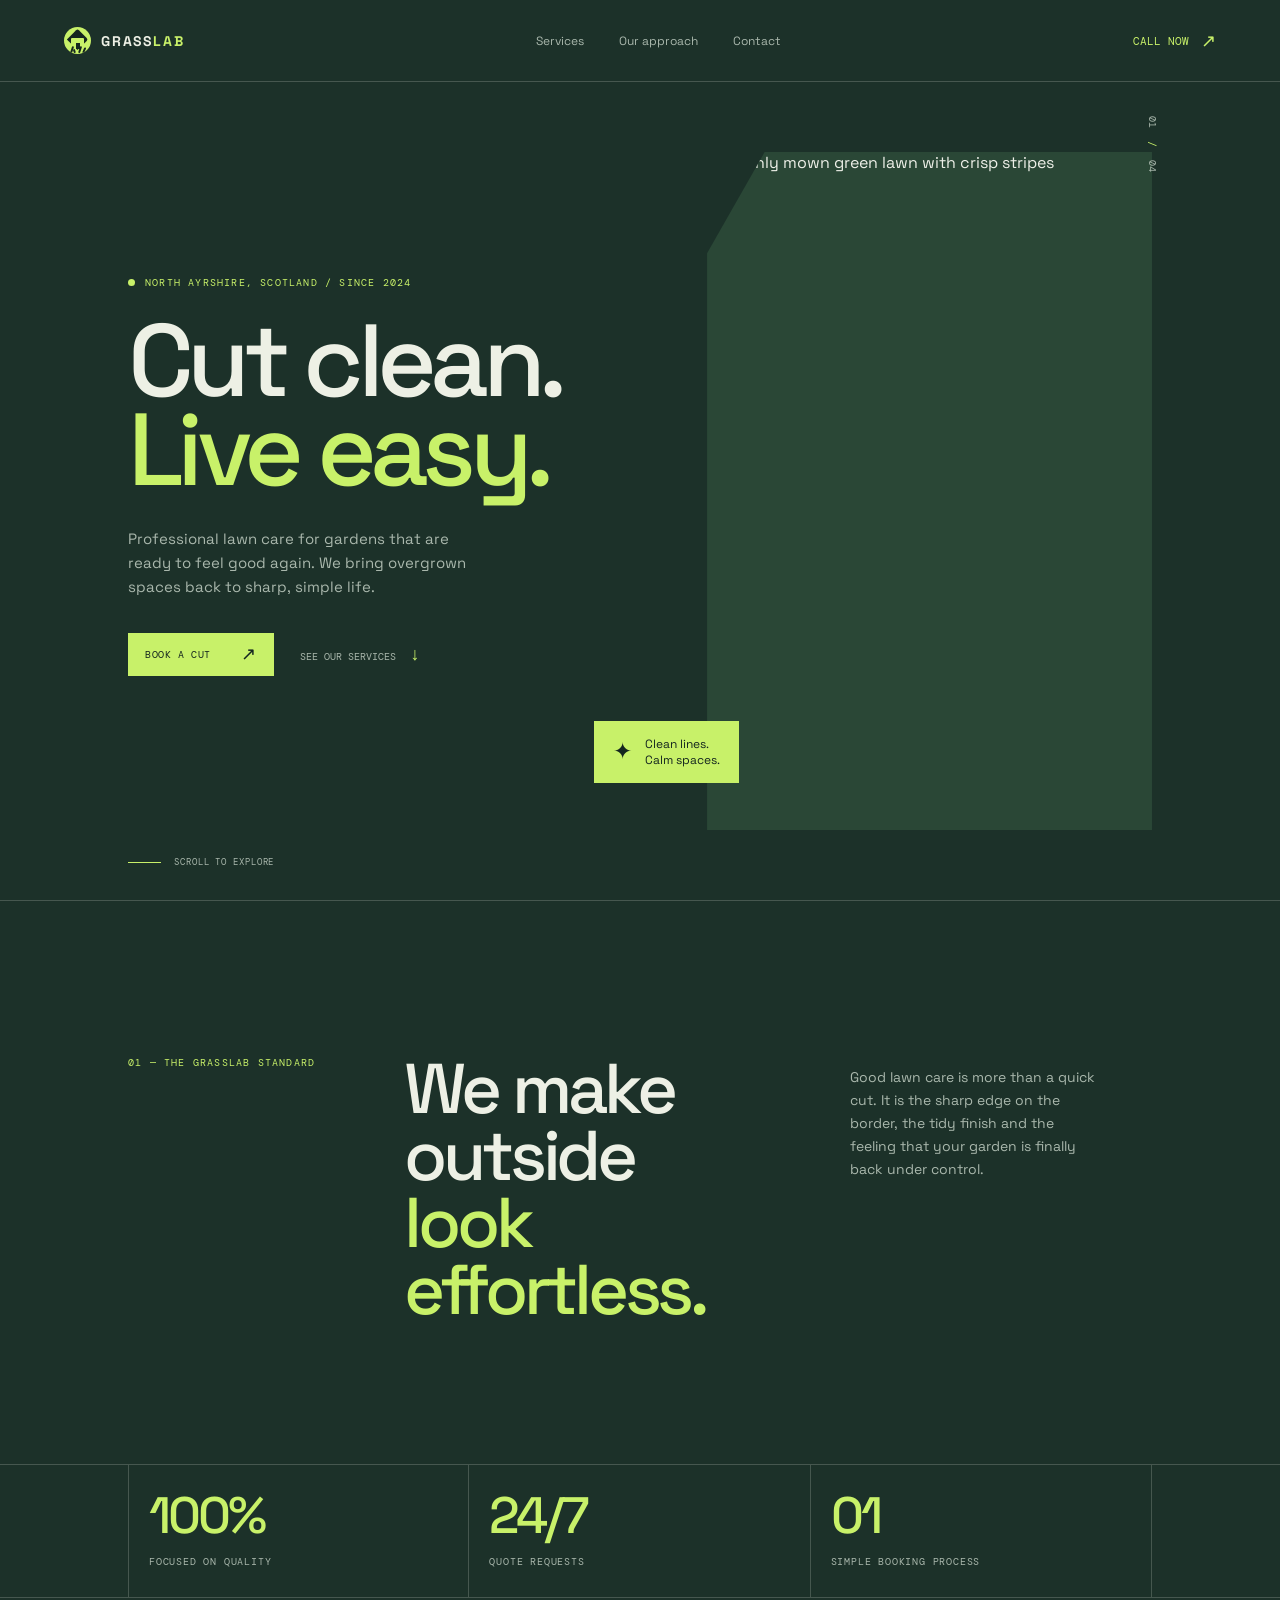
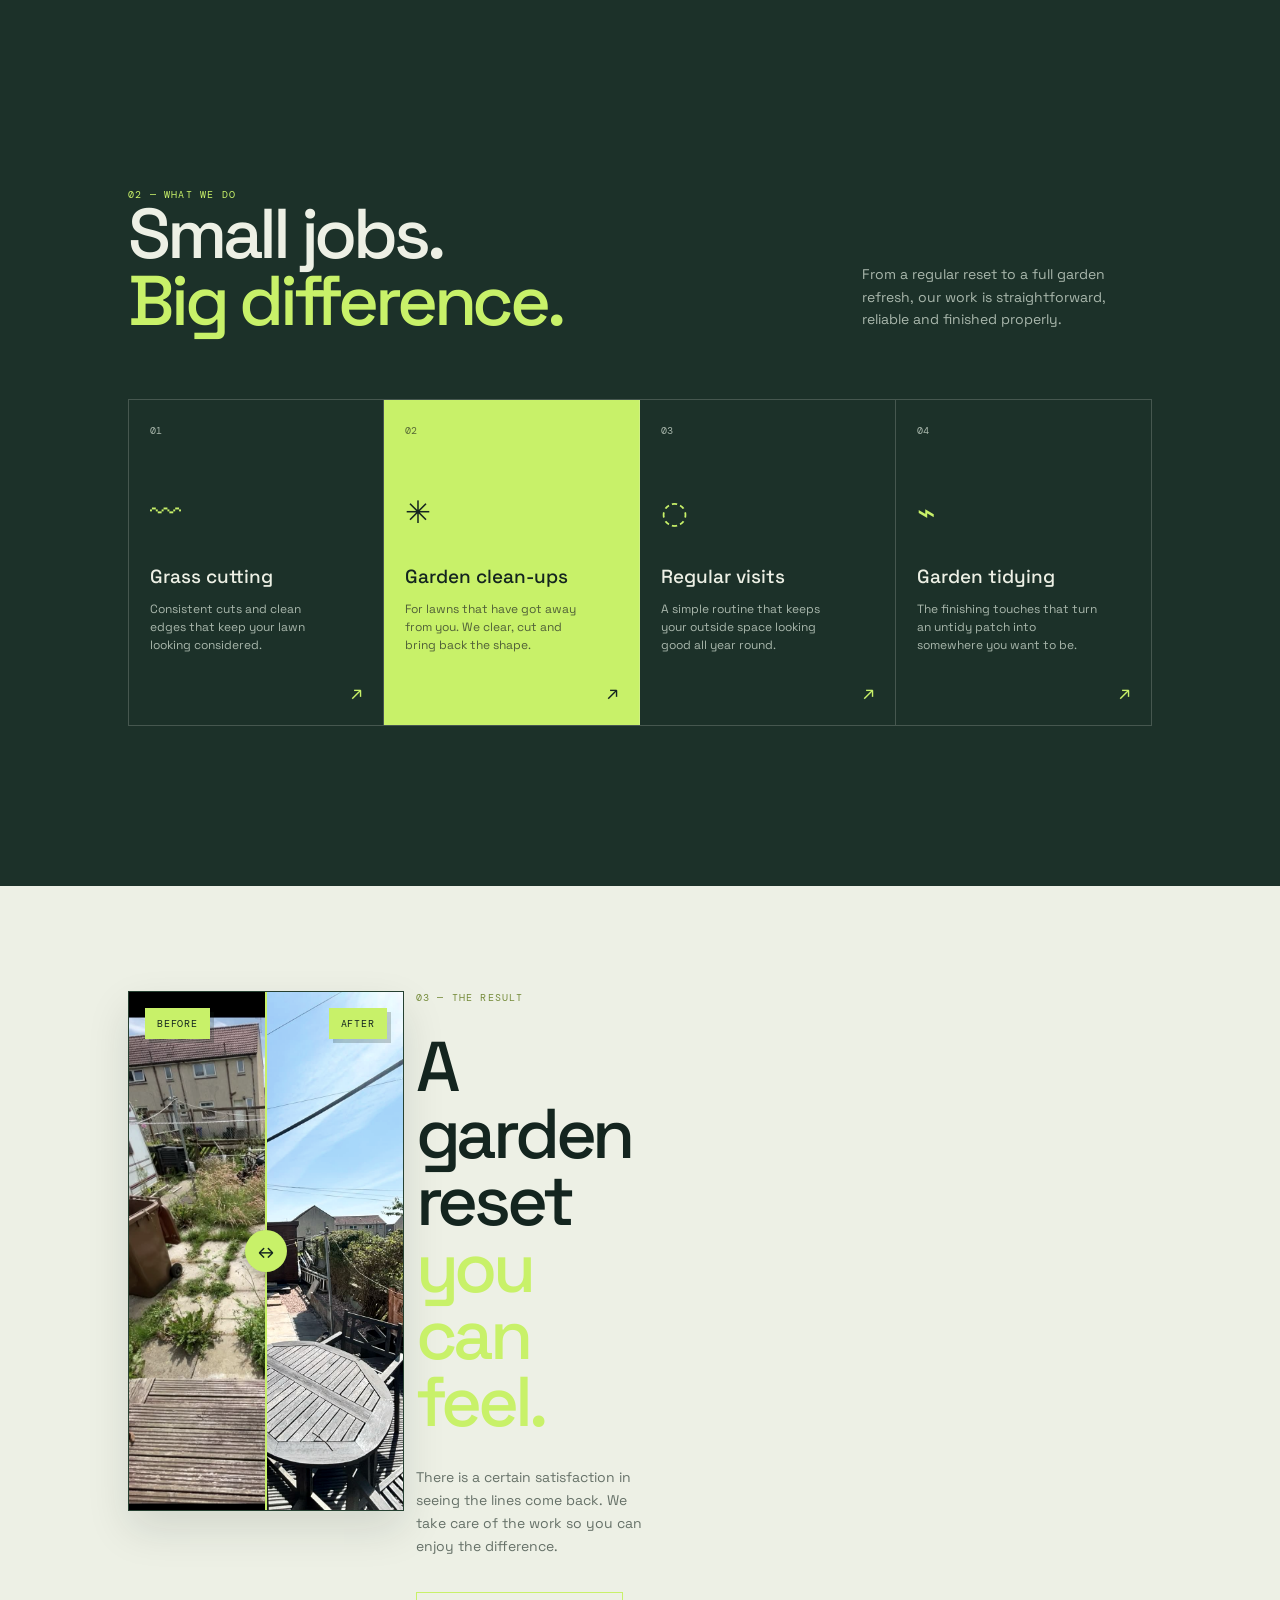
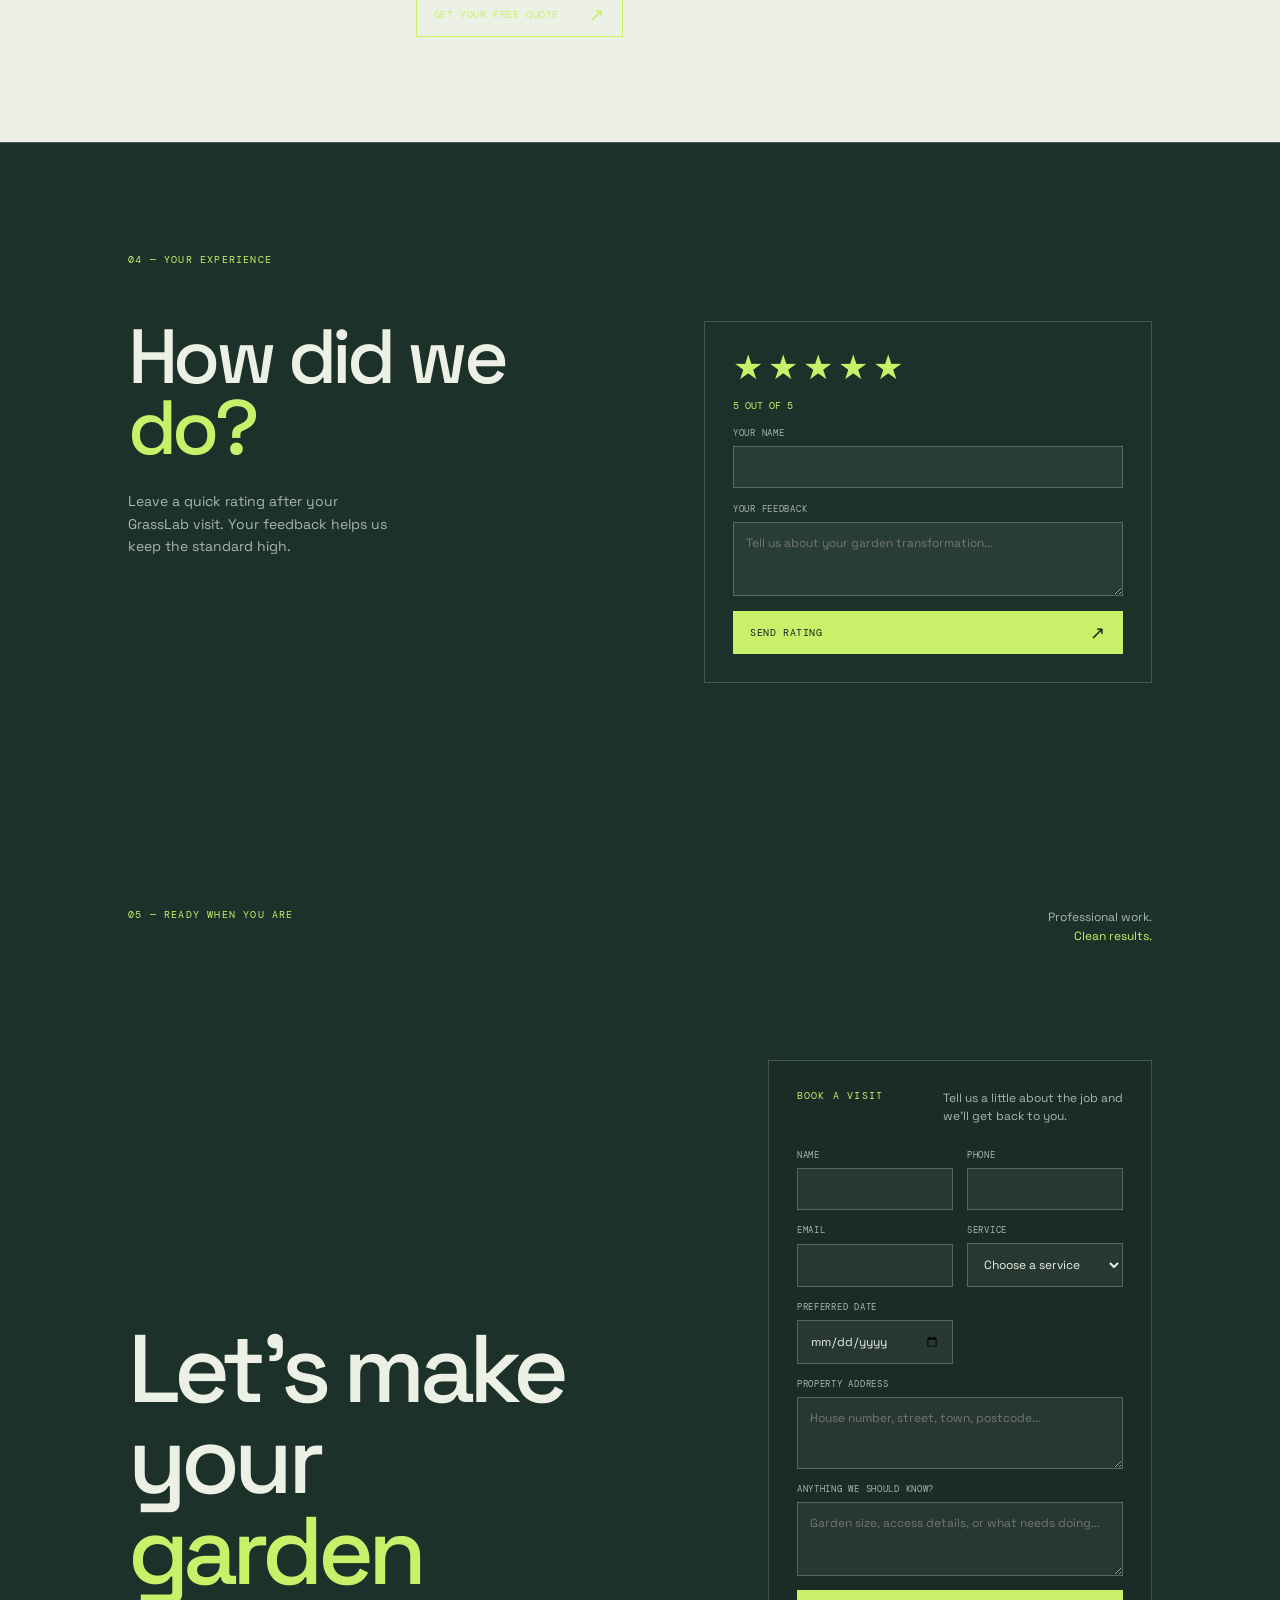
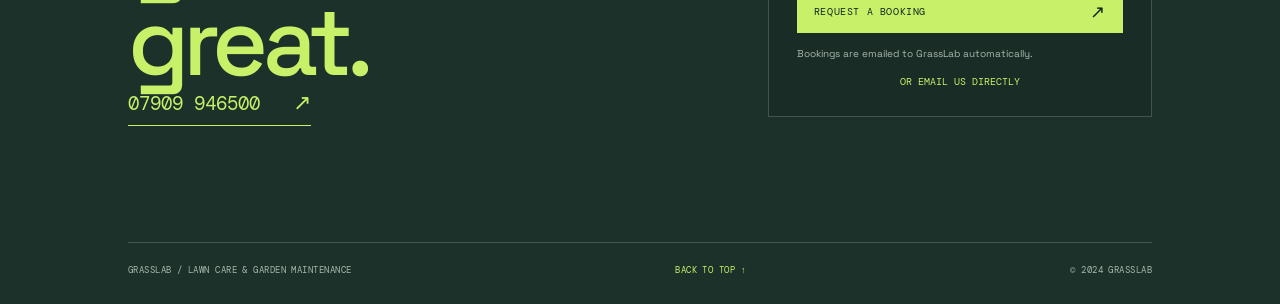
==== index.html @ 354fecd1 "Add before and after image slider" ====
<!doctype html>
<html lang="en">
<head>
  <meta charset="UTF-8">
  <meta name="viewport" content="width=device-width, initial-scale=1.0">
  <meta name="description" content="GrassLab delivers sharp, reliable lawn care and garden maintenance.">
  <link rel="canonical" href="https://imlikethatbruh.github.io/grasslab/">
  <script type="application/ld+json">
    {
      "@context": "https://schema.org",
      "@type": "LocalBusiness",
      "name": "GrassLab",
      "description": "Professional lawn care and garden maintenance.",
      "telephone": "+447909946500",
      "url": "https://imlikethatbruh.github.io/grasslab/",
      "areaServed": "North Ayrshire, Scotland",
      "address": {
        "@type": "PostalAddress",
        "addressRegion": "North Ayrshire",
        "addressCountry": "GB"
      },
      "serviceType": ["Grass cutting", "Lawn maintenance", "Garden clean-ups", "Garden tidying"]
    }
  </script>
  <title>GrassLab | Cut clean. Live easy.</title>
  <link rel="preconnect" href="https://fonts.googleapis.com">
  <link rel="preconnect" href="https://fonts.gstatic.com" crossorigin>
  <link href="https://fonts.googleapis.com/css2?family=DM+Mono:wght@400;500&family=Space+Grotesk:wght@400;500;600;700&display=swap" rel="stylesheet">
  <link rel="stylesheet" href="styles.css">
</head>
<body>
  <header class="site-header">
    <a class="brand" href="#top" aria-label="GrassLab home"><span class="brand-mark house-mark" aria-hidden="true"><span class="house-roof"></span><span class="house-body"><i></i></span><span class="grass-blades"><i></i><i></i><i></i><i></i><i></i></span></span><span>GRASS<span class="brand-accent">LAB</span></span></a>
    <nav class="nav" aria-label="Main navigation"><a href="#services">Services</a><a href="#approach">Our approach</a><a href="#contact">Contact</a></nav>
    <a class="header-call" href="tel:07909946500"><span>Call now</span><span class="arrow">↗</span></a>
  </header>

  <main id="top">
    <section class="hero section-wrap">
      <div class="hero-copy reveal"><p class="eyebrow"><span class="eyebrow-dot"></span>North Ayrshire, Scotland / Since 2024</p><h1>Cut clean.<br><em>Live easy.</em></h1><p class="hero-intro">Professional lawn care for gardens that are ready to feel good again. We bring overgrown spaces back to sharp, simple life.</p><div class="hero-actions"><a class="button button-primary" href="#booking">Book a cut <span>↗</span></a><a class="text-link" href="#services">See our services <span>↓</span></a></div></div>
      <div class="hero-visual reveal delay-1"><div class="hero-image image-frame"><img src="https://images.unsplash.com/photo-1558904541-efa843a96f01?auto=format&fit=crop&w=1400&q=85" alt="Freshly mown green lawn with crisp stripes"></div><div class="visual-note"><span class="note-icon">✦</span><span>Clean lines.<br>Calm spaces.</span></div><div class="hero-index">01 <span>/</span> 04</div></div>
      <div class="scroll-cue"><span class="scroll-line"></span>Scroll to explore</div>
    </section>

    <section class="statement section-wrap reveal" id="approach"><div class="section-kicker">01 — The GrassLab standard</div><div class="statement-content"><h2>We make outside<br><em>look effortless.</em></h2><p>Good lawn care is more than a quick cut. It is the sharp edge on the border, the tidy finish and the feeling that your garden is finally back under control.</p></div></section>

    <section class="stats section-wrap" aria-label="GrassLab service highlights"><div class="stat reveal"><strong><span class="stat-number" data-target="100">0</span>%</strong><span>Focused on quality</span></div><div class="stat reveal delay-1"><strong><span class="stat-number" data-target="24">0</span>/7</strong><span>Quote requests</span></div><div class="stat reveal delay-2"><strong>0<span class="stat-number" data-target="1">1</span></strong><span>Simple booking process</span></div></section>

    <section class="services section-wrap" id="services"><div class="section-heading reveal"><div><div class="section-kicker">02 — What we do</div><h2>Small jobs.<br><em>Big difference.</em></h2></div><p>From a regular reset to a full garden refresh, our work is straightforward, reliable and finished properly.</p></div><div class="service-grid">
      <article class="service-card reveal"><span class="service-number">01</span><div class="service-icon">〰</div><h3>Grass cutting</h3><p>Consistent cuts and clean edges that keep your lawn looking considered.</p><span class="service-arrow">↗</span></article>
      <article class="service-card featured reveal delay-1"><span class="service-number">02</span><div class="service-icon">✳</div><h3>Garden clean-ups</h3><p>For lawns that have got away from you. We clear, cut and bring back the shape.</p><span class="service-arrow">↗</span></article>
      <article class="service-card reveal delay-2"><span class="service-number">03</span><div class="service-icon">◌</div><h3>Regular visits</h3><p>A simple routine that keeps your outside space looking good all year round.</p><span class="service-arrow">↗</span></article>
      <article class="service-card reveal"><span class="service-number">04</span><div class="service-icon">⌁</div><h3>Garden tidying</h3><p>The finishing touches that turn an untidy patch into somewhere you want to be.</p><span class="service-arrow">↗</span></article>
    </div></section>

    <section class="transformation section-wrap"><div class="before-after reveal"><div class="comparison-slider" id="comparison-slider"><img class="comparison-image after-image" src="after.jpg" alt="Garden after GrassLab work"><div class="before-image-wrap"><img class="comparison-image" src="before.jpg" alt="Garden before GrassLab work"></div><span class="comparison-label before-label">Before</span><span class="comparison-label after-label">After</span><span class="comparison-handle" aria-hidden="true"><span>↔</span></span><input class="comparison-range" id="comparison-range" type="range" min="0" max="100" value="50" aria-label="Slide to compare before and after garden photos"></div><div class="transformation-copy reveal delay-1"><div class="section-kicker">03 — The result</div><h2>A garden reset<br><em>you can feel.</em></h2><p>There is a certain satisfaction in seeing the lines come back. We take care of the work so you can enjoy the difference.</p><a class="button button-outline" href="#booking">Get your free quote <span>↗</span></a></div></section>

    <section class="reviews section-wrap reveal" id="reviews"><div class="section-kicker">04 — Your experience</div><div class="reviews-layout"><div><h2>How did we<br><em>do?</em></h2><p>Leave a quick rating after your GrassLab visit. Your feedback helps us keep the standard high.</p></div><form class="rating-form" action="https://formsubmit.co/shanegibson432@gmail.com" method="POST"><input type="hidden" name="_subject" value="New GrassLab customer rating"><input type="hidden" name="_captcha" value="false"><input type="hidden" name="_template" value="table"><input type="hidden" name="_next" value="https://imlikethatbruh.github.io/grasslab/"><input type="hidden" name="rating" id="rating-value" value="5"><div class="star-picker" role="group" aria-label="Choose a rating"><button type="button" class="star active" data-rating="1" aria-label="1 star">★</button><button type="button" class="star active" data-rating="2" aria-label="2 stars">★</button><button type="button" class="star active" data-rating="3" aria-label="3 stars">★</button><button type="button" class="star active" data-rating="4" aria-label="4 stars">★</button><button type="button" class="star active" data-rating="5" aria-label="5 stars">★</button></div><p class="rating-label" id="rating-label">5 out of 5</p><label>Your name<input type="text" name="name" autocomplete="name" required></label><label>Your feedback<textarea name="feedback" rows="3" required placeholder="Tell us about your garden transformation..."></textarea></label><button class="button button-primary" type="submit">Send rating <span>↗</span></button></form></div></section>

    <section class="contact section-wrap" id="contact"><div class="contact-top"><div class="section-kicker">05 — Ready when you are</div><div class="contact-little">Professional work.<br><span>Clean results.</span></div></div><div class="contact-main"><div><h2>Let’s make your<br><em>garden great.</em></h2><a class="phone-link" href="tel:07909946500">07909 946500 <span>↗</span></a></div><div class="booking-panel" id="booking"><div class="booking-heading"><span class="section-kicker">Book a visit</span><p>Tell us a little about the job and we’ll get back to you.</p></div><form class="booking-form" id="booking-form" action="https://formsubmit.co/shanegibson432@gmail.com" method="POST"><input type="hidden" name="_subject" value="New GrassLab booking request"><input type="hidden" name="_captcha" value="false"><input type="hidden" name="_template" value="table"><input type="hidden" name="_next" value="https://imlikethatbruh.github.io/grasslab/"><input type="text" name="_honey" tabindex="-1" autocomplete="off" aria-hidden="true" class="honey-field"><label>Name<input type="text" name="name" autocomplete="name" required></label><label>Phone<input type="tel" name="phone" autocomplete="tel" required></label><label>Email<input type="email" name="email" autocomplete="email" required></label><label>Service<select name="service" required><option value="">Choose a service</option><option>Grass cutting &amp; lawn maintenance</option><option>Overgrown garden clean-up</option><option>Regular lawn-care visits</option><option>Garden tidying</option><option>Before &amp; after transformation</option></select></label><label>Preferred date<input type="date" name="date"></label><label class="field-wide">Property address<textarea name="address" rows="2" autocomplete="street-address" placeholder="House number, street, town, postcode..." required></textarea></label><label class="field-wide">Anything we should know?<textarea name="message" rows="3" placeholder="Garden size, access details, or what needs doing..."></textarea></label><button class="button button-primary" type="submit">Request a booking <span>↗</span></button><p class="form-note" id="form-note">Bookings are emailed to GrassLab automatically.</p><a class="direct-email" href="mailto:shanegibson432@gmail.com">Or email us directly</a></form></div></div><div class="contact-bottom"><span>GrassLab / Lawn care &amp; garden maintenance</span><a href="#top">Back to top ↑</a><span>© 2024 GrassLab</span></div></section>
  </main>
  <script src="script.js"></script>
</body>
</html>
---- styles.css ----
.comparison-slider{height:520px;position:relative;overflow:hidden;cursor:ew-resize;background:#2a4736;border:1px solid rgba(20,37,31,.18);box-shadow:0 18px 40px rgba(20,37,31,.12);isolation:isolate}.comparison-image{position:absolute;inset:0;width:100%;height:100%;object-fit:cover;display:block;filter:saturate(.8) contrast(1.04);pointer-events:none}.after-image{object-position:center 50%}.before-image-wrap{position:absolute;z-index:1;inset:0 auto 0 0;width:50%;overflow:hidden}.before-image-wrap .comparison-image{width:100vw;max-width:none;object-position:center 38%}.comparison-label{position:absolute;z-index:2;top:16px;padding:9px 12px;background:var(--lime);color:var(--ink);font:10px var(--mono);text-transform:uppercase;letter-spacing:.08em;box-shadow:4px 4px 0 rgba(20,37,31,.22);pointer-events:none}.before-label{left:16px}.after-label{right:16px}.comparison-handle{position:absolute;z-index:3;top:0;bottom:0;left:50%;width:2px;background:var(--lime);transform:translateX(-1px);pointer-events:none}.comparison-handle span{position:absolute;top:50%;left:50%;display:grid;place-items:center;width:42px;height:42px;background:var(--lime);color:var(--ink);border-radius:50%;font-size:20px;transform:translate(-50%,-50%);box-shadow:0 4px 12px rgba(20,37,31,.3)}.comparison-range{position:absolute;z-index:4;inset:0;width:100%;height:100%;margin:0;opacity:0;cursor:ew-resize}.comparison-slider:focus-within{outline:2px solid var(--lime);outline-offset:4px}@media(max-width:800px){.comparison-slider{height:390px}}
.before-after{gap:16px}.before-after figure{height:520px;border:1px solid rgba(20,37,31,.18);box-shadow:0 18px 40px rgba(20,37,31,.12)}.before-after figure:after{content:'';position:absolute;inset:0;background:linear-gradient(180deg,rgba(20,37,31,.02) 45%,rgba(20,37,31,.5));pointer-events:none}.before-after figure:first-child img{object-position:center 38%}.before-after figure:last-child img{object-position:center 50%}.before-after img{transition:transform .7s ease,filter .7s ease;filter:saturate(.8) contrast(1.04)}.before-after figure:hover img{transform:scale(1.035);filter:saturate(1) contrast(1.06)}.before-after figcaption{z-index:1;left:16px;bottom:16px;padding:9px 12px;box-shadow:4px 4px 0 rgba(20,37,31,.22)}
.house-mark{position:relative;overflow:hidden;border-radius:7px}.house-roof{position:absolute;left:6px;top:5px;width:15px;height:15px;background:var(--ink);transform:rotate(45deg);border-radius:2px 2px 0 0}.house-body{position:absolute;left:7px;top:11px;width:13px;height:11px;background:var(--lime);border-radius:1px}.house-body i{position:absolute;left:5px;bottom:0;width:4px;height:6px;background:var(--ink)}.grass-blades{position:absolute;left:2px;bottom:1px;display:flex;align-items:end;gap:2px;height:7px}.grass-blades i{display:block;width:2px;height:5px;background:var(--ink);transform:rotate(-18deg);transform-origin:bottom;border-radius:2px}.grass-blades i:nth-child(2),.grass-blades i:nth-child(4){height:7px;transform:rotate(18deg)}.grass-blades i:nth-child(3){height:4px}.grass-blades i:nth-child(5){height:6px;transform:rotate(24deg)}.house-mark .grass-blades{animation:grass-sway 2.2s ease-in-out infinite alternate}@keyframes grass-sway{from{transform:skewX(-3deg)}to{transform:skewX(5deg)}}
.stats{display:grid;grid-template-columns:repeat(3,1fr);border-top:1px solid var(--line);border-bottom:1px solid var(--line);margin-top:-35px;margin-bottom:95px}.stat{padding:25px 20px 27px;border-right:1px solid var(--line)}.stat:first-child{border-left:1px solid var(--line)}.stat strong{display:block;color:var(--lime);font:500 clamp(38px,4vw,62px)/1 var(--sans);letter-spacing:-.06em;margin-bottom:8px}.stat>span{color:var(--muted);font:10px var(--mono);letter-spacing:.08em;text-transform:uppercase}@media(max-width:800px){.stats{grid-template-columns:1fr;margin-top:-35px;margin-bottom:75px}.stat{border-right:0;border-bottom:1px solid var(--line);padding:20px 15px}.stat:last-child{border-bottom:0}.stat:first-child{border-left:0}}
 @media(max-width:800px){.reviews{padding-top:76px;padding-bottom:90px}.reviews-layout{grid-template-columns:1fr;gap:42px;margin-top:35px}.rating-form{padding:20px}}
 .reviews{padding-top:110px;padding-bottom:120px;border-top:1px solid var(--line)}.reviews-layout{display:grid;grid-template-columns:1fr 1fr;gap:10vw;margin-top:55px}.reviews h2{font-size:clamp(48px,6vw,82px);line-height:.92;letter-spacing:-.06em;font-weight:500;margin:0 0 28px}.reviews-layout>div>p{max-width:260px;color:var(--muted);font-size:14px;line-height:1.6}.rating-form{border:1px solid var(--line);padding:28px;display:grid;gap:15px}.star-picker{display:flex;gap:5px}.star{padding:0;border:0;background:none;color:rgba(200,241,105,.25);font-size:34px;line-height:1;cursor:pointer;transition:color .2s,transform .2s}.star:hover,.star.active{color:var(--lime)}.star:hover{transform:translateY(-2px)}.rating-label{font:10px var(--mono);color:var(--lime);text-transform:uppercase;margin:0}.rating-form label{display:grid;gap:7px;font:9px var(--mono);letter-spacing:.08em;text-transform:uppercase;color:var(--muted)}.rating-form input,.rating-form textarea{width:100%;padding:12px;background:rgba(237,240,229,.06);border:1px solid rgba(237,240,229,.25);color:var(--cream);font:12px var(--sans);outline:0;resize:vertical}.rating-form input:focus,.rating-form textarea:focus{border-color:var(--lime)}.rating-form .button{border:0;cursor:pointer;width:100%}
 .before-after{display:grid;grid-template-columns:1fr 1fr;gap:12px}.before-after figure{margin:0;position:relative;height:490px}.before-after img{height:100%;width:100%;object-fit:cover;display:block}.before-after figcaption{position:absolute;left:14px;bottom:14px;background:var(--lime);color:var(--ink);padding:8px 11px;font:10px var(--mono);text-transform:uppercase;letter-spacing:.08em}@media(max-width:800px){.before-after{grid-template-columns:1fr}.before-after figure{height:330px}}
:root{--ink:#14251f;--deep:#1c3129;--cream:#edf0e5;--lime:#c8f169;--muted:#a9b7ac;--line:rgba(237,240,229,.2);--sans:'Space Grotesk',sans-serif;--mono:'DM Mono',monospace}*{box-sizing:border-box}html{scroll-behavior:smooth}body{margin:0;background:var(--deep);color:var(--cream);font-family:var(--sans)}a{color:inherit;text-decoration:none}.site-header{height:82px;display:flex;align-items:center;justify-content:space-between;padding:0 5vw;border-bottom:1px solid var(--line);position:relative;z-index:2}.brand{display:flex;align-items:center;gap:10px;font-weight:700;letter-spacing:.13em;font-size:14px}.brand-mark{display:grid;place-items:center;width:27px;height:27px;background:var(--lime);color:var(--ink);font-size:16px;border-radius:50%}.brand-accent{color:var(--lime)}.nav{display:flex;gap:35px;font-size:12px;color:var(--muted)}.nav a:hover,.text-link:hover{color:var(--lime)}.header-call,.eyebrow,.section-kicker,.button,.text-link,.hero-index,.scroll-cue,.contact-bottom,.phone-link{font-family:var(--mono)}.header-call{font-size:11px;display:flex;gap:12px;align-items:center;color:var(--lime);text-transform:uppercase}.arrow{font-size:18px}.section-wrap{padding-left:10vw;padding-right:10vw}.hero{min-height:680px;height:calc(100vh - 82px);max-height:850px;display:grid;grid-template-columns:45% 55%;position:relative;align-items:center;overflow:hidden}.hero-copy{position:relative;z-index:1;margin-top:-30px}.eyebrow,.section-kicker{font-size:10px;letter-spacing:.12em;text-transform:uppercase;color:var(--lime)}.eyebrow{display:flex;gap:10px;align-items:center;margin:0 0 28px}.eyebrow-dot{width:7px;height:7px;background:var(--lime);border-radius:50%}h1,h2,h3,p{margin-top:0}h1{font-size:clamp(64px,8vw,125px);line-height:.86;letter-spacing:-.065em;margin:0 0 33px;font-weight:500}h1 em,h2 em{font-style:normal;color:var(--lime)}.hero-intro{color:var(--muted);font-size:15px;line-height:1.6;max-width:340px;margin-bottom:34px}.hero-actions{display:flex;align-items:center;gap:26px}.button{display:inline-flex;align-items:center;justify-content:space-between;gap:30px;padding:15px 17px;font-size:10px;text-transform:uppercase;letter-spacing:.06em;transition:.25s}.button span{font-size:18px;line-height:10px}.button-primary{background:var(--lime);color:var(--ink)}.button-primary:hover{background:#e1ff9a;transform:translateY(-2px)}.button-outline{border:1px solid var(--lime);color:var(--lime)}.button-outline:hover{background:var(--lime);color:var(--ink)}.text-link{font-size:10px;color:var(--muted);text-transform:uppercase}.text-link span{font-size:18px;margin-left:8px;color:var(--lime)}.hero-visual{height:83%;position:relative;display:flex;align-items:center;justify-content:flex-end}.image-frame{overflow:hidden;background:#2a4736}.image-frame img{height:100%;width:100%;object-fit:cover;display:block;filter:saturate(.7)}.hero-image{width:79%;height:100%;clip-path:polygon(13% 0,100% 0,100% 100%,0 100%,0 15%)}.visual-note{position:absolute;bottom:7%;left:1%;background:var(--lime);color:var(--ink);display:flex;gap:13px;align-items:center;padding:15px 19px;font-size:12px;line-height:1.35}.note-icon{font-size:23px}.hero-index{position:absolute;right:0;top:2%;font-size:10px;color:var(--muted);transform:rotate(90deg);transform-origin:right}.hero-index span{color:var(--lime);margin:0 7px}.scroll-cue{position:absolute;bottom:32px;left:10vw;display:flex;align-items:center;gap:13px;color:var(--muted);text-transform:uppercase;font-size:9px;letter-spacing:.1em}.scroll-line{height:1px;width:33px;background:var(--lime)}.statement{padding-top:155px;padding-bottom:175px;display:grid;grid-template-columns:27% 73%;border-top:1px solid var(--line)}.statement-content{display:flex;justify-content:space-between;gap:8vw}.statement h2,.section-heading h2,.transformation h2,.contact h2{font-size:clamp(43px,5.5vw,78px);line-height:.95;letter-spacing:-.06em;font-weight:500;margin:0}.statement-content p{max-width:250px;color:var(--muted);line-height:1.65;font-size:14px;margin:10px 7% 0 0}.services{padding-top:95px;padding-bottom:160px}.section-heading{display:flex;align-items:end;justify-content:space-between;margin-bottom:65px}.section-heading>p{max-width:270px;margin:0 2% 4px 0;color:var(--muted);font-size:14px;line-height:1.6}.service-grid{display:grid;grid-template-columns:repeat(4,1fr);border-top:1px solid var(--line);border-bottom:1px solid var(--line)}.service-card{min-height:325px;padding:24px 21px 22px;border-right:1px solid var(--line);position:relative;display:flex;flex-direction:column}.service-card:first-child{border-left:1px solid var(--line)}.service-card.featured{background:var(--lime);color:var(--ink)}.service-number{font-family:var(--mono);font-size:10px;color:var(--muted)}.featured .service-number{color:#586a36}.service-icon{font-size:31px;margin:55px 0 32px;color:var(--lime)}.featured .service-icon{color:var(--ink)}.service-card h3{font-size:19px;font-weight:500;margin-bottom:11px}.service-card p{font-size:12px;line-height:1.5;color:var(--muted);max-width:185px;margin:0}.featured p{color:#506038}.service-arrow{position:absolute;bottom:20px;right:20px;color:var(--lime);font-size:19px}.featured .service-arrow{color:var(--ink)}.transformation{display:grid;grid-template-columns:55% 45%;align-items:center;background:var(--cream);color:var(--ink);padding-top:105px;padding-bottom:105px;gap:9vw}.transformation-image{height:490px}.transformation-copy{padding-right:3vw}.transformation .section-kicker{color:#758b3a;margin-bottom:30px}.transformation h2{margin-bottom:30px}.transformation-copy p{font-size:14px;line-height:1.65;max-width:280px;color:#667168;margin-bottom:34px}.contact{padding-top:105px;padding-bottom:28px}.contact-top,.contact-main{display:flex;justify-content:space-between}.contact-top{align-items:start}.contact-little{font-size:12px;line-height:1.55;text-align:right;color:var(--muted)}.contact-little span{color:var(--lime)}.contact-main{align-items:end;padding:115px 0 125px;gap:7vw}.contact-main h2{font-size:clamp(54px,7.5vw,108px);margin-bottom:52px}.phone-link{font-size:clamp(14px,1.5vw,19px);color:var(--lime);border-bottom:1px solid var(--lime);padding-bottom:9px}.phone-link span{font-size:22px;margin-left:22px}.booking-panel{width:min(100%,440px);padding:28px;background:rgba(20,37,31,.36);border:1px solid var(--line)}.booking-heading{display:flex;justify-content:space-between;gap:24px;align-items:start;margin-bottom:24px}.booking-heading p{color:var(--muted);font-size:12px;line-height:1.5;max-width:180px;margin:0}.booking-form{display:grid;grid-template-columns:1fr 1fr;gap:14px}.booking-form label{display:grid;gap:7px;font-family:var(--mono);font-size:9px;letter-spacing:.08em;text-transform:uppercase;color:var(--muted)}.booking-form input,.booking-form select,.booking-form textarea{width:100%;border:1px solid rgba(237,240,229,.25);background:rgba(237,240,229,.06);color:var(--cream);font:12px var(--sans);padding:12px;outline:0;border-radius:0}.booking-form select option{color:var(--ink)}.booking-form input:focus,.booking-form select:focus,.booking-form textarea:focus{border-color:var(--lime)}.booking-form textarea{resize:vertical;min-height:72px}.field-wide,.booking-form button,.form-note,.direct-email{grid-column:1/-1}.booking-form button{border:0;cursor:pointer;width:100%}.form-note{font-size:10px;color:var(--muted);line-height:1.4;margin:0}.direct-email{font-family:var(--mono);font-size:10px;text-transform:uppercase;color:var(--lime);text-align:center}.honey-field{position:absolute;left:-9999px;opacity:0}.contact-bottom{padding-top:21px;border-top:1px solid var(--line);display:flex;justify-content:space-between;font-size:9px;text-transform:uppercase;color:var(--muted);letter-spacing:.05em}.contact-bottom a{color:var(--lime)}.reveal{opacity:0;transform:translateY(22px);transition:opacity .7s ease,transform .7s ease}.reveal.visible{opacity:1;transform:translateY(0)}.delay-1{transition-delay:.13s}.delay-2{transition-delay:.23s}@media(max-width:800px){.site-header{height:70px;padding:0 6vw}.nav{display:none}.header-call span:first-child{display:none}.section-wrap{padding-left:7vw;padding-right:7vw}.hero{display:block;height:auto;min-height:0;padding-top:92px;padding-bottom:115px}.hero-copy{margin:0}.hero-visual{height:390px;margin-top:65px}.hero-image{width:92%;height:100%}.visual-note{left:0;bottom:-16px}.hero-index{right:0}.scroll-cue{left:7vw;bottom:36px}.statement{padding-top:90px;padding-bottom:100px;display:block}.statement-content{display:block}.statement h2{margin:30px 0 32px}.statement-content p{margin:0}.services{padding-top:75px;padding-bottom:95px}.section-heading{display:block;margin-bottom:45px}.section-heading h2{margin:28px 0}.section-heading>p{margin:0}.service-grid{grid-template-columns:1fr 1fr}.service-card{min-height:280px;padding:19px 15px}.service-card:first-child{border-left:0}.service-card:nth-child(odd){border-left:1px solid var(--line)}.service-card:nth-child(n+3){border-top:1px solid var(--line)}.service-icon{margin:38px 0 24px}.service-card h3{font-size:16px}.transformation{display:flex;flex-direction:column;padding-top:72px;padding-bottom:78px;gap:45px;align-items:stretch}.transformation-image{height:330px}.transformation-copy{padding:0}.contact{padding-top:76px}.contact-main{display:block;padding:90px 0 100px}.contact-main h2{margin-bottom:55px}.booking-panel{margin-top:64px;width:100%;padding:20px}.contact-bottom{gap:18px;flex-wrap:wrap}.contact-bottom span:last-child{margin-left:auto}}@media(max-width:400px){h1{font-size:60px}.hero-visual{height:310px}.service-card{min-height:270px}.service-card p{font-size:11px}.contact-bottom span:first-child{max-width:170px}.booking-form{grid-template-columns:1fr}.field-wide,.booking-form button,.form-note,.direct-email{grid-column:auto}}
:root{--ink:#14251f;--deep:#1c3129;--cream:#edf0e5;--lime:#c8f169;--muted:#a9b7ac;--line:rgba(237,240,229,.2);--sans:'Space Grotesk',sans-serif;--mono:'DM Mono',monospace}*{box-sizing:border-box}html{scroll-behavior:smooth}body{margin:0;background:var(--deep);color:var(--cream);font-family:var(--sans)}a{color:inherit;text-decoration:none}.site-header{height:82px;display:flex;align-items:center;justify-content:space-between;padding:0 5vw;border-bottom:1px solid var(--line);position:relative;z-index:2}.brand{display:flex;align-items:center;gap:10px;font-weight:700;letter-spacing:.13em;font-size:14px}.brand-mark{display:grid;place-items:center;width:27px;height:27px;background:var(--lime);color:var(--ink);font-size:16px;border-radius:50%}.brand-accent{color:var(--lime)}.nav{display:flex;gap:35px;font-size:12px;color:var(--muted)}.nav a:hover,.text-link:hover{color:var(--lime)}.header-call,.eyebrow,.section-kicker,.button,.text-link,.hero-index,.scroll-cue,.contact-bottom,.phone-link{font-family:var(--mono)}.header-call{font-size:11px;display:flex;gap:12px;align-items:center;color:var(--lime);text-transform:uppercase}.arrow{font-size:18px}.section-wrap{padding-left:10vw;padding-right:10vw}.hero{min-height:680px;height:calc(100vh - 82px);max-height:850px;display:grid;grid-template-columns:45% 55%;position:relative;align-items:center;overflow:hidden}.hero-copy{position:relative;z-index:1;margin-top:-30px}.eyebrow,.section-kicker{font-size:10px;letter-spacing:.12em;text-transform:uppercase;color:var(--lime)}.eyebrow{display:flex;gap:10px;align-items:center;margin:0 0 28px}.eyebrow-dot{width:7px;height:7px;background:var(--lime);border-radius:50%}h1,h2,h3,p{margin-top:0}h1{font-size:clamp(64px,8vw,125px);line-height:.86;letter-spacing:-.065em;margin:0 0 33px;font-weight:500}h1 em,h2 em{font-style:normal;color:var(--lime)}.hero-intro{color:var(--muted);font-size:15px;line-height:1.6;max-width:340px;margin-bottom:34px}.hero-actions{display:flex;align-items:center;gap:26px}.button{display:inline-flex;align-items:center;justify-content:space-between;gap:30px;padding:15px 17px;font-size:10px;text-transform:uppercase;letter-spacing:.06em;transition:.25s}.button span{font-size:18px;line-height:10px}.button-primary{background:var(--lime);color:var(--ink)}.button-primary:hover{background:#e1ff9a;transform:translateY(-2px)}.button-outline{border:1px solid var(--lime);color:var(--lime)}.button-outline:hover{background:var(--lime);color:var(--ink)}.text-link{font-size:10px;color:var(--muted);text-transform:uppercase}.text-link span{font-size:18px;margin-left:8px;color:var(--lime)}.hero-visual{height:83%;position:relative;display:flex;align-items:center;justify-content:flex-end}.image-frame{overflow:hidden;background:#2a4736}.image-frame img{height:100%;width:100%;object-fit:cover;display:block;filter:saturate(.7)}.hero-image{width:79%;height:100%;clip-path:polygon(13% 0,100% 0,100% 100%,0 100%,0 15%)}.visual-note{position:absolute;bottom:7%;left:1%;background:var(--lime);color:var(--ink);display:flex;gap:13px;align-items:center;padding:15px 19px;font-size:12px;line-height:1.35}.note-icon{font-size:23px}.hero-index{position:absolute;right:0;top:2%;font-size:10px;color:var(--muted);transform:rotate(90deg);transform-origin:right}.hero-index span{color:var(--lime);margin:0 7px}.scroll-cue{position:absolute;bottom:32px;left:10vw;display:flex;align-items:center;gap:13px;color:var(--muted);text-transform:uppercase;font-size:9px;letter-spacing:.1em}.scroll-line{height:1px;width:33px;background:var(--lime)}.statement{padding-top:155px;padding-bottom:175px;display:grid;grid-template-columns:27% 73%;border-top:1px solid var(--line)}.statement-content{display:flex;justify-content:space-between;gap:8vw}.statement h2,.section-heading h2,.transformation h2,.contact h2{font-size:clamp(43px,5.5vw,78px);line-height:.95;letter-spacing:-.06em;font-weight:500;margin:0}.statement-content p{max-width:250px;color:var(--muted);line-height:1.65;font-size:14px;margin:10px 7% 0 0}.services{padding-top:95px;padding-bottom:160px}.section-heading{display:flex;align-items:end;justify-content:space-between;margin-bottom:65px}.section-heading>p{max-width:270px;margin:0 2% 4px 0;color:var(--muted);font-size:14px;line-height:1.6}.service-grid{display:grid;grid-template-columns:repeat(4,1fr);border-top:1px solid var(--line);border-bottom:1px solid var(--line)}.service-card{min-height:325px;padding:24px 21px 22px;border-right:1px solid var(--line);position:relative;display:flex;flex-direction:column}.service-card:first-child{border-left:1px solid var(--line)}.service-card.featured{background:var(--lime);color:var(--ink)}.service-number{font-family:var(--mono);font-size:10px;color:var(--muted)}.featured .service-number{color:#586a36}.service-icon{font-size:31px;margin:55px 0 32px;color:var(--lime)}.featured .service-icon{color:var(--ink)}.service-card h3{font-size:19px;font-weight:500;margin-bottom:11px}.service-card p{font-size:12px;line-height:1.5;color:var(--muted);max-width:185px;margin:0}.featured p{color:#506038}.service-arrow{position:absolute;bottom:20px;right:20px;color:var(--lime);font-size:19px}.featured .service-arrow{color:var(--ink)}.transformation{display:grid;grid-template-columns:55% 45%;align-items:center;background:var(--cream);color:var(--ink);padding-top:105px;padding-bottom:105px;gap:9vw}.transformation-image{height:490px}.transformation-copy{padding-right:3vw}.transformation .section-kicker{color:#758b3a;margin-bottom:30px}.transformation h2{margin-bottom:30px}.transformation-copy p{font-size:14px;line-height:1.65;max-width:280px;color:#667168;margin-bottom:34px}.contact{padding-top:105px;padding-bottom:28px}.contact-top,.contact-main{display:flex;justify-content:space-between}.contact-top{align-items:start}.contact-little{font-size:12px;line-height:1.55;text-align:right;color:var(--muted)}.contact-little span{color:var(--lime)}.contact-main{align-items:end;padding:115px 0 125px;gap:7vw}.contact-main h2{font-size:clamp(54px,7.5vw,108px);margin-bottom:52px}.phone-link{font-size:clamp(14px,1.5vw,19px);color:var(--lime);border-bottom:1px solid var(--lime);padding-bottom:9px}.phone-link span{font-size:22px;margin-left:22px}.booking-panel{width:min(100%,440px);padding:28px;background:rgba(20,37,31,.36);border:1px solid var(--line)}.booking-heading{display:flex;justify-content:space-between;gap:24px;align-items:start;margin-bottom:24px}.booking-heading p{color:var(--muted);font-size:12px;line-height:1.5;max-width:180px;margin:0}.booking-form{display:grid;grid-template-columns:1fr 1fr;gap:14px}.booking-form label{display:grid;gap:7px;font-family:var(--mono);font-size:9px;letter-spacing:.08em;text-transform:uppercase;color:var(--muted)}.booking-form input,.booking-form select,.booking-form textarea{width:100%;border:1px solid rgba(237,240,229,.25);background:rgba(237,240,229,.06);color:var(--cream);font:12px var(--sans);padding:12px;outline:0;border-radius:0}.booking-form select option{color:var(--ink)}.booking-form input:focus,.booking-form select:focus,.booking-form textarea:focus{border-color:var(--lime)}.booking-form textarea{resize:vertical;min-height:72px}.field-wide,.booking-form button,.form-note,.direct-email{grid-column:1/-1}.booking-form button{border:0;cursor:pointer;width:100%}.form-note{font-size:10px;color:var(--muted);line-height:1.4;margin:0}.direct-email{font-family:var(--mono);font-size:10px;text-transform:uppercase;color:var(--lime);text-align:center}.contact-bottom{padding-top:21px;border-top:1px solid var(--line);display:flex;justify-content:space-between;font-size:9px;text-transform:uppercase;color:var(--muted);letter-spacing:.05em}.contact-bottom a{color:var(--lime)}.reveal{opacity:0;transform:translateY(22px);transition:opacity .7s ease,transform .7s ease}.reveal.visible{opacity:1;transform:translateY(0)}.delay-1{transition-delay:.13s}.delay-2{transition-delay:.23s}@media(max-width:800px){.site-header{height:70px;padding:0 6vw}.nav{display:none}.header-call span:first-child{display:none}.section-wrap{padding-left:7vw;padding-right:7vw}.hero{display:block;height:auto;min-height:0;padding-top:92px;padding-bottom:115px}.hero-copy{margin:0}.hero-visual{height:390px;margin-top:65px}.hero-image{width:92%;height:100%}.visual-note{left:0;bottom:-16px}.hero-index{right:0}.scroll-cue{left:7vw;bottom:36px}.statement{padding-top:90px;padding-bottom:100px;display:block}.statement-content{display:block}.statement h2{margin:30px 0 32px}.statement-content p{margin:0}.services{padding-top:75px;padding-bottom:95px}.section-heading{display:block;margin-bottom:45px}.section-heading h2{margin:28px 0}.section-heading>p{margin:0}.service-grid{grid-template-columns:1fr 1fr}.service-card{min-height:280px;padding:19px 15px}.service-card:first-child{border-left:0}.service-card:nth-child(odd){border-left:1px solid var(--line)}.service-card:nth-child(n+3){border-top:1px solid var(--line)}.service-icon{margin:38px 0 24px}.service-card h3{font-size:16px}.transformation{display:flex;flex-direction:column;padding-top:72px;padding-bottom:78px;gap:45px;align-items:stretch}.transformation-image{height:330px}.transformation-copy{padding:0}.contact{padding-top:76px}.contact-main{display:block;padding:90px 0 100px}.contact-main h2{margin-bottom:55px}.booking-panel{margin-top:64px;width:100%;padding:20px}.contact-bottom{gap:18px;flex-wrap:wrap}.contact-bottom span:last-child{margin-left:auto}}@media(max-width:400px){h1{font-size:60px}.hero-visual{height:310px}.service-card{min-height:270px}.service-card p{font-size:11px}.contact-bottom span:first-child{max-width:170px}.booking-form{grid-template-columns:1fr}.field-wide,.booking-form button,.form-note,.direct-email{grid-column:auto}}
:root{--ink:#14251f;--deep:#1c3129;--cream:#edf0e5;--lime:#c8f169;--muted:#a9b7ac;--line:rgba(237,240,229,.2);--sans:'Space Grotesk',sans-serif;--mono:'DM Mono',monospace}*{box-sizing:border-box}html{scroll-behavior:smooth}body{margin:0;background:var(--deep);color:var(--cream);font-family:var(--sans)}a{color:inherit;text-decoration:none}.site-header{height:82px;display:flex;align-items:center;justify-content:space-between;padding:0 5vw;border-bottom:1px solid var(--line);position:relative;z-index:2}.brand{display:flex;align-items:center;gap:10px;font-weight:700;letter-spacing:.13em;font-size:14px}.brand-mark{display:grid;place-items:center;width:27px;height:27px;background:var(--lime);color:var(--ink);font-size:16px;border-radius:50%}.brand-accent{color:var(--lime)}.nav{display:flex;gap:35px;font-size:12px;color:var(--muted)}.nav a:hover,.text-link:hover{color:var(--lime)}.header-call,.eyebrow,.section-kicker,.button,.text-link,.hero-index,.scroll-cue,.contact-bottom,.phone-link{font-family:var(--mono)}.header-call{font-size:11px;display:flex;gap:12px;align-items:center;color:var(--lime);text-transform:uppercase}.arrow{font-size:18px}.section-wrap{padding-left:10vw;padding-right:10vw}.hero{min-height:680px;height:calc(100vh - 82px);max-height:850px;display:grid;grid-template-columns:45% 55%;position:relative;align-items:center;overflow:hidden}.hero-copy{position:relative;z-index:1;margin-top:-30px}.eyebrow,.section-kicker{font-size:10px;letter-spacing:.12em;text-transform:uppercase;color:var(--lime)}.eyebrow{display:flex;gap:10px;align-items:center;margin:0 0 28px}.eyebrow-dot{width:7px;height:7px;background:var(--lime);border-radius:50%}h1,h2,h3,p{margin-top:0}h1{font-size:clamp(64px,8vw,125px);line-height:.86;letter-spacing:-.065em;margin:0 0 33px;font-weight:500}h1 em,h2 em{font-style:normal;color:var(--lime)}.hero-intro{color:var(--muted);font-size:15px;line-height:1.6;max-width:340px;margin-bottom:34px}.hero-actions{display:flex;align-items:center;gap:26px}.button{display:inline-flex;align-items:center;justify-content:space-between;gap:30px;padding:15px 17px;font-size:10px;text-transform:uppercase;letter-spacing:.06em;transition:.25s}.button span{font-size:18px;line-height:10px}.button-primary{background:var(--lime);color:var(--ink)}.button-primary:hover{background:#e1ff9a;transform:translateY(-2px)}.button-outline{border:1px solid var(--lime);color:var(--lime)}.button-outline:hover{background:var(--lime);color:var(--ink)}.text-link{font-size:10px;color:var(--muted);text-transform:uppercase}.text-link span{font-size:18px;margin-left:8px;color:var(--lime)}.hero-visual{height:83%;position:relative;display:flex;align-items:center;justify-content:flex-end}.image-frame{overflow:hidden;background:#2a4736}.image-frame img{height:100%;width:100%;object-fit:cover;display:block;filter:saturate(.7)}.hero-image{width:79%;height:100%;clip-path:polygon(13% 0,100% 0,100% 100%,0 100%,0 15%)}.visual-note{position:absolute;bottom:7%;left:1%;background:var(--lime);color:var(--ink);display:flex;gap:13px;align-items:center;padding:15px 19px;font-size:12px;line-height:1.35}.note-icon{font-size:23px}.hero-index{position:absolute;right:0;top:2%;font-size:10px;color:var(--muted);transform:rotate(90deg);transform-origin:right}.hero-index span{color:var(--lime);margin:0 7px}.scroll-cue{position:absolute;bottom:32px;left:10vw;display:flex;align-items:center;gap:13px;color:var(--muted);text-transform:uppercase;font-size:9px;letter-spacing:.1em}.scroll-line{height:1px;width:33px;background:var(--lime)}.statement{padding-top:155px;padding-bottom:175px;display:grid;grid-template-columns:27% 73%;border-top:1px solid var(--line)}.statement-content{display:flex;justify-content:space-between;gap:8vw}.statement h2,.section-heading h2,.transformation h2,.contact h2{font-size:clamp(43px,5.5vw,78px);line-height:.95;letter-spacing:-.06em;font-weight:500;margin:0}.statement-content p{max-width:250px;color:var(--muted);line-height:1.65;font-size:14px;margin:10px 7% 0 0}.services{padding-top:95px;padding-bottom:160px}.section-heading{display:flex;align-items:end;justify-content:space-between;margin-bottom:65px}.section-heading>p{max-width:270px;margin:0 2% 4px 0;color:var(--muted);font-size:14px;line-height:1.6}.service-grid{display:grid;grid-template-columns:repeat(4,1fr);border-top:1px solid var(--line);border-bottom:1px solid var(--line)}.service-card{min-height:325px;padding:24px 21px 22px;border-right:1px solid var(--line);position:relative;display:flex;flex-direction:column}.service-card:first-child{border-left:1px solid var(--line)}.service-card.featured{background:var(--lime);color:var(--ink)}.service-number{font-family:var(--mono);font-size:10px;color:var(--muted)}.featured .service-number{color:#586a36}.service-icon{font-size:31px;margin:55px 0 32px;color:var(--lime)}.featured .service-icon{color:var(--ink)}.service-card h3{font-size:19px;font-weight:500;margin-bottom:11px}.service-card p{font-size:12px;line-height:1.5;color:var(--muted);max-width:185px;margin:0}.featured p{color:#506038}.service-arrow{position:absolute;bottom:20px;right:20px;color:var(--lime);font-size:19px}.featured .service-arrow{color:var(--ink)}.transformation{display:grid;grid-template-columns:55% 45%;align-items:center;background:var(--cream);color:var(--ink);padding-top:105px;padding-bottom:105px;gap:9vw}.transformation-image{height:490px}.transformation-copy{padding-right:3vw}.transformation .section-kicker{color:#758b3a;margin-bottom:30px}.transformation h2{margin-bottom:30px}.transformation-copy p{font-size:14px;line-height:1.65;max-width:280px;color:#667168;margin-bottom:34px}.contact{padding-top:105px;padding-bottom:28px}.contact-top,.contact-main{display:flex;justify-content:space-between}.contact-top{align-items:start}.contact-little{font-size:12px;line-height:1.55;text-align:right;color:var(--muted)}.contact-little span{color:var(--lime)}.contact-main{align-items:end;padding:115px 0 125px;gap:7vw}.contact-main h2{font-size:clamp(54px,7.5vw,108px);margin-bottom:52px}.phone-link{font-size:clamp(14px,1.5vw,19px);color:var(--lime);border-bottom:1px solid var(--lime);padding-bottom:9px}.phone-link span{font-size:22px;margin-left:22px}.booking-panel{width:min(100%,440px);padding:28px;background:rgba(20,37,31,.36);border:1px solid var(--line)}.booking-heading{display:flex;justify-content:space-between;gap:24px;align-items:start;margin-bottom:24px}.booking-heading p{color:var(--muted);font-size:12px;line-height:1.5;max-width:180px;margin:0}.booking-form{display:grid;grid-template-columns:1fr 1fr;gap:14px}.booking-form label{display:grid;gap:7px;font-family:var(--mono);font-size:9px;letter-spacing:.08em;text-transform:uppercase;color:var(--muted)}.booking-form input,.booking-form select,.booking-form textarea{width:100%;border:1px solid rgba(237,240,229,.25);background:rgba(237,240,229,.06);color:var(--cream);font:12px var(--sans);padding:12px;outline:0;border-radius:0}.booking-form select option{color:var(--ink)}.booking-form input:focus,.booking-form select:focus,.booking-form textarea:focus{border-color:var(--lime)}.booking-form textarea{resize:vertical;min-height:72px}.field-wide,.booking-form button,.form-note{grid-column:1/-1}.booking-form button{border:0;cursor:pointer;width:100%}.form-note{font-size:10px;color:var(--muted);line-height:1.4;margin:0}.contact-bottom{padding-top:21px;border-top:1px solid var(--line);display:flex;justify-content:space-between;font-size:9px;text-transform:uppercase;color:var(--muted);letter-spacing:.05em}.contact-bottom a{color:var(--lime)}.reveal{opacity:0;transform:translateY(22px);transition:opacity .7s ease,transform .7s ease}.reveal.visible{opacity:1;transform:translateY(0)}.delay-1{transition-delay:.13s}.delay-2{transition-delay:.23s}@media(max-width:800px){.site-header{height:70px;padding:0 6vw}.nav{display:none}.header-call span:first-child{display:none}.section-wrap{padding-left:7vw;padding-right:7vw}.hero{display:block;height:auto;min-height:0;padding-top:92px;padding-bottom:115px}.hero-copy{margin:0}.hero-visual{height:390px;margin-top:65px}.hero-image{width:92%;height:100%}.visual-note{left:0;bottom:-16px}.hero-index{right:0}.scroll-cue{left:7vw;bottom:36px}.statement{padding-top:90px;padding-bottom:100px;display:block}.statement-content{display:block}.statement h2{margin:30px 0 32px}.statement-content p{margin:0}.services{padding-top:75px;padding-bottom:95px}.section-heading{display:block;margin-bottom:45px}.section-heading h2{margin:28px 0}.section-heading>p{margin:0}.service-grid{grid-template-columns:1fr 1fr}.service-card{min-height:280px;padding:19px 15px}.service-card:first-child{border-left:0}.service-card:nth-child(odd){border-left:1px solid var(--line)}.service-card:nth-child(n+3){border-top:1px solid var(--line)}.service-icon{margin:38px 0 24px}.service-card h3{font-size:16px}.transformation{display:flex;flex-direction:column;padding-top:72px;padding-bottom:78px;gap:45px;align-items:stretch}.transformation-image{height:330px}.transformation-copy{padding:0}.contact{padding-top:76px}.contact-main{display:block;padding:90px 0 100px}.contact-main h2{margin-bottom:55px}.booking-panel{margin-top:64px;width:100%;padding:20px}.contact-bottom{gap:18px;flex-wrap:wrap}.contact-bottom span:last-child{margin-left:auto}}@media(max-width:400px){h1{font-size:60px}.hero-visual{height:310px}.service-card{min-height:270px}.service-card p{font-size:11px}.contact-bottom span:first-child{max-width:170px}.booking-form{grid-template-columns:1fr}.field-wide,.booking-form button,.form-note{grid-column:auto}}
:root{--ink:#14251f;--deep:#1c3129;--cream:#edf0e5;--lime:#c8f169;--muted:#a9b7ac;--line:rgba(237,240,229,.2);--sans:'Space Grotesk',sans-serif;--mono:'DM Mono',monospace}*{box-sizing:border-box}html{scroll-behavior:smooth}body{margin:0;background:var(--deep);color:var(--cream);font-family:var(--sans)}a{color:inherit;text-decoration:none}.site-header{height:82px;display:flex;align-items:center;justify-content:space-between;padding:0 5vw;border-bottom:1px solid var(--line);position:relative;z-index:2}.brand{display:flex;align-items:center;gap:10px;font-weight:700;letter-spacing:.13em;font-size:14px}.brand-mark{display:grid;place-items:center;width:27px;height:27px;background:var(--lime);color:var(--ink);font-size:16px;border-radius:50%}.brand-accent{color:var(--lime)}.nav{display:flex;gap:35px;font-size:12px;color:var(--muted)}.nav a:hover,.text-link:hover{color:var(--lime)}.header-call,.eyebrow,.section-kicker,.button,.text-link,.hero-index,.scroll-cue,.contact-bottom,.phone-link{font-family:var(--mono)}.header-call{font-size:11px;display:flex;gap:12px;align-items:center;color:var(--lime);text-transform:uppercase}.arrow{font-size:18px}.section-wrap{padding-left:10vw;padding-right:10vw}.hero{min-height:680px;height:calc(100vh - 82px);max-height:850px;display:grid;grid-template-columns:45% 55%;position:relative;align-items:center;overflow:hidden}.hero-copy{position:relative;z-index:1;margin-top:-30px}.eyebrow,.section-kicker{font-size:10px;letter-spacing:.12em;text-transform:uppercase;color:var(--lime)}.eyebrow{display:flex;gap:10px;align-items:center;margin:0 0 28px}.eyebrow-dot{width:7px;height:7px;background:var(--lime);border-radius:50%}h1,h2,h3,p{margin-top:0}h1{font-size:clamp(64px,8vw,125px);line-height:.86;letter-spacing:-.065em;margin:0 0 33px;font-weight:500}h1 em,h2 em{font-style:normal;color:var(--lime)}.hero-intro{color:var(--muted);font-size:15px;line-height:1.6;max-width:340px;margin-bottom:34px}.hero-actions{display:flex;align-items:center;gap:26px}.button{display:inline-flex;align-items:center;justify-content:space-between;gap:30px;padding:15px 17px;font-size:10px;text-transform:uppercase;letter-spacing:.06em;transition:.25s}.button span{font-size:18px;line-height:10px}.button-primary{background:var(--lime);color:var(--ink)}.button-primary:hover{background:#e1ff9a;transform:translateY(-2px)}.button-outline{border:1px solid var(--lime);color:var(--lime)}.button-outline:hover{background:var(--lime);color:var(--ink)}.text-link{font-size:10px;color:var(--muted);text-transform:uppercase}.text-link span{font-size:18px;margin-left:8px;color:var(--lime)}.hero-visual{height:83%;position:relative;display:flex;align-items:center;justify-content:flex-end}.image-frame{overflow:hidden;background:#2a4736}.image-frame img{height:100%;width:100%;object-fit:cover;display:block;filter:saturate(.7)}.hero-image{width:79%;height:100%;clip-path:polygon(13% 0,100% 0,100% 100%,0 100%,0 15%)}.visual-note{position:absolute;bottom:7%;left:1%;background:var(--lime);color:var(--ink);display:flex;gap:13px;align-items:center;padding:15px 19px;font-size:12px;line-height:1.35}.note-icon{font-size:23px}.hero-index{position:absolute;right:0;top:2%;font-size:10px;color:var(--muted);transform:rotate(90deg);transform-origin:right}.hero-index span{color:var(--lime);margin:0 7px}.scroll-cue{position:absolute;bottom:32px;left:10vw;display:flex;align-items:center;gap:13px;color:var(--muted);text-transform:uppercase;font-size:9px;letter-spacing:.1em}.scroll-line{height:1px;width:33px;background:var(--lime)}.statement{padding-top:155px;padding-bottom:175px;display:grid;grid-template-columns:27% 73%;border-top:1px solid var(--line)}.statement-content{display:flex;justify-content:space-between;gap:8vw}.statement h2,.section-heading h2,.transformation h2,.contact h2{font-size:clamp(43px,5.5vw,78px);line-height:.95;letter-spacing:-.06em;font-weight:500;margin:0}.statement-content p{max-width:250px;color:var(--muted);line-height:1.65;font-size:14px;margin:10px 7% 0 0}.services{padding-top:95px;padding-bottom:160px}.section-heading{display:flex;align-items:end;justify-content:space-between;margin-bottom:65px}.section-heading>p{max-width:270px;margin:0 2% 4px 0;color:var(--muted);font-size:14px;line-height:1.6}.service-grid{display:grid;grid-template-columns:repeat(4,1fr);border-top:1px solid var(--line);border-bottom:1px solid var(--line)}.service-card{min-height:325px;padding:24px 21px 22px;border-right:1px solid var(--line);position:relative;display:flex;flex-direction:column}.service-card:first-child{border-left:1px solid var(--line)}.service-card.featured{background:var(--lime);color:var(--ink)}.service-number{font-family:var(--mono);font-size:10px;color:var(--muted)}.featured .service-number{color:#586a36}.service-icon{font-size:31px;margin:55px 0 32px;color:var(--lime)}.featured .service-icon{color:var(--ink)}.service-card h3{font-size:19px;font-weight:500;margin-bottom:11px}.service-card p{font-size:12px;line-height:1.5;color:var(--muted);max-width:185px;margin:0}.featured p{color:#506038}.service-arrow{position:absolute;bottom:20px;right:20px;color:var(--lime);font-size:19px}.featured .service-arrow{color:var(--ink)}.transformation{display:grid;grid-template-columns:55% 45%;align-items:center;background:var(--cream);color:var(--ink);padding-top:105px;padding-bottom:105px;gap:9vw}.transformation-image{height:490px}.transformation-copy{padding-right:3vw}.transformation .section-kicker{color:#758b3a;margin-bottom:30px}.transformation h2{margin-bottom:30px}.transformation-copy p{font-size:14px;line-height:1.65;max-width:280px;color:#667168;margin-bottom:34px}.contact{padding-top:105px;padding-bottom:28px}.contact-top,.contact-main{display:flex;justify-content:space-between}.contact-top{align-items:start}.contact-little{font-size:12px;line-height:1.55;text-align:right;color:var(--muted)}.contact-little span{color:var(--lime)}.contact-main{align-items:end;padding:115px 0 125px}.contact-main h2{font-size:clamp(54px,7.5vw,108px)}.phone-link{font-size:clamp(14px,1.5vw,19px);color:var(--lime);border-bottom:1px solid var(--lime);padding-bottom:9px}.phone-link span{font-size:22px;margin-left:22px}.contact-bottom{padding-top:21px;border-top:1px solid var(--line);display:flex;justify-content:space-between;font-size:9px;text-transform:uppercase;color:var(--muted);letter-spacing:.05em}.contact-bottom a{color:var(--lime)}.reveal{opacity:0;transform:translateY(22px);transition:opacity .7s ease,transform .7s ease}.reveal.visible{opacity:1;transform:translateY(0)}.delay-1{transition-delay:.13s}.delay-2{transition-delay:.23s}@media(max-width:800px){.site-header{height:70px;padding:0 6vw}.nav{display:none}.header-call span:first-child{display:none}.section-wrap{padding-left:7vw;padding-right:7vw}.hero{display:block;height:auto;min-height:0;padding-top:92px;padding-bottom:115px}.hero-copy{margin:0}.hero-visual{height:390px;margin-top:65px}.hero-image{width:92%;height:100%}.visual-note{left:0;bottom:-16px}.hero-index{right:0}.scroll-cue{left:7vw;bottom:36px}.statement{padding-top:90px;padding-bottom:100px;display:block}.statement-content{display:block}.statement h2{margin:30px 0 32px}.statement-content p{margin:0}.services{padding-top:75px;padding-bottom:95px}.section-heading{display:block;margin-bottom:45px}.section-heading h2{margin:28px 0}.section-heading>p{margin:0}.service-grid{grid-template-columns:1fr 1fr}.service-card{min-height:280px;padding:19px 15px}.service-card:first-child{border-left:0}.service-card:nth-child(odd){border-left:1px solid var(--line)}.service-card:nth-child(n+3){border-top:1px solid var(--line)}.service-icon{margin:38px 0 24px}.service-card h3{font-size:16px}.transformation{display:flex;flex-direction:column;padding-top:72px;padding-bottom:78px;gap:45px;align-items:stretch}.transformation-image{height:330px}.transformation-copy{padding:0}.contact{padding-top:76px}.contact-main{display:block;padding:90px 0 100px}.contact-main h2{margin-bottom:55px}.contact-bottom{gap:18px;flex-wrap:wrap}.contact-bottom span:last-child{margin-left:auto}}@media(max-width:400px){h1{font-size:60px}.hero-visual{height:310px}.service-card{min-height:270px}.service-card p{font-size:11px}.contact-bottom span:first-child{max-width:170px}}
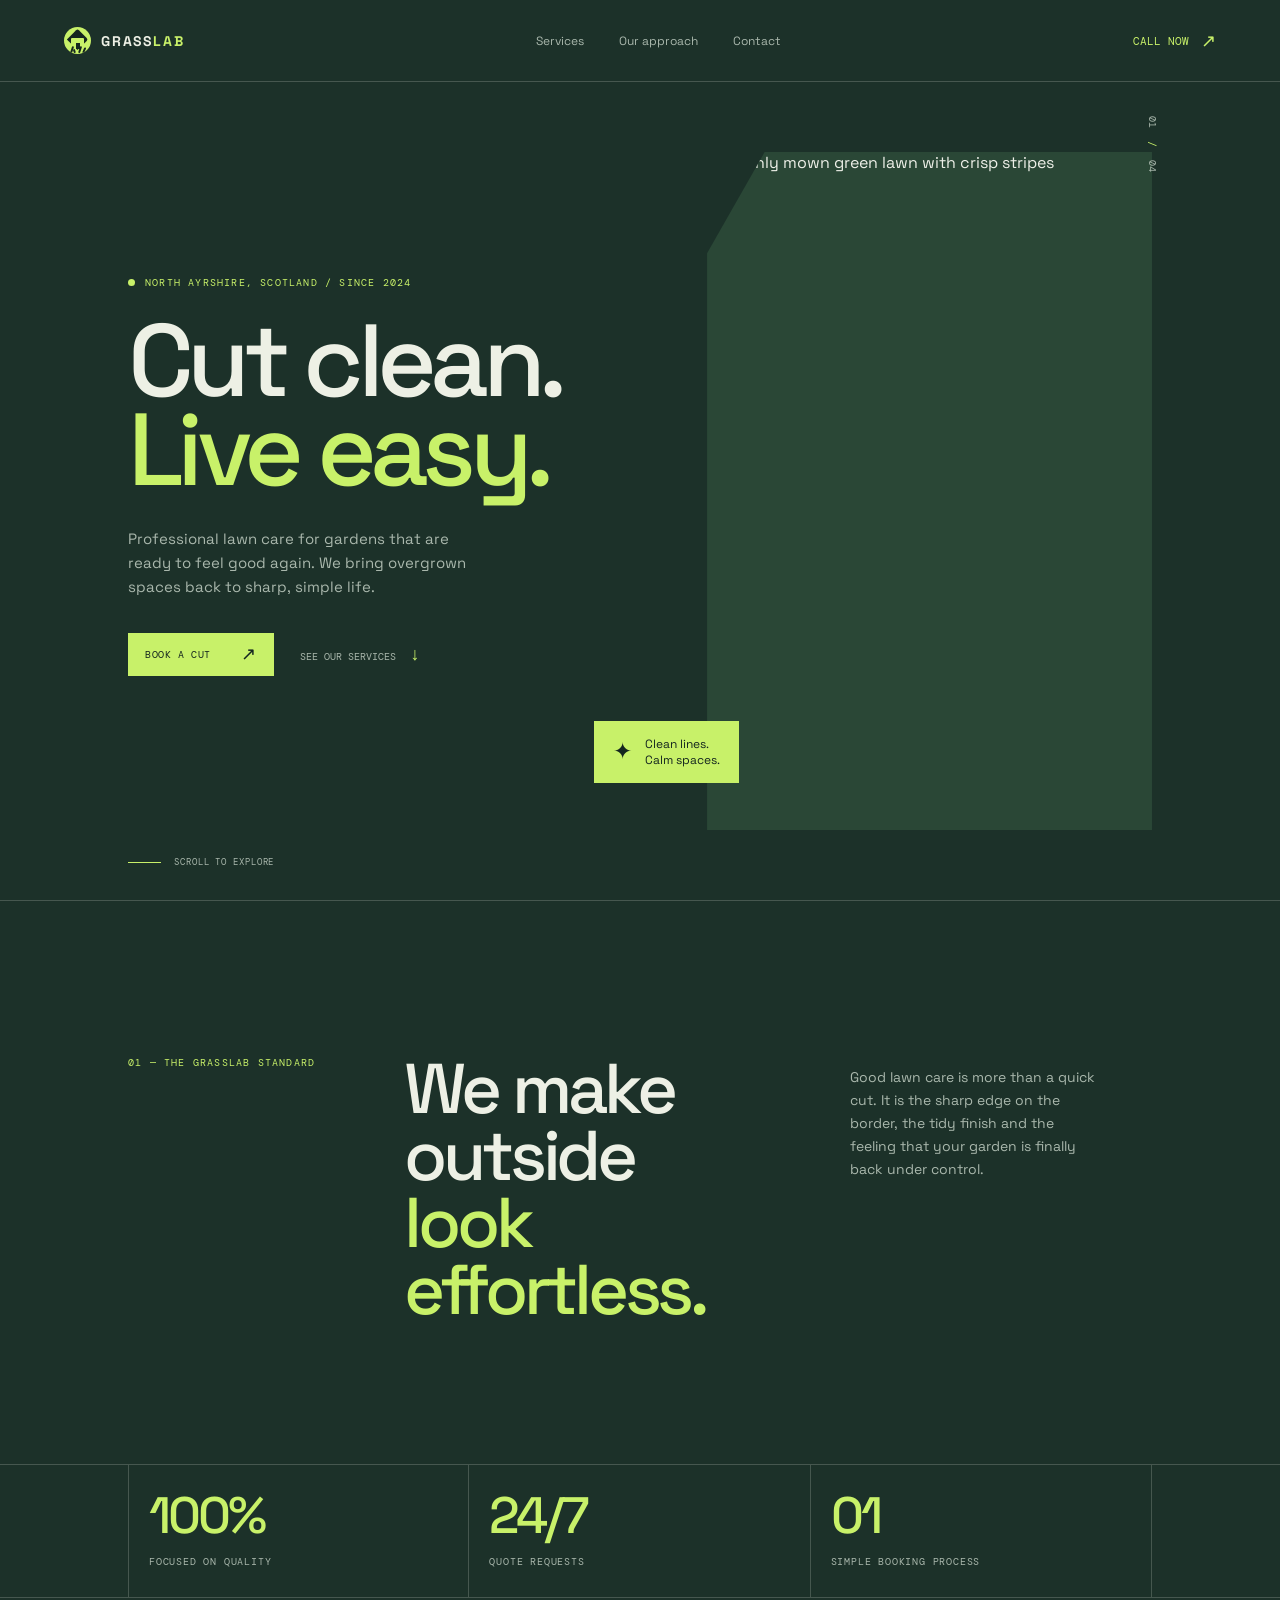
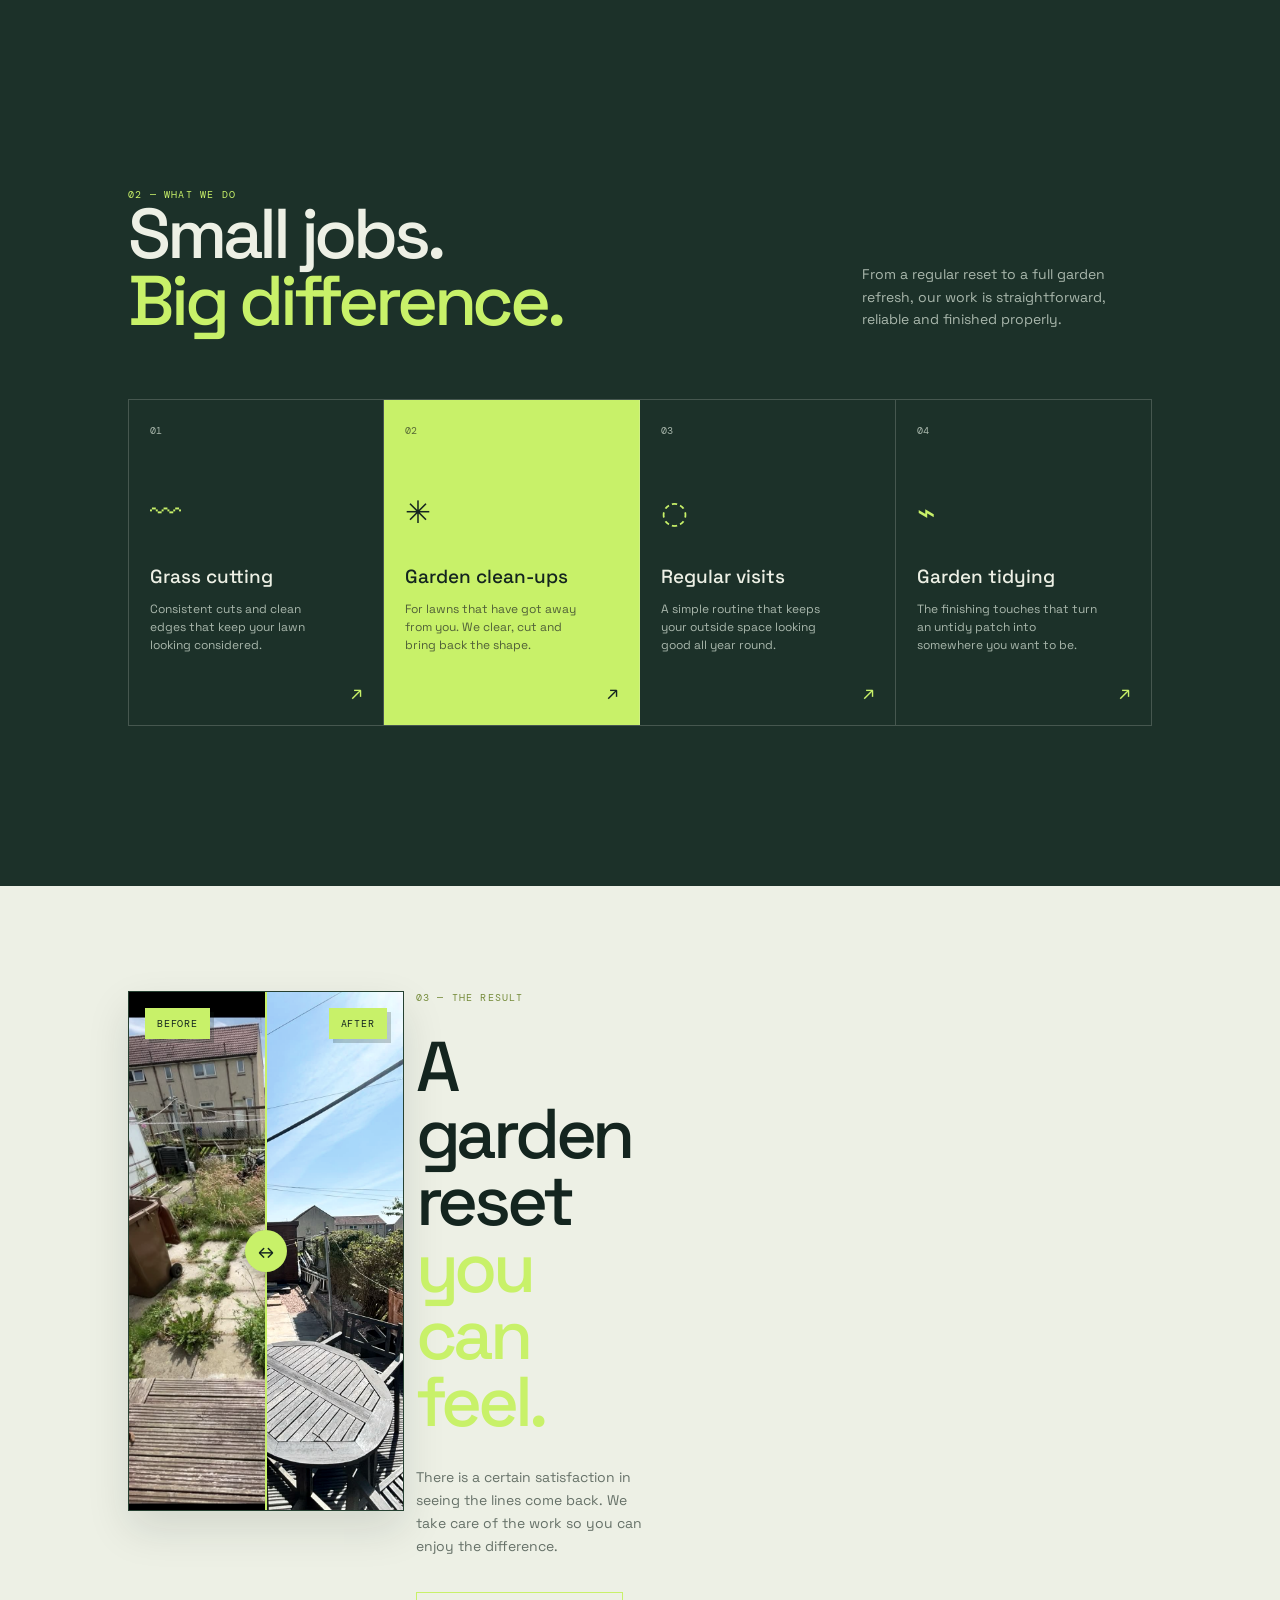
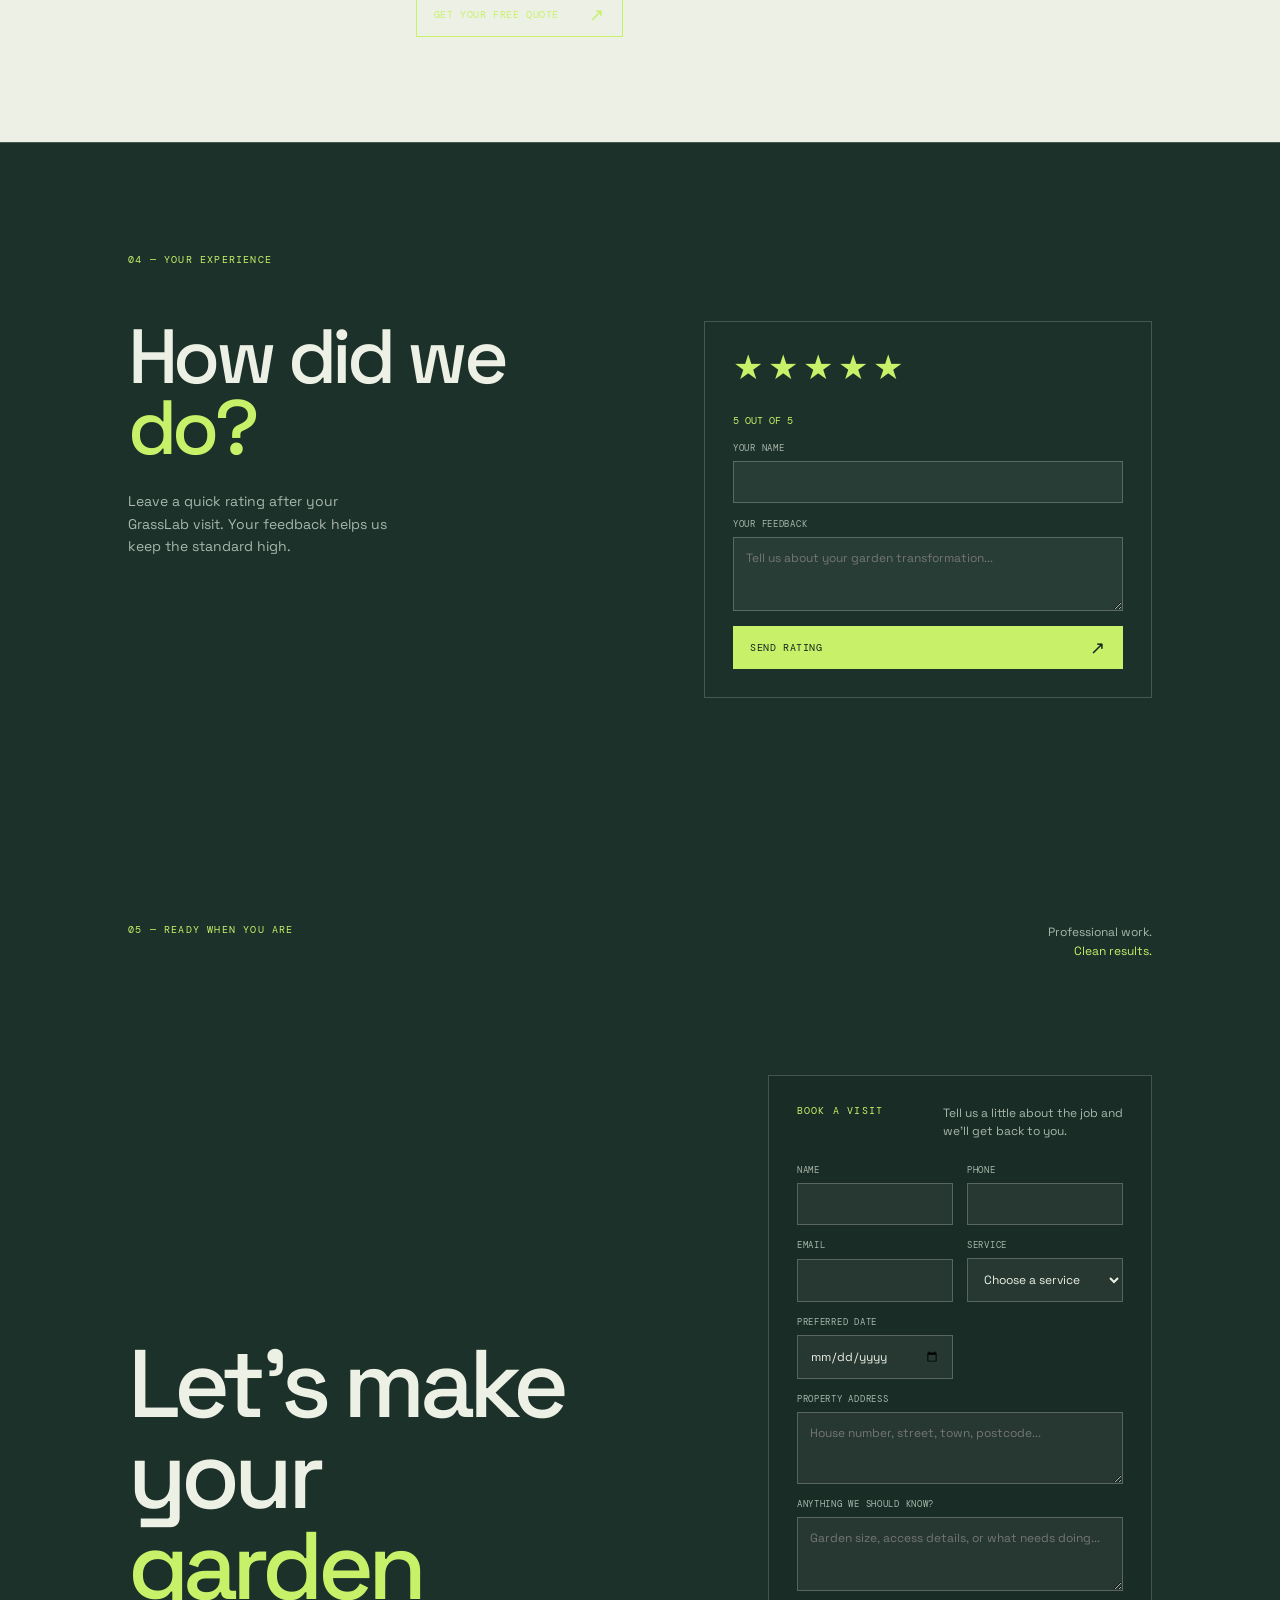
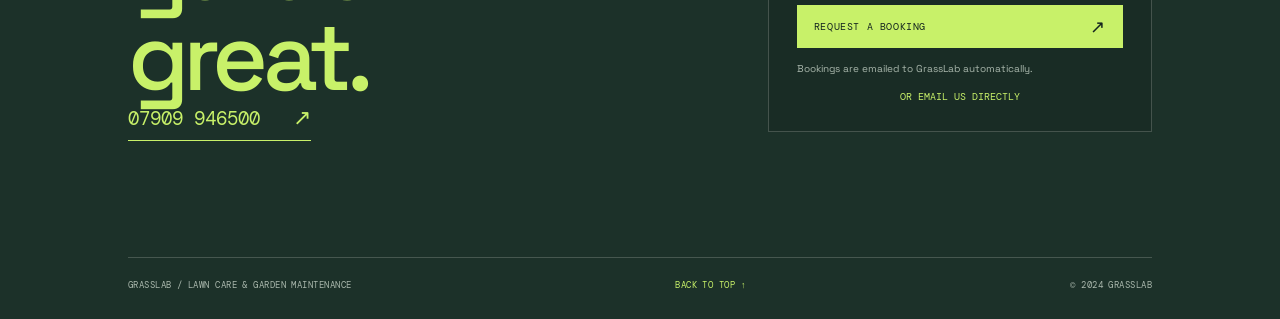
==== commit 1e10ae04: "Replace five star shake with mower celebration" ====
--- a/index.html
+++ b/index.html
@@ -55,7 +55,7 @@
 
     <section class="transformation section-wrap"><div class="before-after reveal"><div class="comparison-slider" id="comparison-slider"><img class="comparison-image after-image" src="after.jpg" alt="Garden after GrassLab work"><div class="before-image-wrap"><img class="comparison-image" src="before.jpg" alt="Garden before GrassLab work"></div><span class="comparison-label before-label">Before</span><span class="comparison-label after-label">After</span><span class="comparison-handle" aria-hidden="true"><span>↔</span></span><input class="comparison-range" id="comparison-range" type="range" min="0" max="100" value="50" aria-label="Slide to compare before and after garden photos"></div><div class="transformation-copy reveal delay-1"><div class="section-kicker">03 — The result</div><h2>A garden reset<br><em>you can feel.</em></h2><p>There is a certain satisfaction in seeing the lines come back. We take care of the work so you can enjoy the difference.</p><a class="button button-outline" href="#booking">Get your free quote <span>↗</span></a></div></section>
 
-    <section class="reviews section-wrap reveal" id="reviews"><div class="section-kicker">04 — Your experience</div><div class="reviews-layout"><div><h2>How did we<br><em>do?</em></h2><p>Leave a quick rating after your GrassLab visit. Your feedback helps us keep the standard high.</p></div><form class="rating-form" action="https://formsubmit.co/shanegibson432@gmail.com" method="POST"><input type="hidden" name="_subject" value="New GrassLab customer rating"><input type="hidden" name="_captcha" value="false"><input type="hidden" name="_template" value="table"><input type="hidden" name="_next" value="https://imlikethatbruh.github.io/grasslab/"><input type="hidden" name="rating" id="rating-value" value="5"><div class="star-picker" role="group" aria-label="Choose a rating"><button type="button" class="star active" data-rating="1" aria-label="1 star">★</button><button type="button" class="star active" data-rating="2" aria-label="2 stars">★</button><button type="button" class="star active" data-rating="3" aria-label="3 stars">★</button><button type="button" class="star active" data-rating="4" aria-label="4 stars">★</button><button type="button" class="star active" data-rating="5" aria-label="5 stars">★</button></div><p class="rating-label" id="rating-label">5 out of 5</p><label>Your name<input type="text" name="name" autocomplete="name" required></label><label>Your feedback<textarea name="feedback" rows="3" required placeholder="Tell us about your garden transformation..."></textarea></label><button class="button button-primary" type="submit">Send rating <span>↗</span></button></form></div></section>
+    <section class="reviews section-wrap reveal" id="reviews"><div class="section-kicker">04 — Your experience</div><div class="reviews-layout"><div><h2>How did we<br><em>do?</em></h2><p>Leave a quick rating after your GrassLab visit. Your feedback helps us keep the standard high.</p></div><form class="rating-form" action="https://formsubmit.co/shanegibson432@gmail.com" method="POST"><input type="hidden" name="_subject" value="New GrassLab customer rating"><input type="hidden" name="_captcha" value="false"><input type="hidden" name="_template" value="table"><input type="hidden" name="_next" value="https://imlikethatbruh.github.io/grasslab/"><input type="hidden" name="rating" id="rating-value" value="5"><div class="star-picker" role="group" aria-label="Choose a rating"><button type="button" class="star active" data-rating="1" aria-label="1 star">★</button><button type="button" class="star active" data-rating="2" aria-label="2 stars">★</button><button type="button" class="star active" data-rating="3" aria-label="3 stars">★</button><button type="button" class="star active" data-rating="4" aria-label="4 stars">★</button><button type="button" class="star active" data-rating="5" aria-label="5 stars">★</button></div><div class="rating-celebration" aria-live="polite"><span class="thank-you-banner">Thank you!</span><span class="mini-mower" aria-hidden="true"><span class="mower-handle"></span><span class="mower-body"></span><span class="mower-wheel wheel-left"></span><span class="mower-wheel wheel-right"></span></span></div><p class="rating-label" id="rating-label">5 out of 5</p><label>Your name<input type="text" name="name" autocomplete="name" required></label><label>Your feedback<textarea name="feedback" rows="3" required placeholder="Tell us about your garden transformation..."></textarea></label><button class="button button-primary" type="submit">Send rating <span>↗</span></button></form></div></section>
 
     <section class="contact section-wrap" id="contact"><div class="contact-top"><div class="section-kicker">05 — Ready when you are</div><div class="contact-little">Professional work.<br><span>Clean results.</span></div></div><div class="contact-main"><div><h2>Let’s make your<br><em>garden great.</em></h2><a class="phone-link" href="tel:07909946500">07909 946500 <span>↗</span></a></div><div class="booking-panel" id="booking"><div class="booking-heading"><span class="section-kicker">Book a visit</span><p>Tell us a little about the job and we’ll get back to you.</p></div><form class="booking-form" id="booking-form" action="https://formsubmit.co/shanegibson432@gmail.com" method="POST"><input type="hidden" name="_subject" value="New GrassLab booking request"><input type="hidden" name="_captcha" value="false"><input type="hidden" name="_template" value="table"><input type="hidden" name="_next" value="https://imlikethatbruh.github.io/grasslab/"><input type="text" name="_honey" tabindex="-1" autocomplete="off" aria-hidden="true" class="honey-field"><label>Name<input type="text" name="name" autocomplete="name" required></label><label>Phone<input type="tel" name="phone" autocomplete="tel" required></label><label>Email<input type="email" name="email" autocomplete="email" required></label><label>Service<select name="service" required><option value="">Choose a service</option><option>Grass cutting &amp; lawn maintenance</option><option>Overgrown garden clean-up</option><option>Regular lawn-care visits</option><option>Garden tidying</option><option>Before &amp; after transformation</option></select></label><label>Preferred date<input type="date" name="date"></label><label class="field-wide">Property address<textarea name="address" rows="2" autocomplete="street-address" placeholder="House number, street, town, postcode..." required></textarea></label><label class="field-wide">Anything we should know?<textarea name="message" rows="3" placeholder="Garden size, access details, or what needs doing..."></textarea></label><button class="button button-primary" type="submit">Request a booking <span>↗</span></button><p class="form-note" id="form-note">Bookings are emailed to GrassLab automatically.</p><a class="direct-email" href="mailto:shanegibson432@gmail.com">Or email us directly</a></form></div></div><div class="contact-bottom"><span>GrassLab / Lawn care &amp; garden maintenance</span><a href="#top">Back to top ↑</a><span>© 2024 GrassLab</span></div></section>
   </main>
--- a/styles.css
+++ b/styles.css
@@ -1,3 +1,4 @@
+.rating-celebration{height:0;position:relative;overflow:hidden;opacity:0}.rating-celebration.show{height:58px;opacity:1}.thank-you-banner{position:absolute;left:7px;top:7px;padding:5px 8px;background:var(--lime);color:var(--ink);font:9px var(--mono);text-transform:uppercase;letter-spacing:.08em;transform:translateX(-150px)}.thank-you-banner:after{content:'';position:absolute;right:-6px;bottom:-5px;border-width:3px 0 3px 6px;border-style:solid;border-color:transparent transparent transparent var(--lime)}.mini-mower{position:absolute;left:-35px;top:28px;width:31px;height:20px;display:block;transform:translateX(0)}.mower-body{position:absolute;left:5px;top:6px;width:20px;height:11px;background:var(--lime);border:2px solid var(--ink);border-radius:3px 5px 2px 2px}.mower-handle{position:absolute;left:21px;top:0;width:13px;height:11px;border:2px solid var(--ink);border-left:0;border-bottom:0;transform:skew(18deg)}.mower-wheel{position:absolute;bottom:0;width:7px;height:7px;background:var(--ink);border-radius:50%}.wheel-left{left:7px}.wheel-right{right:3px}.rating-celebration.replay .mini-mower{animation:mower-run 1.35s cubic-bezier(.2,.75,.3,1) forwards}.rating-celebration.replay .thank-you-banner{animation:banner-follow 1.35s cubic-bezier(.2,.75,.3,1) forwards}@keyframes mower-run{from{transform:translateX(0)}to{transform:translateX(330px)}}@keyframes banner-follow{from{transform:translateX(-150px)}to{transform:translateX(28px)}}@media(max-width:800px){.rating-celebration.replay .mini-mower{animation-name:mower-run-mobile}.rating-celebration.replay .thank-you-banner{animation-name:banner-follow-mobile}}@keyframes mower-run-mobile{from{transform:translateX(0)}to{transform:translateX(230px)}}@keyframes banner-follow-mobile{from{transform:translateX(-150px)}to{transform:translateX(22px)}}@media(prefers-reduced-motion:reduce){.rating-celebration.replay .mini-mower,.rating-celebration.replay .thank-you-banner{animation:none;transform:translateX(28px)}}
 .comparison-slider{height:520px;position:relative;overflow:hidden;cursor:ew-resize;background:#2a4736;border:1px solid rgba(20,37,31,.18);box-shadow:0 18px 40px rgba(20,37,31,.12);isolation:isolate}.comparison-image{position:absolute;inset:0;width:100%;height:100%;object-fit:cover;display:block;filter:saturate(.8) contrast(1.04);pointer-events:none}.after-image{object-position:center 50%}.before-image-wrap{position:absolute;z-index:1;inset:0 auto 0 0;width:50%;overflow:hidden}.before-image-wrap .comparison-image{width:100vw;max-width:none;object-position:center 38%}.comparison-label{position:absolute;z-index:2;top:16px;padding:9px 12px;background:var(--lime);color:var(--ink);font:10px var(--mono);text-transform:uppercase;letter-spacing:.08em;box-shadow:4px 4px 0 rgba(20,37,31,.22);pointer-events:none}.before-label{left:16px}.after-label{right:16px}.comparison-handle{position:absolute;z-index:3;top:0;bottom:0;left:50%;width:2px;background:var(--lime);transform:translateX(-1px);pointer-events:none}.comparison-handle span{position:absolute;top:50%;left:50%;display:grid;place-items:center;width:42px;height:42px;background:var(--lime);color:var(--ink);border-radius:50%;font-size:20px;transform:translate(-50%,-50%);box-shadow:0 4px 12px rgba(20,37,31,.3)}.comparison-range{position:absolute;z-index:4;inset:0;width:100%;height:100%;margin:0;opacity:0;cursor:ew-resize}.comparison-slider:focus-within{outline:2px solid var(--lime);outline-offset:4px}@media(max-width:800px){.comparison-slider{height:390px}}
 .before-after{gap:16px}.before-after figure{height:520px;border:1px solid rgba(20,37,31,.18);box-shadow:0 18px 40px rgba(20,37,31,.12)}.before-after figure:after{content:'';position:absolute;inset:0;background:linear-gradient(180deg,rgba(20,37,31,.02) 45%,rgba(20,37,31,.5));pointer-events:none}.before-after figure:first-child img{object-position:center 38%}.before-after figure:last-child img{object-position:center 50%}.before-after img{transition:transform .7s ease,filter .7s ease;filter:saturate(.8) contrast(1.04)}.before-after figure:hover img{transform:scale(1.035);filter:saturate(1) contrast(1.06)}.before-after figcaption{z-index:1;left:16px;bottom:16px;padding:9px 12px;box-shadow:4px 4px 0 rgba(20,37,31,.22)}
 .house-mark{position:relative;overflow:hidden;border-radius:7px}.house-roof{position:absolute;left:6px;top:5px;width:15px;height:15px;background:var(--ink);transform:rotate(45deg);border-radius:2px 2px 0 0}.house-body{position:absolute;left:7px;top:11px;width:13px;height:11px;background:var(--lime);border-radius:1px}.house-body i{position:absolute;left:5px;bottom:0;width:4px;height:6px;background:var(--ink)}.grass-blades{position:absolute;left:2px;bottom:1px;display:flex;align-items:end;gap:2px;height:7px}.grass-blades i{display:block;width:2px;height:5px;background:var(--ink);transform:rotate(-18deg);transform-origin:bottom;border-radius:2px}.grass-blades i:nth-child(2),.grass-blades i:nth-child(4){height:7px;transform:rotate(18deg)}.grass-blades i:nth-child(3){height:4px}.grass-blades i:nth-child(5){height:6px;transform:rotate(24deg)}.house-mark .grass-blades{animation:grass-sway 2.2s ease-in-out infinite alternate}@keyframes grass-sway{from{transform:skewX(-3deg)}to{transform:skewX(5deg)}}
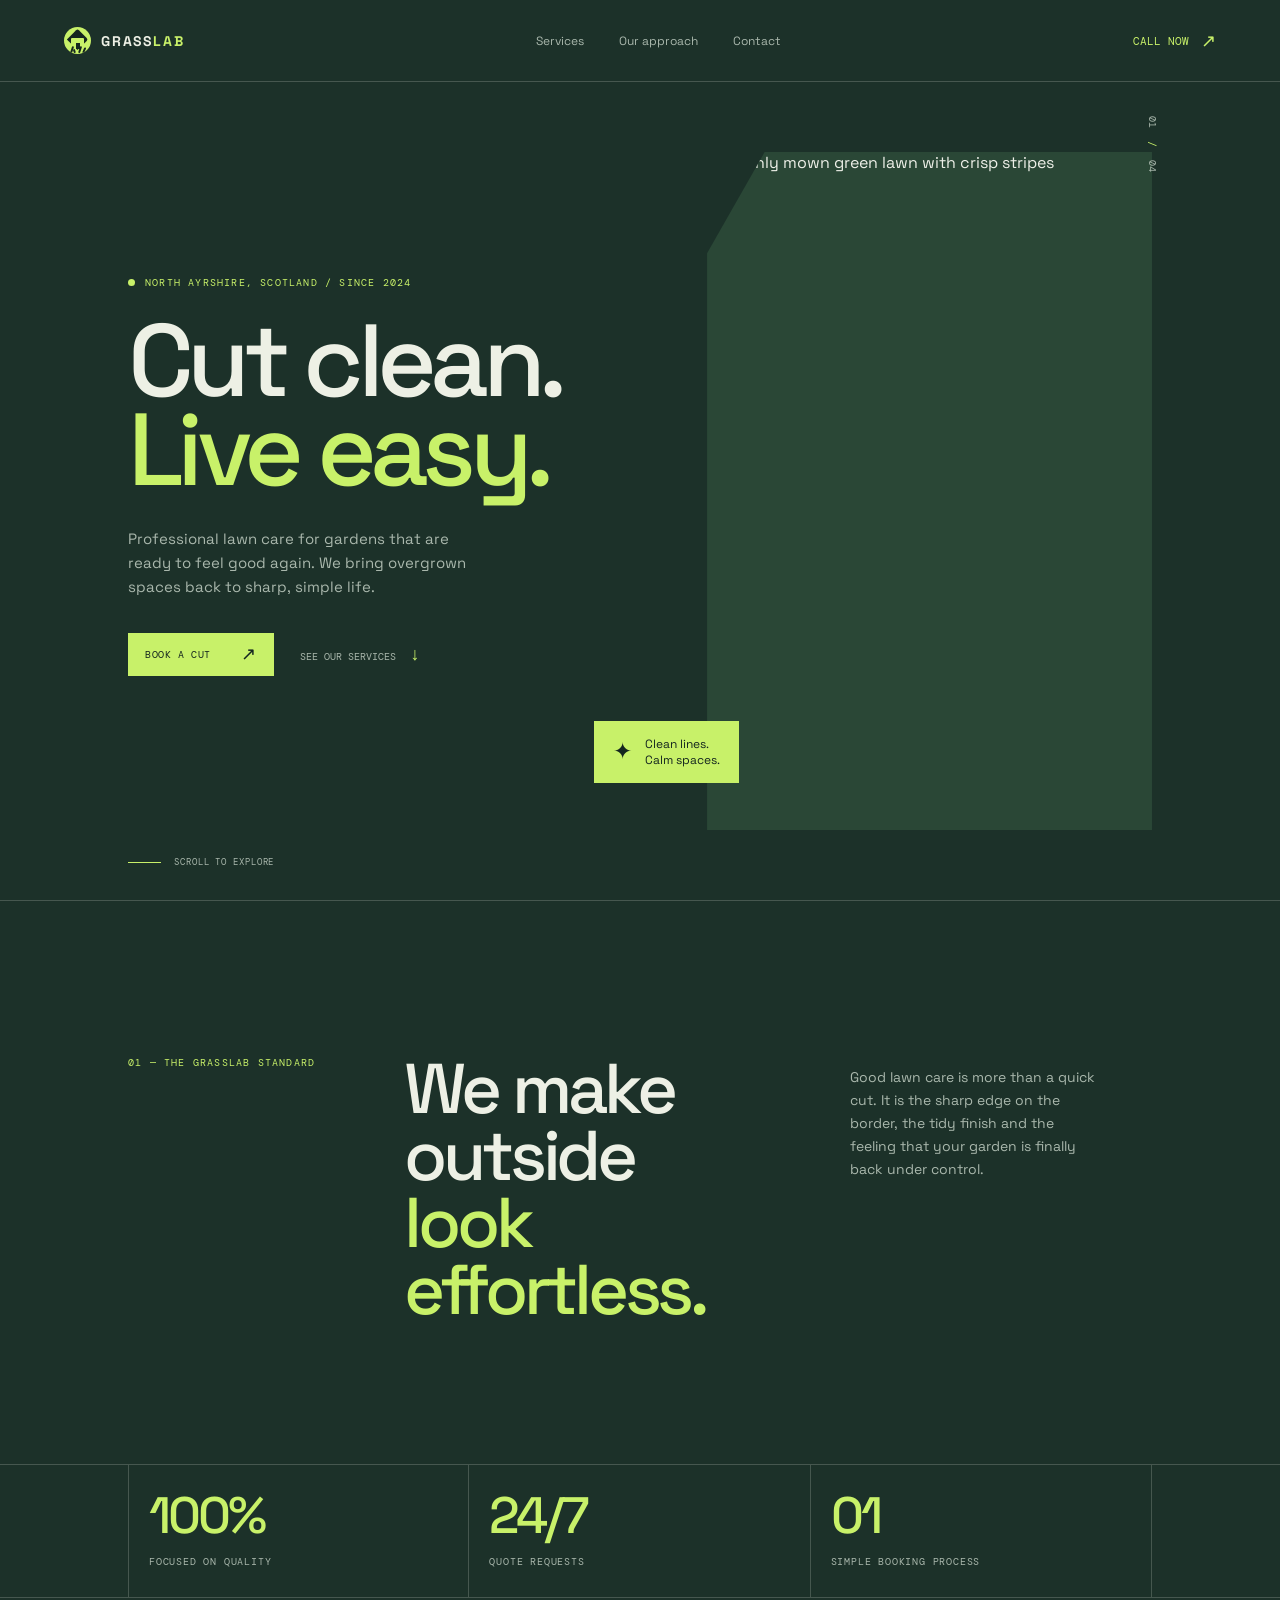
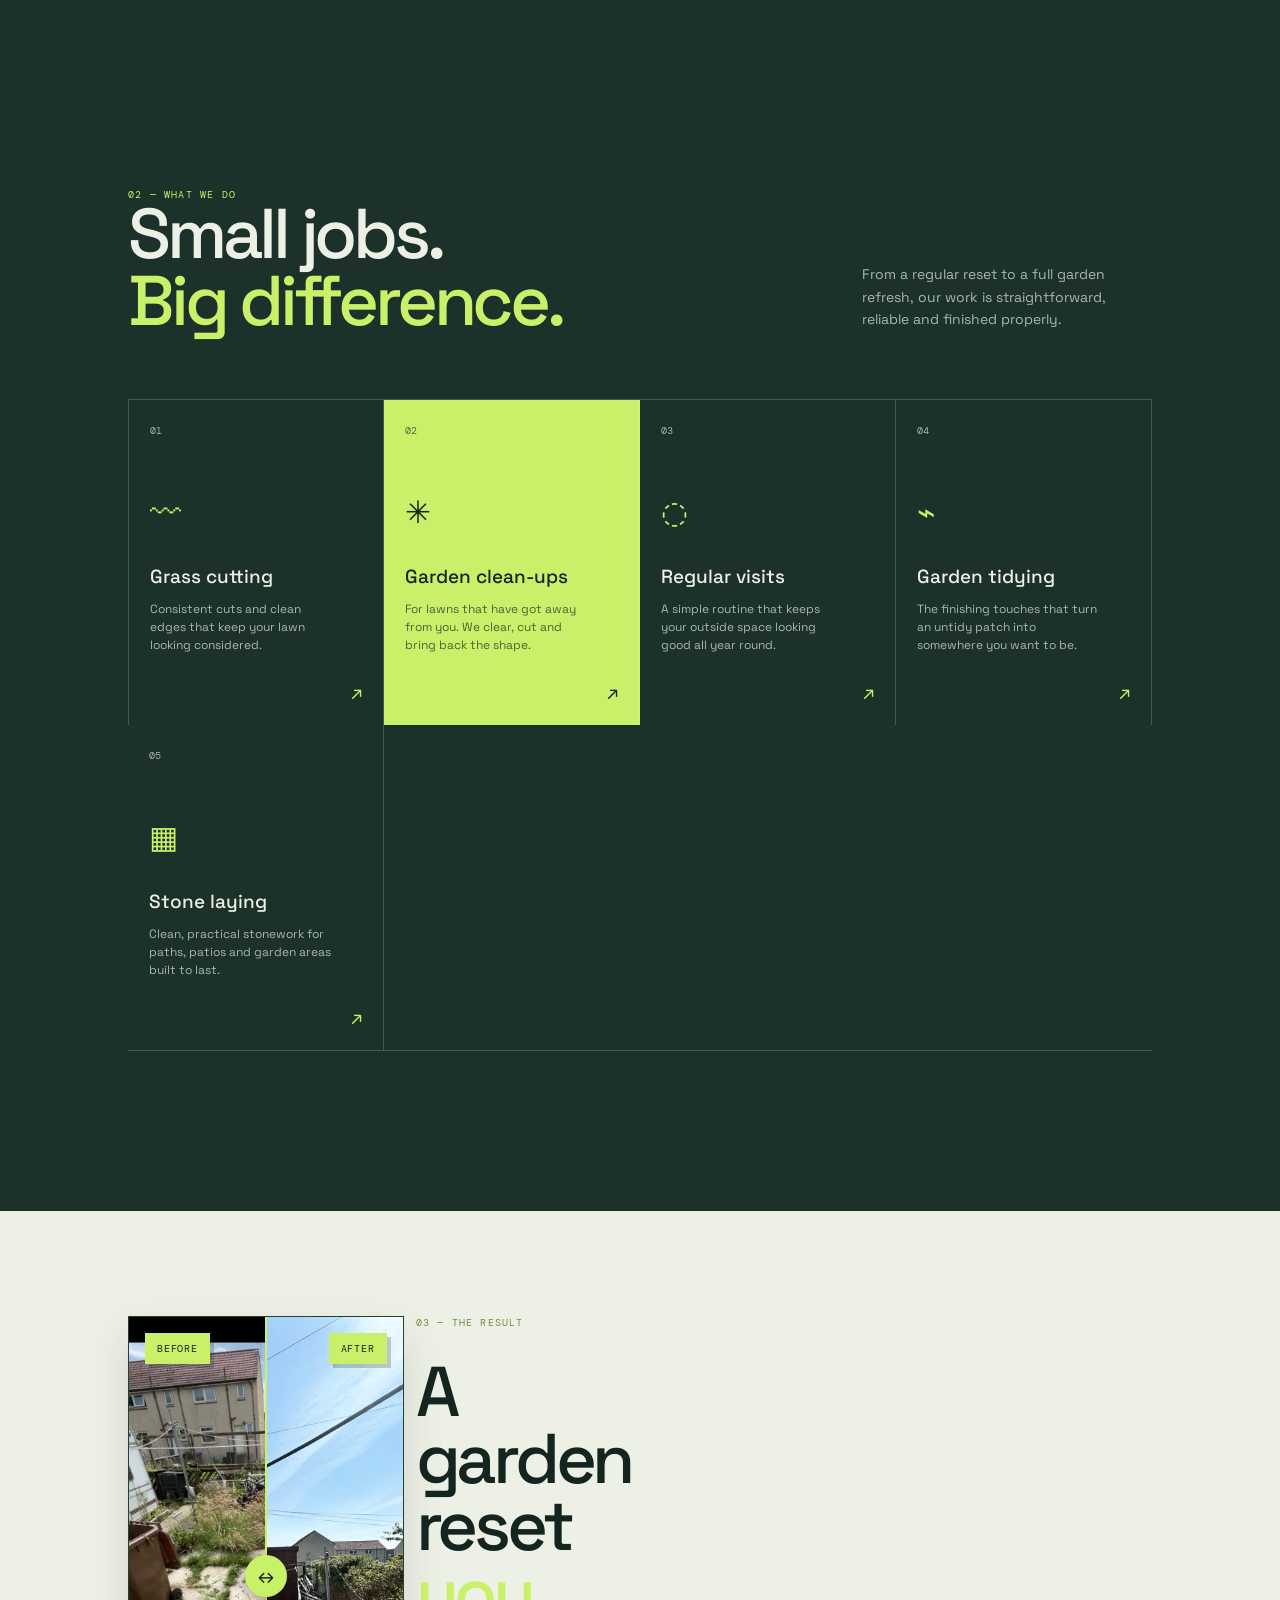
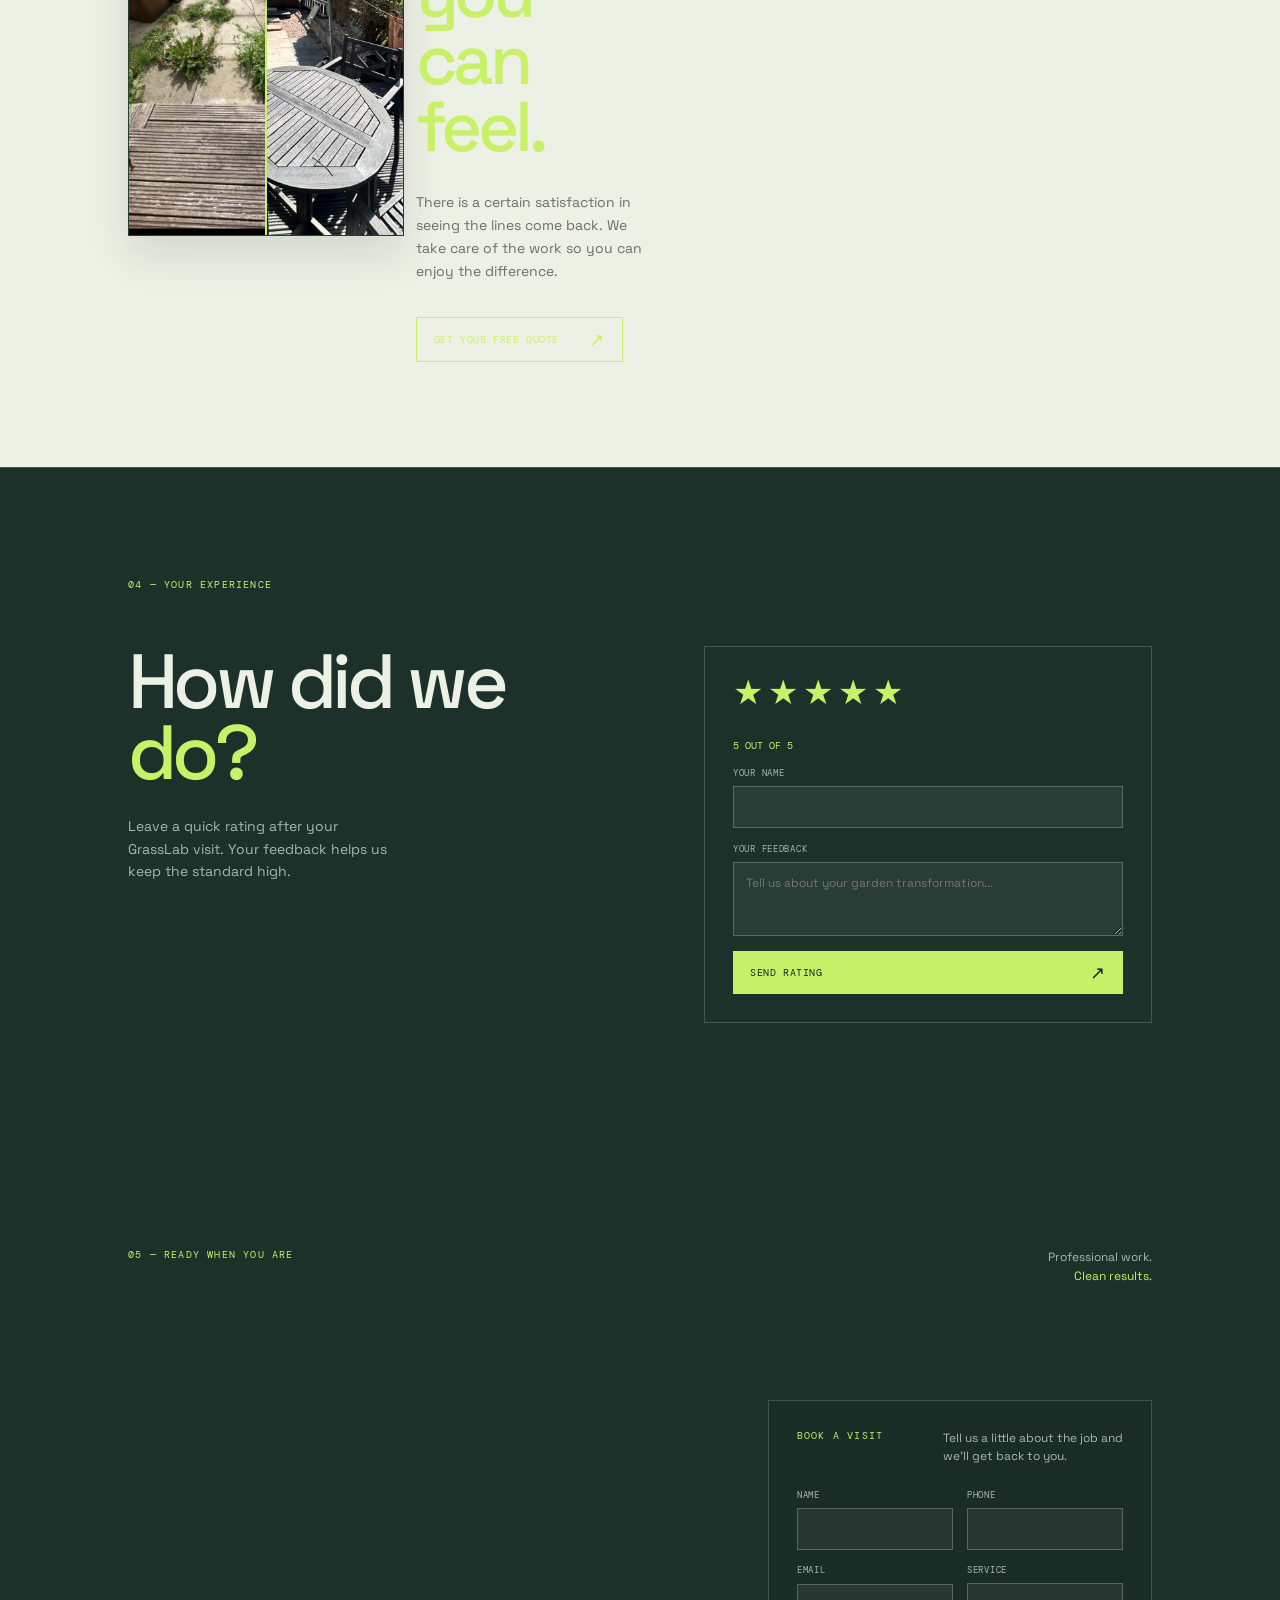
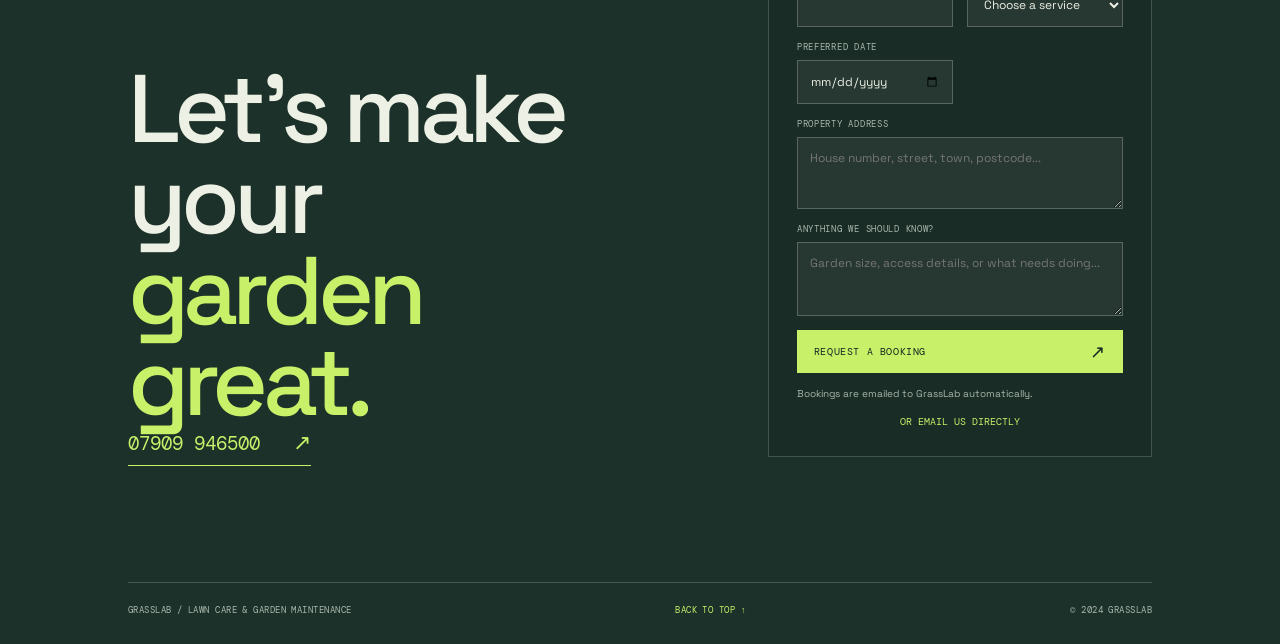
==== commit aef18eae: "Add stone laying service" ====
--- a/index.html
+++ b/index.html
@@ -19,7 +19,7 @@
         "addressRegion": "North Ayrshire",
         "addressCountry": "GB"
       },
-      "serviceType": ["Grass cutting", "Lawn maintenance", "Garden clean-ups", "Garden tidying"]
+      "serviceType": ["Grass cutting", "Lawn maintenance", "Garden clean-ups", "Garden tidying", "Stone laying"]
     }
   </script>
   <title>GrassLab | Cut clean. Live easy.</title>
@@ -51,6 +51,7 @@
       <article class="service-card featured reveal delay-1"><span class="service-number">02</span><div class="service-icon">✳</div><h3>Garden clean-ups</h3><p>For lawns that have got away from you. We clear, cut and bring back the shape.</p><span class="service-arrow">↗</span></article>
       <article class="service-card reveal delay-2"><span class="service-number">03</span><div class="service-icon">◌</div><h3>Regular visits</h3><p>A simple routine that keeps your outside space looking good all year round.</p><span class="service-arrow">↗</span></article>
       <article class="service-card reveal"><span class="service-number">04</span><div class="service-icon">⌁</div><h3>Garden tidying</h3><p>The finishing touches that turn an untidy patch into somewhere you want to be.</p><span class="service-arrow">↗</span></article>
+      <article class="service-card reveal delay-1"><span class="service-number">05</span><div class="service-icon">▦</div><h3>Stone laying</h3><p>Clean, practical stonework for paths, patios and garden areas built to last.</p><span class="service-arrow">↗</span></article>
     </div></section>
 
     <section class="transformation section-wrap"><div class="before-after reveal"><div class="comparison-slider" id="comparison-slider"><img class="comparison-image after-image" src="after.jpg" alt="Garden after GrassLab work"><div class="before-image-wrap"><img class="comparison-image" src="before.jpg" alt="Garden before GrassLab work"></div><span class="comparison-label before-label">Before</span><span class="comparison-label after-label">After</span><span class="comparison-handle" aria-hidden="true"><span>↔</span></span><input class="comparison-range" id="comparison-range" type="range" min="0" max="100" value="50" aria-label="Slide to compare before and after garden photos"></div><div class="transformation-copy reveal delay-1"><div class="section-kicker">03 — The result</div><h2>A garden reset<br><em>you can feel.</em></h2><p>There is a certain satisfaction in seeing the lines come back. We take care of the work so you can enjoy the difference.</p><a class="button button-outline" href="#booking">Get your free quote <span>↗</span></a></div></section>
--- a/styles.css
+++ b/styles.css
@@ -1,3 +1,5 @@
+.service-grid{grid-template-columns:repeat(5,1fr)}@media(max-width:800px){.service-grid{grid-template-columns:1fr 1fr}}
+.mini-mower{width:46px;height:29px;top:25px;left:-48px}.mower-body{width:30px;height:16px;left:7px;top:7px}.mower-handle{left:31px;width:19px;height:16px;border-width:3px}.mower-wheel{width:10px;height:10px}.wheel-left{left:8px}.wheel-right{right:2px}.mower-body:after{content:'';position:absolute;left:-5px;top:3px;width:4px;height:8px;background:var(--lime);border-radius:100% 0;opacity:0;box-shadow:-9px -7px 0 -1px var(--lime),-16px 1px 0 -1px var(--lime),-22px -11px 0 -1px var(--lime)}.rating-celebration.replay .mini-mower{animation:mower-run 2.1s cubic-bezier(.2,.75,.3,1) forwards}.rating-celebration.replay .thank-you-banner{animation:banner-follow 2.1s cubic-bezier(.2,.75,.3,1) forwards}.rating-celebration.replay .mower-body:after{animation:clippings-fly 2.1s ease-out forwards}@keyframes clippings-fly{0%,12%{opacity:0;transform:translate(0,0) rotate(0)}22%{opacity:1}78%{opacity:.8}100%{opacity:0;transform:translate(-10px,-8px) rotate(-35deg)}}@media(max-width:800px){.rating-celebration.replay .mini-mower{animation-name:mower-run-mobile}.rating-celebration.replay .thank-you-banner{animation-name:banner-follow-mobile}.rating-celebration.replay .mower-body:after{animation-name:clippings-fly-mobile}}@keyframes clippings-fly-mobile{0%,12%{opacity:0;transform:translate(0,0) rotate(0)}22%{opacity:1}78%{opacity:.8}100%{opacity:0;transform:translate(-7px,-6px) rotate(-35deg)}}
 .rating-celebration{height:0;position:relative;overflow:hidden;opacity:0}.rating-celebration.show{height:58px;opacity:1}.thank-you-banner{position:absolute;left:7px;top:7px;padding:5px 8px;background:var(--lime);color:var(--ink);font:9px var(--mono);text-transform:uppercase;letter-spacing:.08em;transform:translateX(-150px)}.thank-you-banner:after{content:'';position:absolute;right:-6px;bottom:-5px;border-width:3px 0 3px 6px;border-style:solid;border-color:transparent transparent transparent var(--lime)}.mini-mower{position:absolute;left:-35px;top:28px;width:31px;height:20px;display:block;transform:translateX(0)}.mower-body{position:absolute;left:5px;top:6px;width:20px;height:11px;background:var(--lime);border:2px solid var(--ink);border-radius:3px 5px 2px 2px}.mower-handle{position:absolute;left:21px;top:0;width:13px;height:11px;border:2px solid var(--ink);border-left:0;border-bottom:0;transform:skew(18deg)}.mower-wheel{position:absolute;bottom:0;width:7px;height:7px;background:var(--ink);border-radius:50%}.wheel-left{left:7px}.wheel-right{right:3px}.rating-celebration.replay .mini-mower{animation:mower-run 1.35s cubic-bezier(.2,.75,.3,1) forwards}.rating-celebration.replay .thank-you-banner{animation:banner-follow 1.35s cubic-bezier(.2,.75,.3,1) forwards}@keyframes mower-run{from{transform:translateX(0)}to{transform:translateX(330px)}}@keyframes banner-follow{from{transform:translateX(-150px)}to{transform:translateX(28px)}}@media(max-width:800px){.rating-celebration.replay .mini-mower{animation-name:mower-run-mobile}.rating-celebration.replay .thank-you-banner{animation-name:banner-follow-mobile}}@keyframes mower-run-mobile{from{transform:translateX(0)}to{transform:translateX(230px)}}@keyframes banner-follow-mobile{from{transform:translateX(-150px)}to{transform:translateX(22px)}}@media(prefers-reduced-motion:reduce){.rating-celebration.replay .mini-mower,.rating-celebration.replay .thank-you-banner{animation:none;transform:translateX(28px)}}
 .comparison-slider{height:520px;position:relative;overflow:hidden;cursor:ew-resize;background:#2a4736;border:1px solid rgba(20,37,31,.18);box-shadow:0 18px 40px rgba(20,37,31,.12);isolation:isolate}.comparison-image{position:absolute;inset:0;width:100%;height:100%;object-fit:cover;display:block;filter:saturate(.8) contrast(1.04);pointer-events:none}.after-image{object-position:center 50%}.before-image-wrap{position:absolute;z-index:1;inset:0 auto 0 0;width:50%;overflow:hidden}.before-image-wrap .comparison-image{width:100vw;max-width:none;object-position:center 38%}.comparison-label{position:absolute;z-index:2;top:16px;padding:9px 12px;background:var(--lime);color:var(--ink);font:10px var(--mono);text-transform:uppercase;letter-spacing:.08em;box-shadow:4px 4px 0 rgba(20,37,31,.22);pointer-events:none}.before-label{left:16px}.after-label{right:16px}.comparison-handle{position:absolute;z-index:3;top:0;bottom:0;left:50%;width:2px;background:var(--lime);transform:translateX(-1px);pointer-events:none}.comparison-handle span{position:absolute;top:50%;left:50%;display:grid;place-items:center;width:42px;height:42px;background:var(--lime);color:var(--ink);border-radius:50%;font-size:20px;transform:translate(-50%,-50%);box-shadow:0 4px 12px rgba(20,37,31,.3)}.comparison-range{position:absolute;z-index:4;inset:0;width:100%;height:100%;margin:0;opacity:0;cursor:ew-resize}.comparison-slider:focus-within{outline:2px solid var(--lime);outline-offset:4px}@media(max-width:800px){.comparison-slider{height:390px}}
 .before-after{gap:16px}.before-after figure{height:520px;border:1px solid rgba(20,37,31,.18);box-shadow:0 18px 40px rgba(20,37,31,.12)}.before-after figure:after{content:'';position:absolute;inset:0;background:linear-gradient(180deg,rgba(20,37,31,.02) 45%,rgba(20,37,31,.5));pointer-events:none}.before-after figure:first-child img{object-position:center 38%}.before-after figure:last-child img{object-position:center 50%}.before-after img{transition:transform .7s ease,filter .7s ease;filter:saturate(.8) contrast(1.04)}.before-after figure:hover img{transform:scale(1.035);filter:saturate(1) contrast(1.06)}.before-after figcaption{z-index:1;left:16px;bottom:16px;padding:9px 12px;box-shadow:4px 4px 0 rgba(20,37,31,.22)}
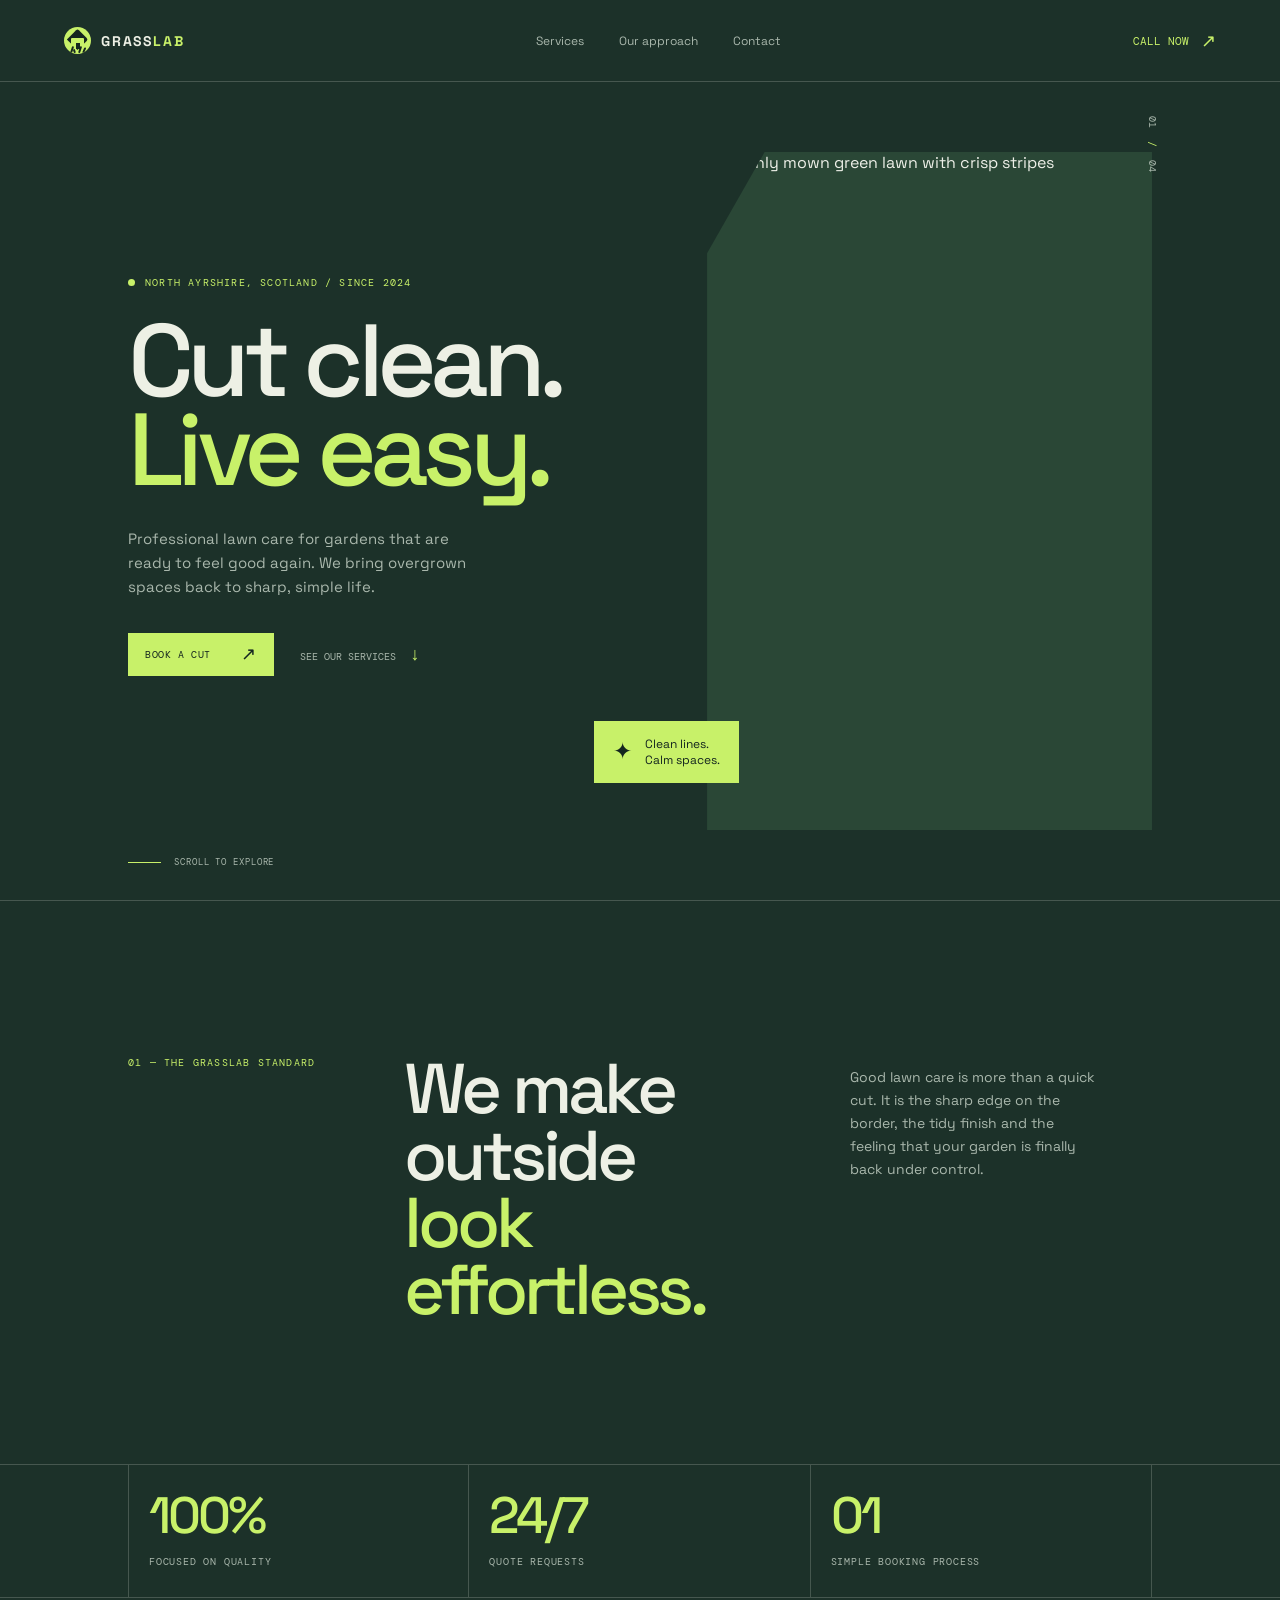
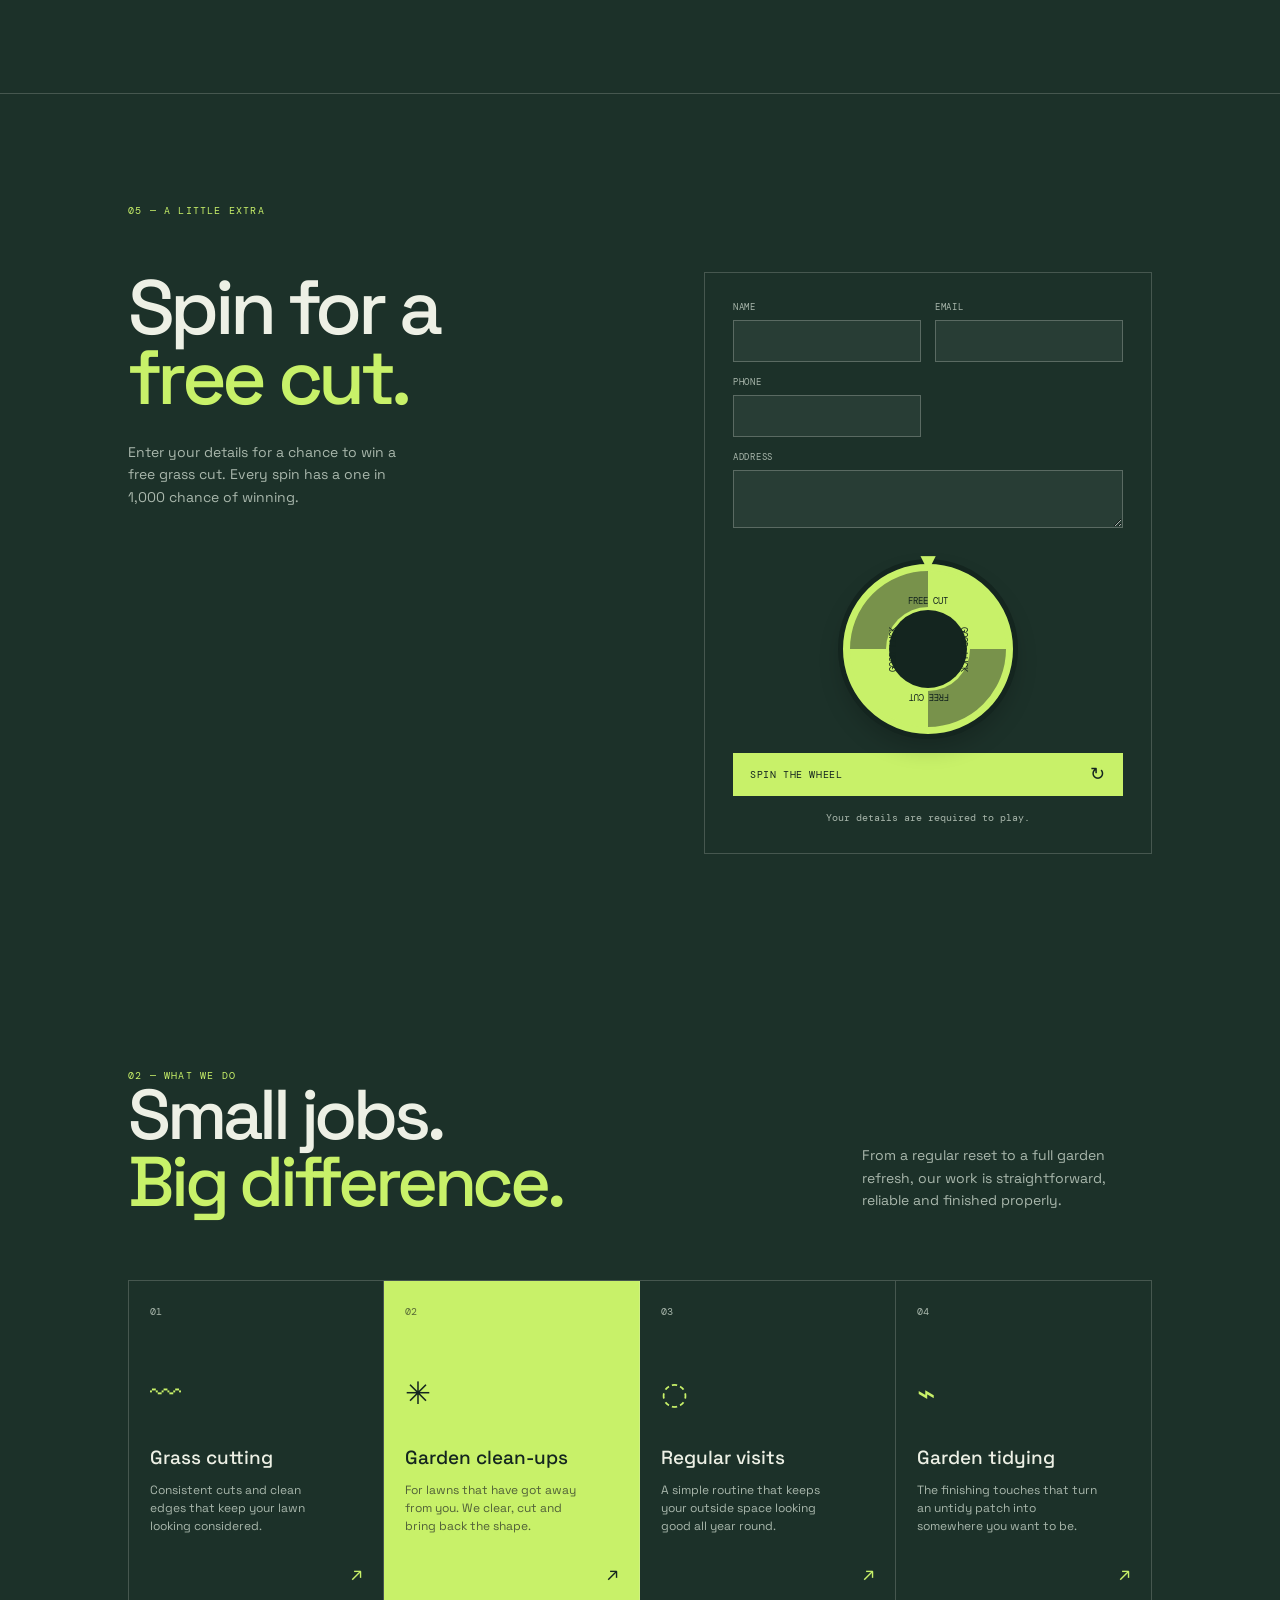
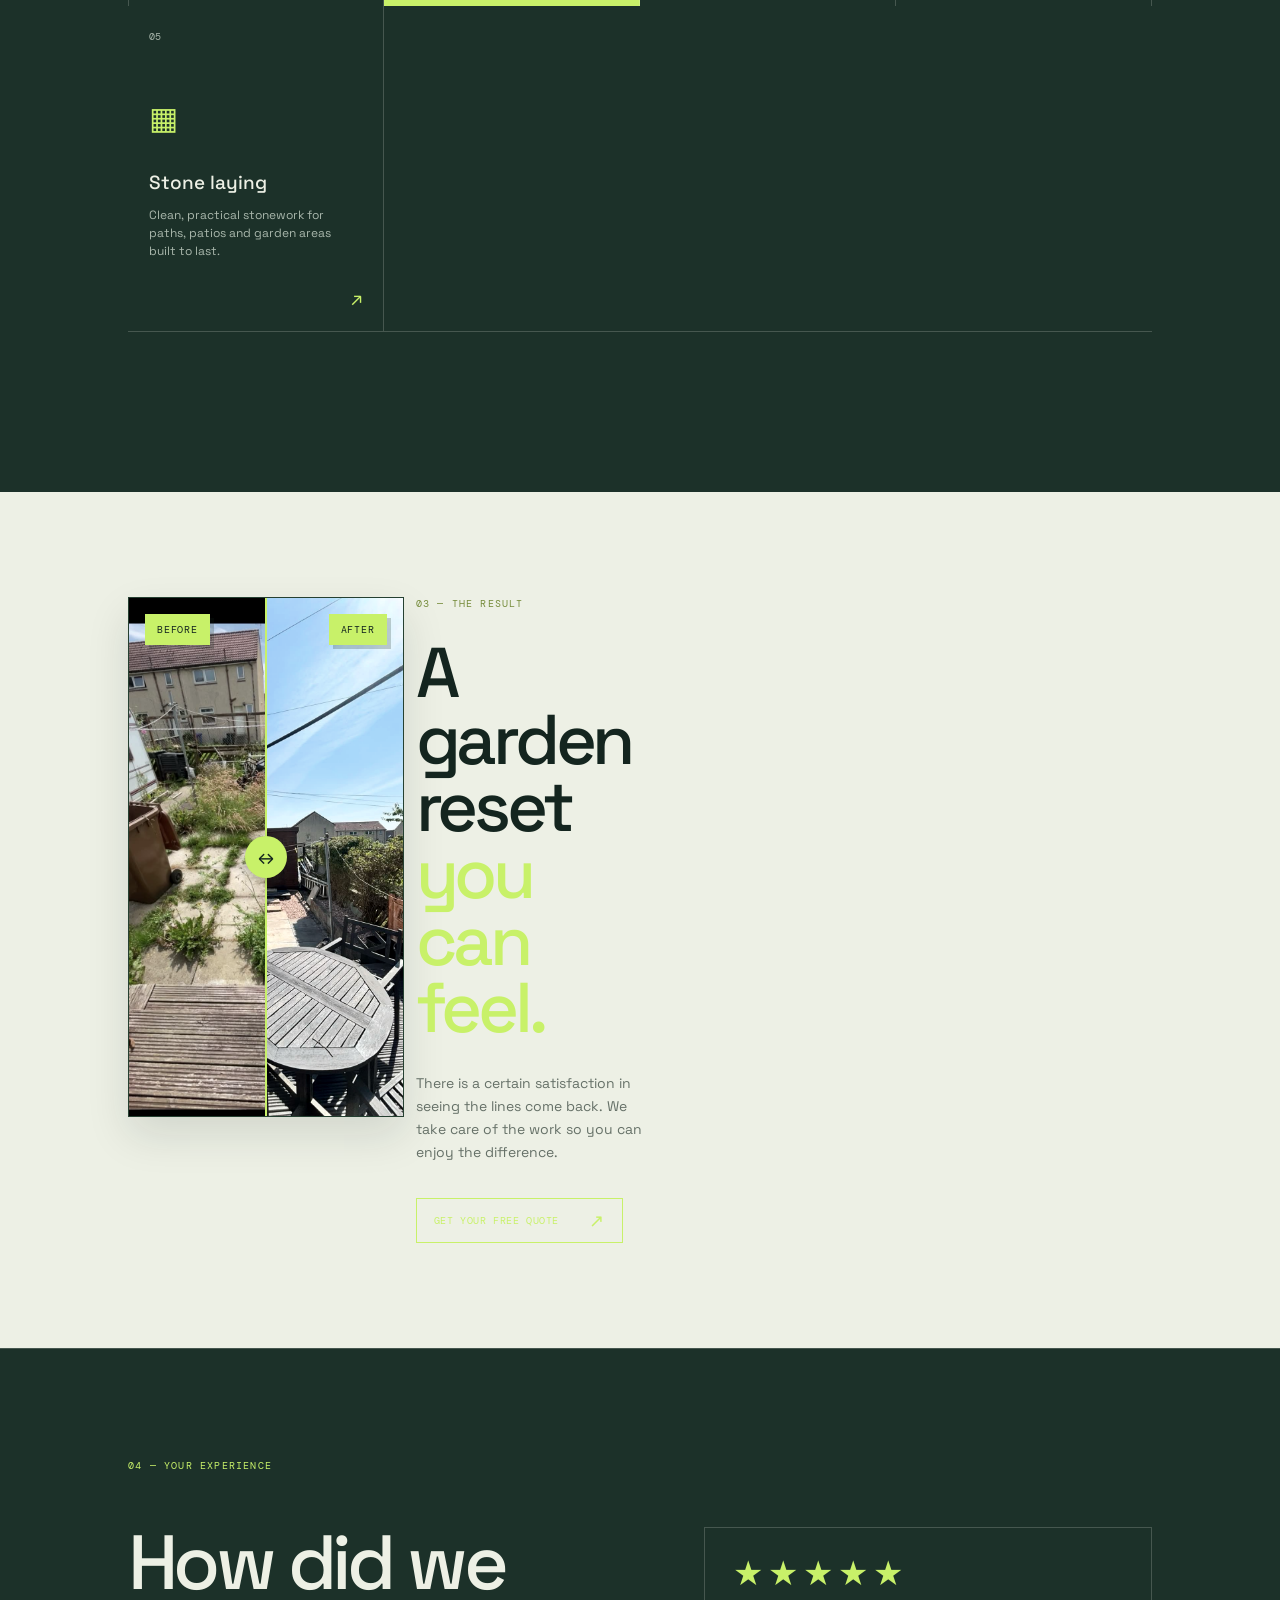
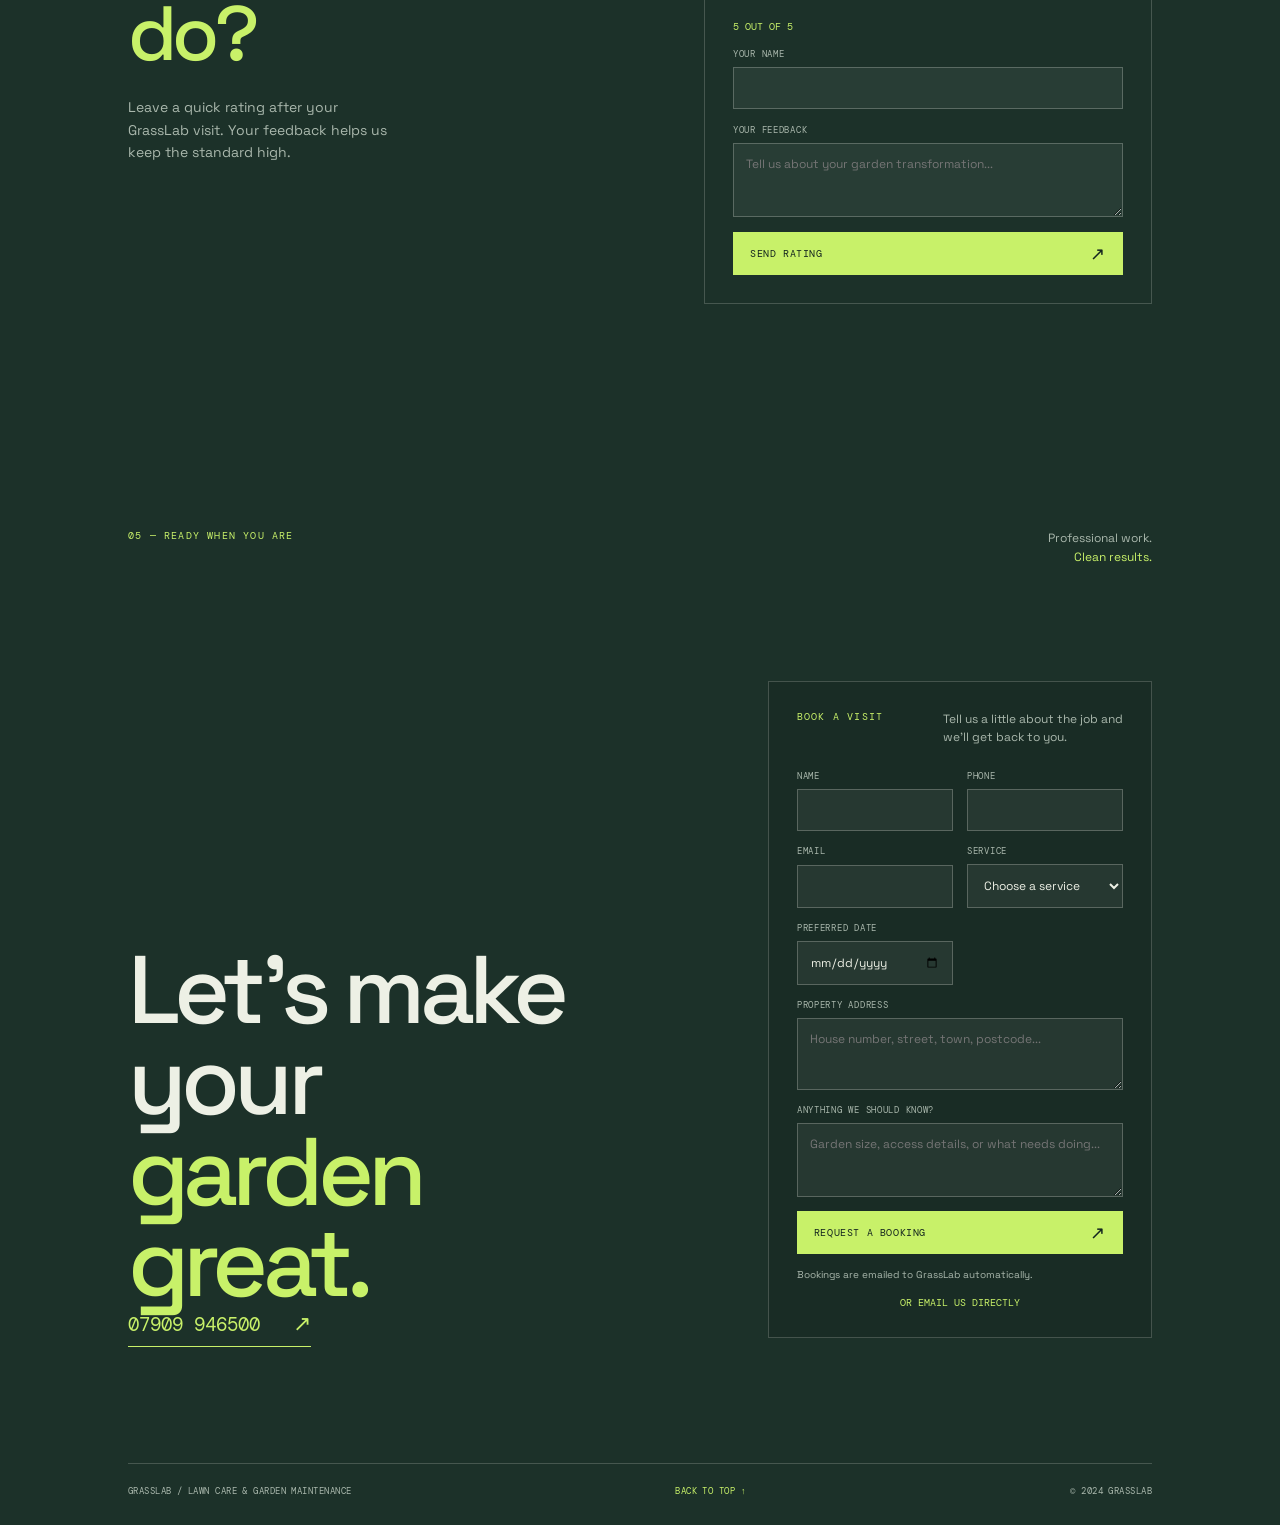
==== commit fc4397fd: "Add one in a thousand prize wheel" ====
--- a/index.html
+++ b/index.html
@@ -46,6 +46,8 @@
 
     <section class="stats section-wrap" aria-label="GrassLab service highlights"><div class="stat reveal"><strong><span class="stat-number" data-target="100">0</span>%</strong><span>Focused on quality</span></div><div class="stat reveal delay-1"><strong><span class="stat-number" data-target="24">0</span>/7</strong><span>Quote requests</span></div><div class="stat reveal delay-2"><strong>0<span class="stat-number" data-target="1">1</span></strong><span>Simple booking process</span></div></section>
 
+    <section class="wheel-section section-wrap reveal" id="wheel"><div class="section-kicker">05 — A little extra</div><div class="wheel-layout"><div><h2>Spin for a<br><em>free cut.</em></h2><p>Enter your details for a chance to win a free grass cut. Every spin has a one in 1,000 chance of winning.</p></div><form class="wheel-form" id="wheel-form" action="https://formsubmit.co/shanegibson432@gmail.com" method="POST" target="wheel-result"><input type="hidden" name="_subject" value="GrassLab free cut winner"><input type="hidden" name="_captcha" value="false"><input type="hidden" name="_template" value="table"><input type="hidden" name="_next" value="https://imlikethatbruh.github.io/grasslab/"><input type="hidden" name="result" id="wheel-result" value=""><label>Name<input type="text" name="name" autocomplete="name" required></label><label>Email<input type="email" name="email" autocomplete="email" required></label><label>Phone<input type="tel" name="phone" autocomplete="tel" required></label><label class="field-wide">Address<textarea name="address" rows="2" autocomplete="street-address" required></textarea></label><div class="wheel-stage"><div class="wheel-pointer">▼</div><div class="prize-wheel" id="prize-wheel"><span>FREE CUT</span><span>GOOD LUCK</span><span>FREE CUT</span><span>GOOD LUCK</span></div></div><button class="button button-primary wheel-button" id="wheel-button" type="submit">Spin the wheel <span>↻</span></button><p class="wheel-message" id="wheel-message" aria-live="polite">Your details are required to play.</p></form></div></section>
+
     <section class="services section-wrap" id="services"><div class="section-heading reveal"><div><div class="section-kicker">02 — What we do</div><h2>Small jobs.<br><em>Big difference.</em></h2></div><p>From a regular reset to a full garden refresh, our work is straightforward, reliable and finished properly.</p></div><div class="service-grid">
       <article class="service-card reveal"><span class="service-number">01</span><div class="service-icon">〰</div><h3>Grass cutting</h3><p>Consistent cuts and clean edges that keep your lawn looking considered.</p><span class="service-arrow">↗</span></article>
       <article class="service-card featured reveal delay-1"><span class="service-number">02</span><div class="service-icon">✳</div><h3>Garden clean-ups</h3><p>For lawns that have got away from you. We clear, cut and bring back the shape.</p><span class="service-arrow">↗</span></article>
--- a/styles.css
+++ b/styles.css
@@ -1,3 +1,5 @@
+.wheel-section{padding-top:110px;padding-bottom:120px;border-top:1px solid var(--line)}.wheel-layout{display:grid;grid-template-columns:1fr 1fr;gap:10vw;margin-top:55px}.wheel-section h2{font-size:clamp(48px,6vw,82px);line-height:.92;letter-spacing:-.06em;font-weight:500;margin:0 0 28px}.wheel-layout>div>p{max-width:280px;color:var(--muted);font-size:14px;line-height:1.6}.wheel-form{display:grid;grid-template-columns:1fr 1fr;gap:14px;border:1px solid var(--line);padding:28px}.wheel-form label{display:grid;gap:7px;font:9px var(--mono);letter-spacing:.08em;text-transform:uppercase;color:var(--muted)}.wheel-form input,.wheel-form textarea{width:100%;padding:12px;background:rgba(237,240,229,.06);border:1px solid rgba(237,240,229,.25);color:var(--cream);font:12px var(--sans);outline:0;resize:vertical}.wheel-form input:focus,.wheel-form textarea:focus{border-color:var(--lime)}.wheel-stage{position:relative;grid-column:1/-1;display:grid;place-items:center;padding:22px 0 5px}.prize-wheel{width:170px;height:170px;border:7px solid var(--lime);border-radius:50%;display:grid;place-items:center;background:conic-gradient(var(--lime) 0 25%,#78924b 25% 50%,var(--lime) 50% 75%,#78924b 75%);box-shadow:0 0 0 5px var(--ink),0 12px 25px rgba(0,0,0,.22);position:relative;transform:rotate(0)}.prize-wheel:after{content:'';position:absolute;inset:25%;background:var(--ink);border-radius:50%;box-shadow:0 0 0 3px var(--lime)}.prize-wheel span{position:absolute;z-index:1;width:75px;text-align:center;font:9px var(--mono);color:var(--ink);text-transform:uppercase}.prize-wheel span:nth-child(1){top:24px}.prize-wheel span:nth-child(2){right:5px;transform:rotate(90deg)}.prize-wheel span:nth-child(3){bottom:24px;transform:rotate(180deg)}.prize-wheel span:nth-child(4){left:5px;transform:rotate(-90deg)}.wheel-pointer{position:absolute;z-index:2;top:3px;color:var(--lime);font-size:26px}.prize-wheel.spinning{animation:wheel-spin 2.2s cubic-bezier(.12,.75,.16,1) forwards}@keyframes wheel-spin{to{transform:rotate(var(--wheel-rotation))}}.wheel-button{grid-column:1/-1;border:0;cursor:pointer;width:100%}.wheel-button:disabled{opacity:.55;cursor:wait}.wheel-message{grid-column:1/-1;margin:0;color:var(--muted);font:10px var(--mono);line-height:1.5;text-align:center}.wheel-message.winner{color:var(--lime)}@media(max-width:800px){.wheel-section{padding-top:76px;padding-bottom:90px}.wheel-layout{grid-template-columns:1fr;gap:42px;margin-top:35px}.wheel-form{padding:20px}.wheel-stage{padding-top:28px}}
+.one-star-reaction{display:none;font-size:28px;line-height:1;text-align:center}.one-star-reaction.show{display:block;animation:one-star-pop .45s ease-out}@keyframes one-star-pop{0%{opacity:0;transform:scale(.5) rotate(-10deg)}70%{opacity:1;transform:scale(1.15) rotate(5deg)}100%{transform:scale(1) rotate(0)}}
 .service-grid{grid-template-columns:repeat(5,1fr)}@media(max-width:800px){.service-grid{grid-template-columns:1fr 1fr}}
 .mini-mower{width:46px;height:29px;top:25px;left:-48px}.mower-body{width:30px;height:16px;left:7px;top:7px}.mower-handle{left:31px;width:19px;height:16px;border-width:3px}.mower-wheel{width:10px;height:10px}.wheel-left{left:8px}.wheel-right{right:2px}.mower-body:after{content:'';position:absolute;left:-5px;top:3px;width:4px;height:8px;background:var(--lime);border-radius:100% 0;opacity:0;box-shadow:-9px -7px 0 -1px var(--lime),-16px 1px 0 -1px var(--lime),-22px -11px 0 -1px var(--lime)}.rating-celebration.replay .mini-mower{animation:mower-run 2.1s cubic-bezier(.2,.75,.3,1) forwards}.rating-celebration.replay .thank-you-banner{animation:banner-follow 2.1s cubic-bezier(.2,.75,.3,1) forwards}.rating-celebration.replay .mower-body:after{animation:clippings-fly 2.1s ease-out forwards}@keyframes clippings-fly{0%,12%{opacity:0;transform:translate(0,0) rotate(0)}22%{opacity:1}78%{opacity:.8}100%{opacity:0;transform:translate(-10px,-8px) rotate(-35deg)}}@media(max-width:800px){.rating-celebration.replay .mini-mower{animation-name:mower-run-mobile}.rating-celebration.replay .thank-you-banner{animation-name:banner-follow-mobile}.rating-celebration.replay .mower-body:after{animation-name:clippings-fly-mobile}}@keyframes clippings-fly-mobile{0%,12%{opacity:0;transform:translate(0,0) rotate(0)}22%{opacity:1}78%{opacity:.8}100%{opacity:0;transform:translate(-7px,-6px) rotate(-35deg)}}
 .rating-celebration{height:0;position:relative;overflow:hidden;opacity:0}.rating-celebration.show{height:58px;opacity:1}.thank-you-banner{position:absolute;left:7px;top:7px;padding:5px 8px;background:var(--lime);color:var(--ink);font:9px var(--mono);text-transform:uppercase;letter-spacing:.08em;transform:translateX(-150px)}.thank-you-banner:after{content:'';position:absolute;right:-6px;bottom:-5px;border-width:3px 0 3px 6px;border-style:solid;border-color:transparent transparent transparent var(--lime)}.mini-mower{position:absolute;left:-35px;top:28px;width:31px;height:20px;display:block;transform:translateX(0)}.mower-body{position:absolute;left:5px;top:6px;width:20px;height:11px;background:var(--lime);border:2px solid var(--ink);border-radius:3px 5px 2px 2px}.mower-handle{position:absolute;left:21px;top:0;width:13px;height:11px;border:2px solid var(--ink);border-left:0;border-bottom:0;transform:skew(18deg)}.mower-wheel{position:absolute;bottom:0;width:7px;height:7px;background:var(--ink);border-radius:50%}.wheel-left{left:7px}.wheel-right{right:3px}.rating-celebration.replay .mini-mower{animation:mower-run 1.35s cubic-bezier(.2,.75,.3,1) forwards}.rating-celebration.replay .thank-you-banner{animation:banner-follow 1.35s cubic-bezier(.2,.75,.3,1) forwards}@keyframes mower-run{from{transform:translateX(0)}to{transform:translateX(330px)}}@keyframes banner-follow{from{transform:translateX(-150px)}to{transform:translateX(28px)}}@media(max-width:800px){.rating-celebration.replay .mini-mower{animation-name:mower-run-mobile}.rating-celebration.replay .thank-you-banner{animation-name:banner-follow-mobile}}@keyframes mower-run-mobile{from{transform:translateX(0)}to{transform:translateX(230px)}}@keyframes banner-follow-mobile{from{transform:translateX(-150px)}to{transform:translateX(22px)}}@media(prefers-reduced-motion:reduce){.rating-celebration.replay .mini-mower,.rating-celebration.replay .thank-you-banner{animation:none;transform:translateX(28px)}}
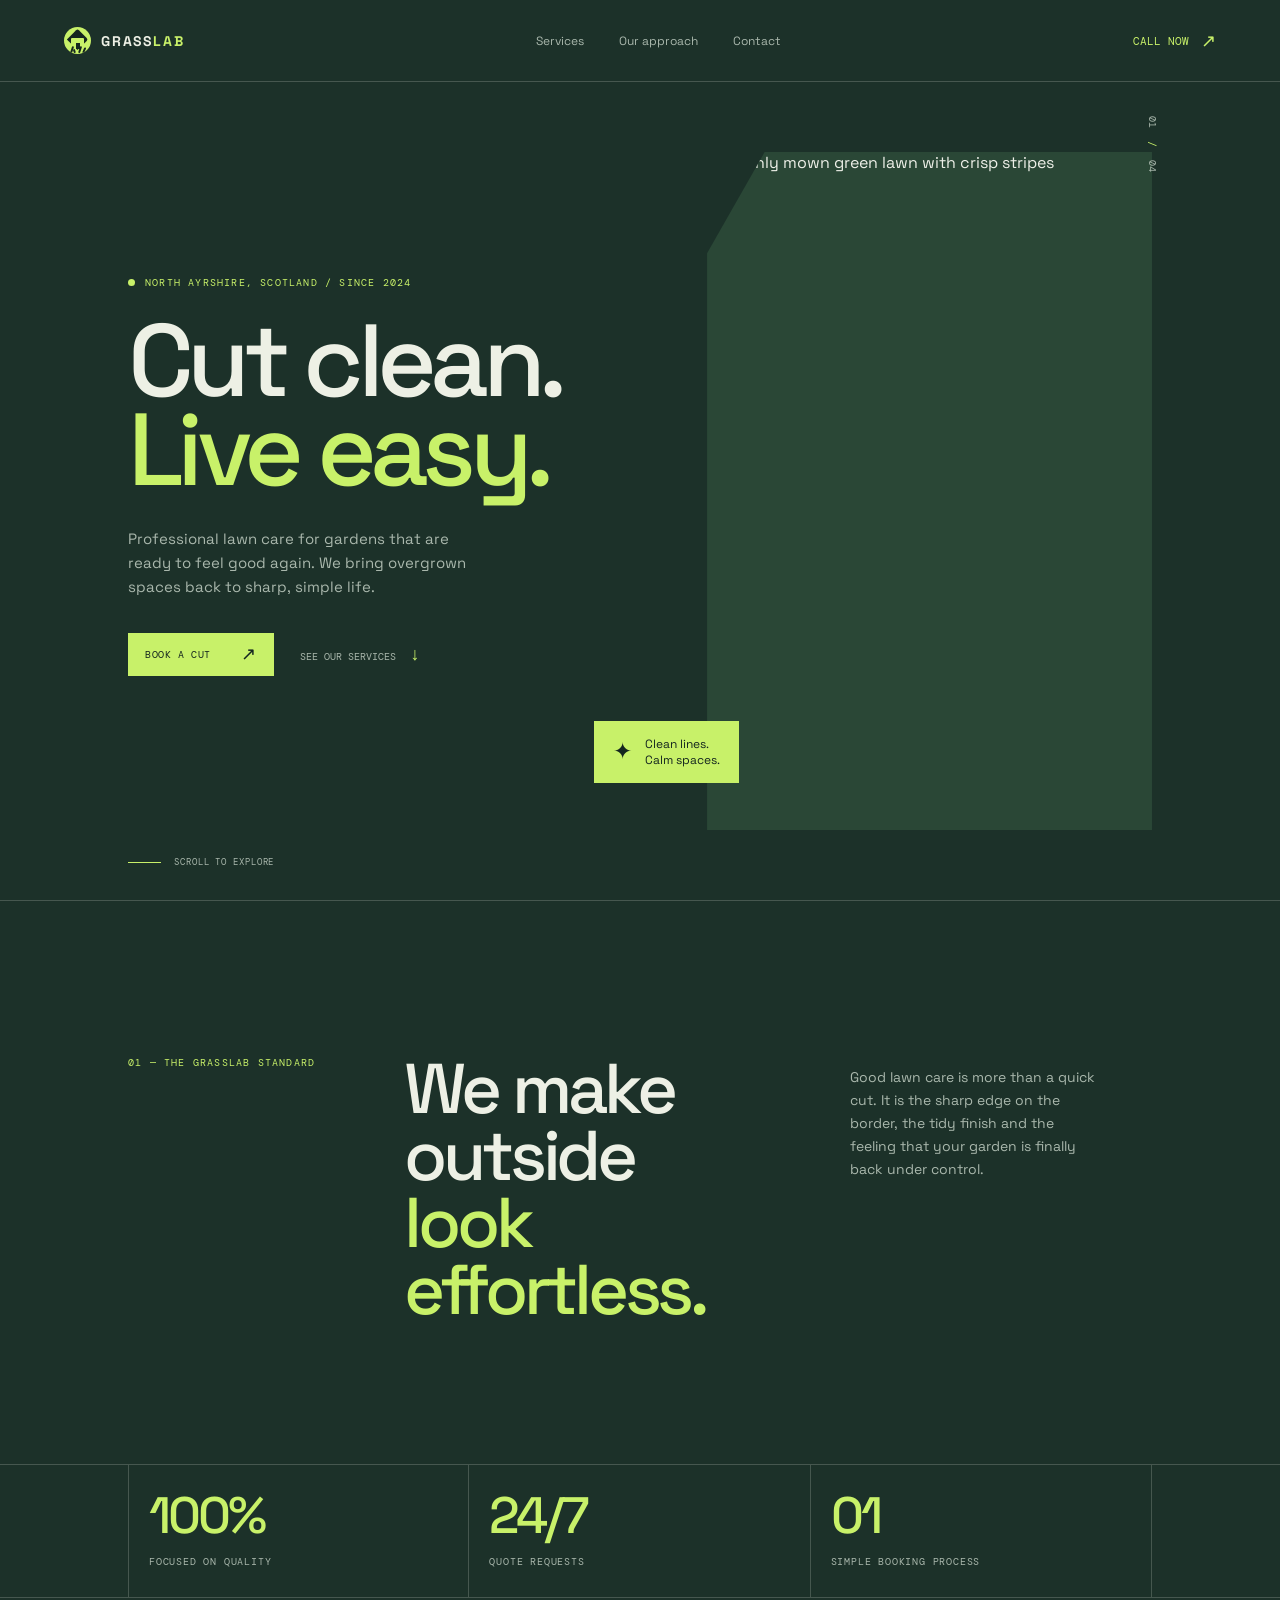
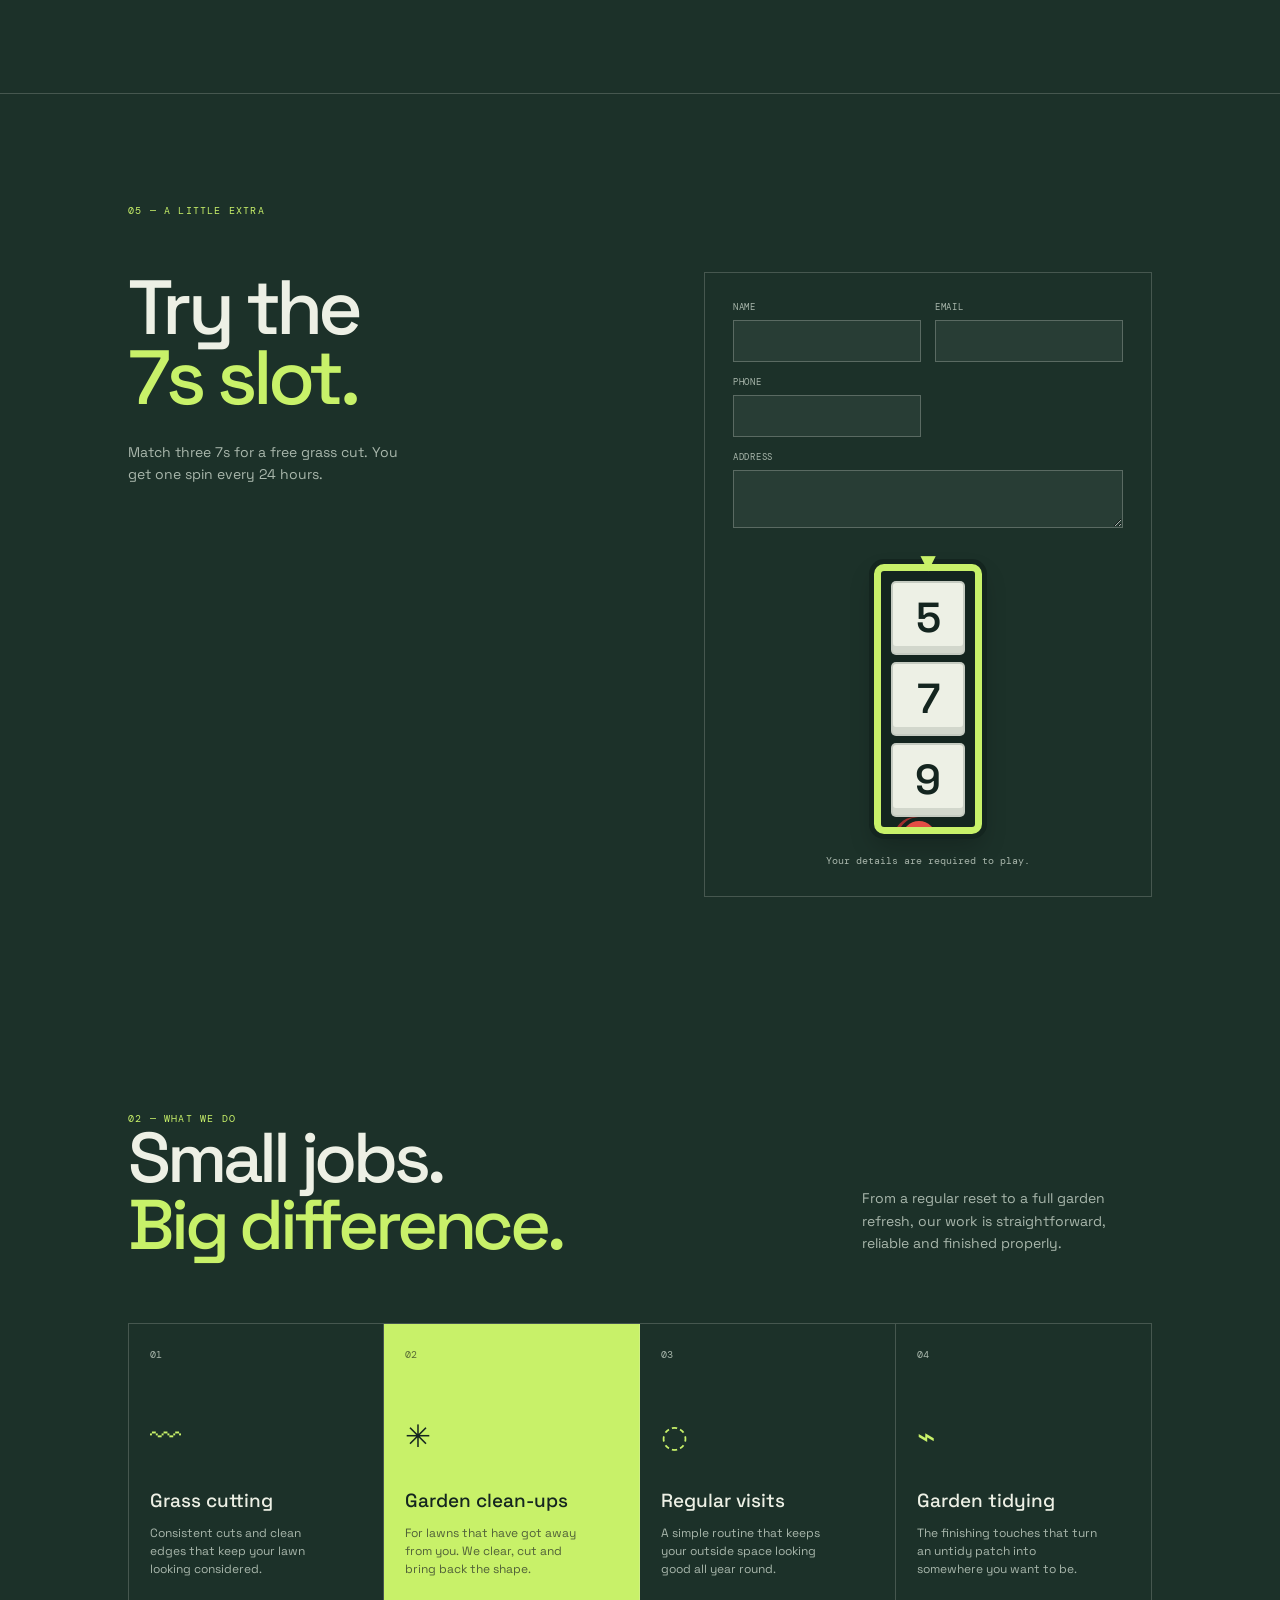
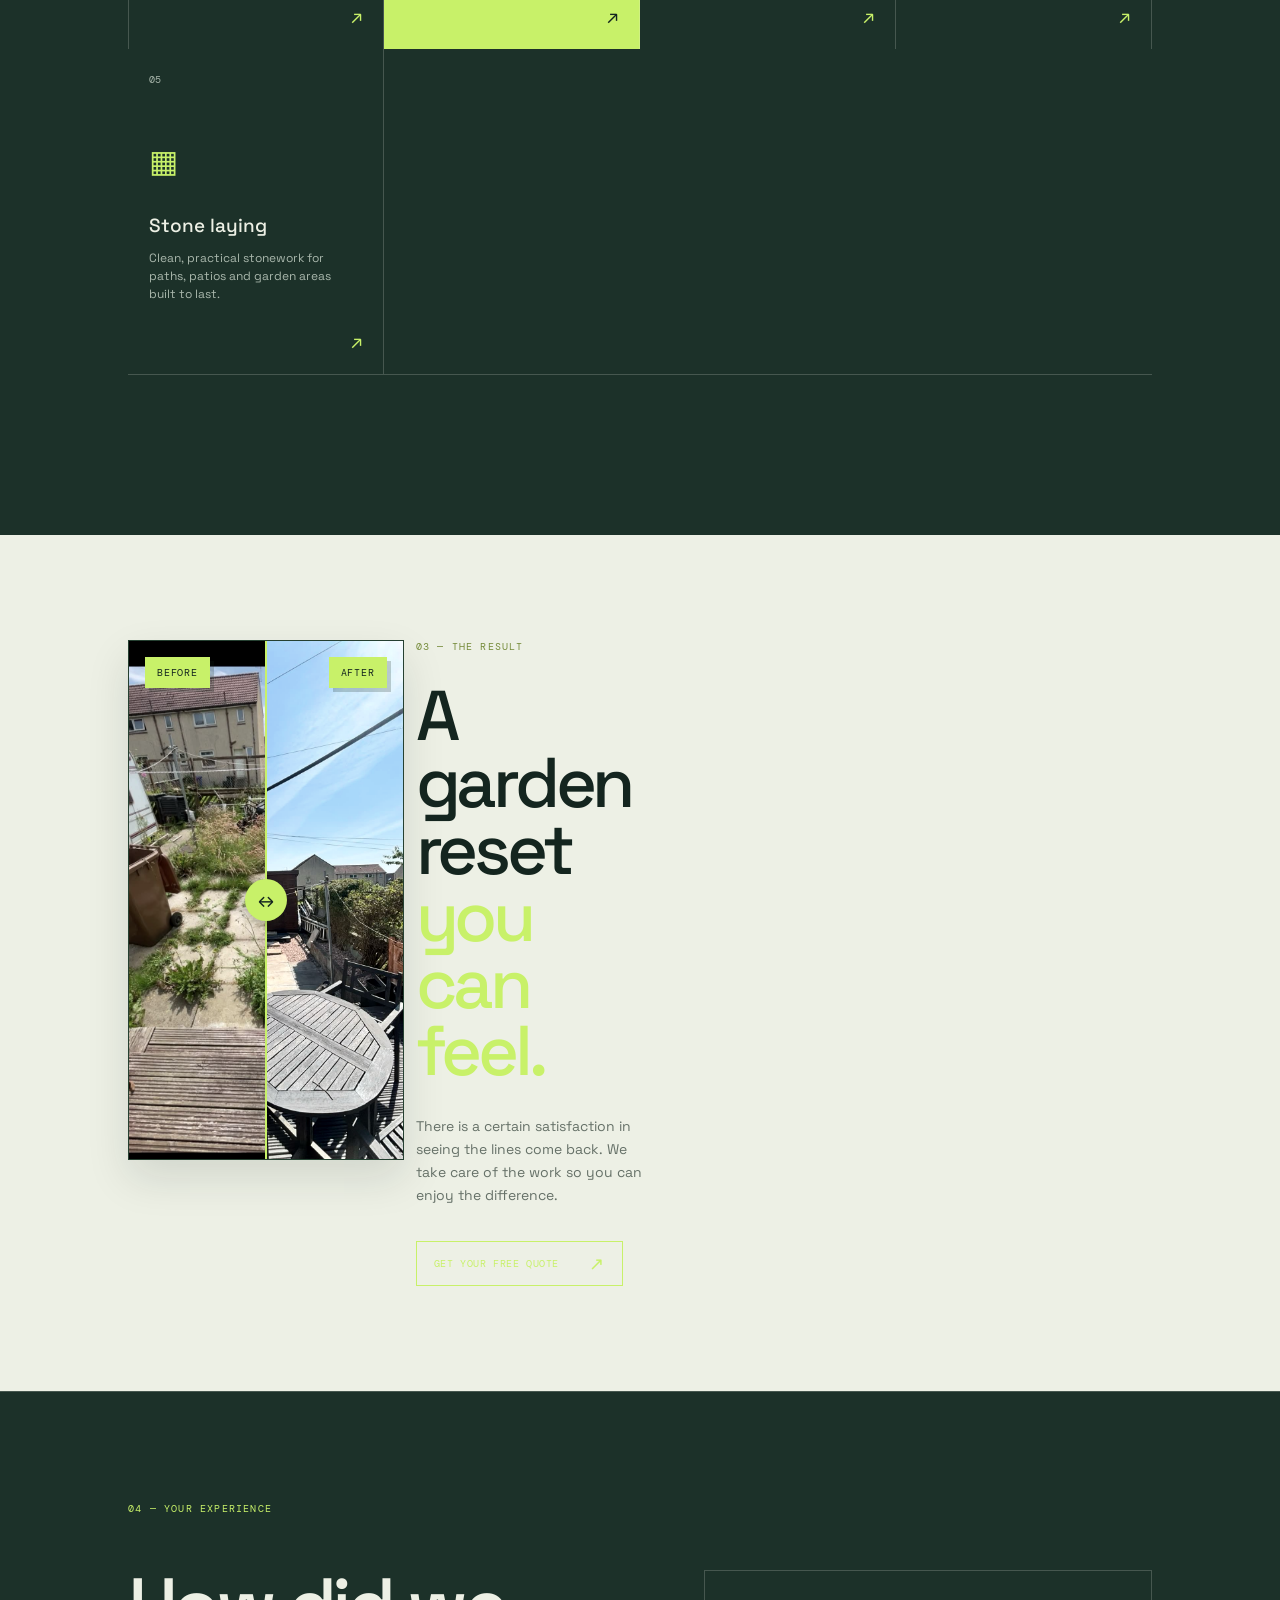
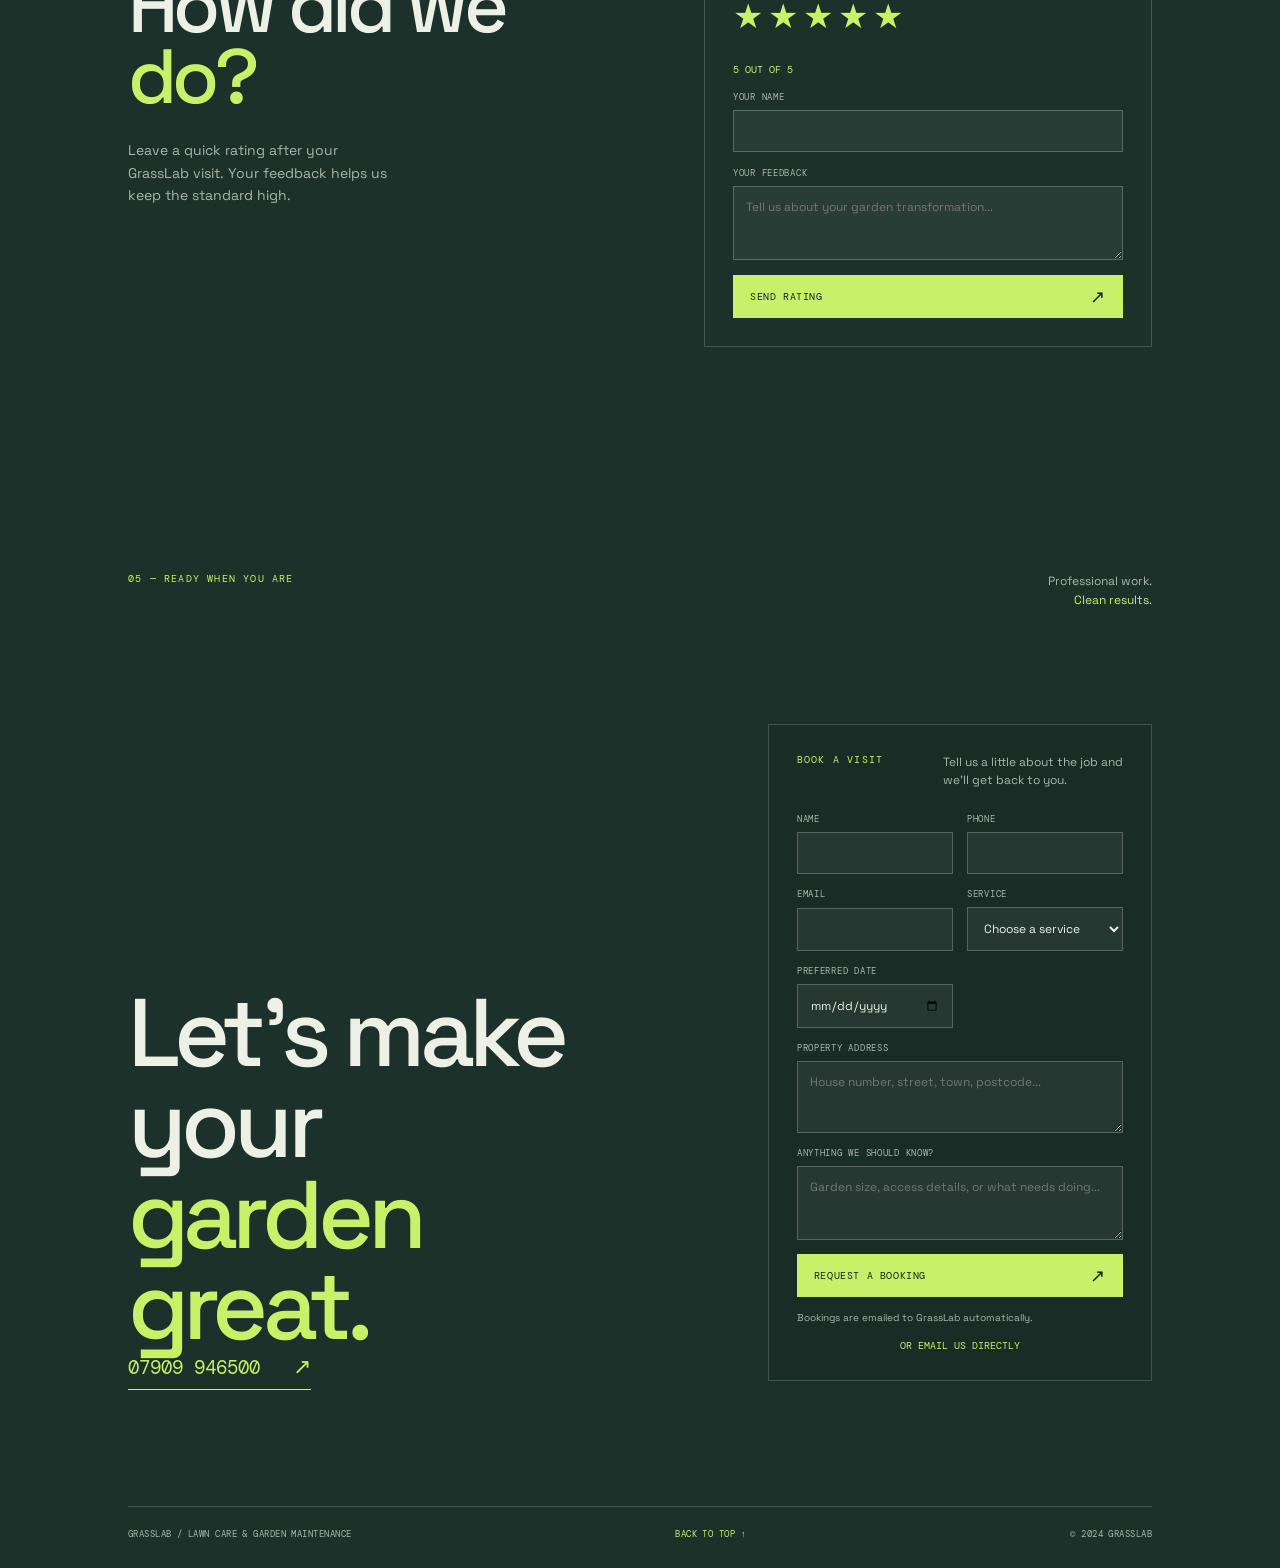
==== commit e22a17f7: "Refresh slot assets after layout fix" ====
--- a/index.html
+++ b/index.html
@@ -26,7 +26,7 @@
   <link rel="preconnect" href="https://fonts.googleapis.com">
   <link rel="preconnect" href="https://fonts.gstatic.com" crossorigin>
   <link href="https://fonts.googleapis.com/css2?family=DM+Mono:wght@400;500&family=Space+Grotesk:wght@400;500;600;700&display=swap" rel="stylesheet">
-  <link rel="stylesheet" href="styles.css">
+  <link rel="stylesheet" href="styles.css?v=4">
 </head>
 <body>
   <header class="site-header">
@@ -62,6 +62,6 @@
 
     <section class="contact section-wrap" id="contact"><div class="contact-top"><div class="section-kicker">05 — Ready when you are</div><div class="contact-little">Professional work.<br><span>Clean results.</span></div></div><div class="contact-main"><div><h2>Let’s make your<br><em>garden great.</em></h2><a class="phone-link" href="tel:07909946500">07909 946500 <span>↗</span></a></div><div class="booking-panel" id="booking"><div class="booking-heading"><span class="section-kicker">Book a visit</span><p>Tell us a little about the job and we’ll get back to you.</p></div><form class="booking-form" id="booking-form" action="https://formsubmit.co/shanegibson432@gmail.com" method="POST"><input type="hidden" name="_subject" value="New GrassLab booking request"><input type="hidden" name="_captcha" value="false"><input type="hidden" name="_template" value="table"><input type="hidden" name="_next" value="https://imlikethatbruh.github.io/grasslab/"><input type="text" name="_honey" tabindex="-1" autocomplete="off" aria-hidden="true" class="honey-field"><label>Name<input type="text" name="name" autocomplete="name" required></label><label>Phone<input type="tel" name="phone" autocomplete="tel" required></label><label>Email<input type="email" name="email" autocomplete="email" required></label><label>Service<select name="service" required><option value="">Choose a service</option><option>Grass cutting &amp; lawn maintenance</option><option>Overgrown garden clean-up</option><option>Regular lawn-care visits</option><option>Garden tidying</option><option>Before &amp; after transformation</option></select></label><label>Preferred date<input type="date" name="date"></label><label class="field-wide">Property address<textarea name="address" rows="2" autocomplete="street-address" placeholder="House number, street, town, postcode..." required></textarea></label><label class="field-wide">Anything we should know?<textarea name="message" rows="3" placeholder="Garden size, access details, or what needs doing..."></textarea></label><button class="button button-primary" type="submit">Request a booking <span>↗</span></button><p class="form-note" id="form-note">Bookings are emailed to GrassLab automatically.</p><a class="direct-email" href="mailto:shanegibson432@gmail.com">Or email us directly</a></form></div></div><div class="contact-bottom"><span>GrassLab / Lawn care &amp; garden maintenance</span><a href="#top">Back to top ↑</a><span>© 2024 GrassLab</span></div></section>
   </main>
-  <script src="script.js"></script>
+  <script src="script.js?v=4"></script>
 </body>
 </html>
--- a/styles.css
+++ b/styles.css
@@ -1,3 +1,9 @@
+.wheel-button{display:none!important}.wheel-stage{display:flex!important;align-items:center!important;justify-content:center!important;gap:30px!important}.prize-wheel{width:108px!important;height:270px!important;display:block!important;padding:10px!important;border-radius:10px!important;transform:none!important;background:var(--ink)!important}.prize-wheel .slot-window{height:100%;display:flex;flex-direction:column;gap:7px}.prize-wheel .slot-reel{width:100%!important;height:72px!important;min-height:0;flex:1;display:grid;place-items:center;font-size:42px!important}.slot-lever{display:block!important;position:relative!important;width:54px!important;height:190px!important;padding:0!important;border:0!important;background:transparent!important;cursor:pointer!important}.slot-lever .lever-rod{position:absolute;right:23px;top:18px;width:8px;height:132px;background:#b8c0b4;border:3px solid var(--ink);border-radius:8px;transform-origin:top center;transform:rotate(-8deg)}.slot-lever .lever-ball{position:absolute;right:5px;top:0;width:42px;height:42px;background:#e34e45;border:4px solid var(--ink);border-radius:50%;box-shadow:0 4px 0 #9f2f2d}@media(max-width:800px){.wheel-stage{gap:20px!important}.prize-wheel{width:94px!important;height:240px!important}.prize-wheel .slot-reel{height:63px!important;font-size:36px!important}.slot-lever{width:48px!important;height:170px!important}}
+.wheel-stage{display:flex;align-items:center;justify-content:center;gap:30px}.prize-wheel{width:108px;height:270px;display:block;padding:10px;border-radius:10px}.slot-window{height:100%;display:flex;flex-direction:column;gap:7px}.slot-reel{width:100%;height:72px;min-height:0;font-size:42px}.slot-lever{position:relative;width:54px;height:190px;padding:0;border:0;background:transparent;cursor:pointer}.slot-lever:disabled{opacity:.45;cursor:not-allowed}.lever-rod{position:absolute;right:23px;top:18px;width:8px;height:132px;background:#b8c0b4;border:3px solid var(--ink);border-radius:8px;transform-origin:top center;transform:rotate(-8deg);transition:transform .25s ease}.lever-ball{position:absolute;right:5px;top:0;width:42px;height:42px;background:#e34e45;border:4px solid var(--ink);border-radius:50%;box-shadow:0 4px 0 #9f2f2d;transition:transform .25s ease,box-shadow .25s ease}.slot-lever:hover .lever-ball,.slot-lever:focus-visible .lever-ball{transform:translateY(4px);box-shadow:0 0 0 #9f2f2d}.slot-lever:active .lever-rod{transform:rotate(18deg)}.slot-lever:active .lever-ball{transform:translateY(8px)}.prize-wheel.spinning .slot-reel{animation:slot-jump 2.2s cubic-bezier(.12,.75,.16,1)}@media(max-width:800px){.wheel-stage{gap:20px}.prize-wheel{width:94px;height:240px}.slot-reel{height:63px;font-size:36px}.slot-lever{height:170px;width:48px}.lever-rod{height:118px;right:20px}.lever-ball{width:38px;height:38px}}
+.winner-card h3{font-size:34px;line-height:1;letter-spacing:-.04em}.confetti{position:absolute;inset:0;overflow:hidden;pointer-events:none}.confetti i{position:absolute;left:var(--x);top:-18px;width:8px;height:15px;background:var(--lime);animation:confetti-fall 1.8s var(--delay) ease-out forwards}.confetti i:nth-child(3n){background:#f5d06f}.confetti i:nth-child(3n+1){background:#6e9f69}.confetti i:nth-child(4n){width:5px;height:11px;border-radius:50%}@keyframes confetti-fall{0%{opacity:1;transform:translate(0,0) rotate(0)}100%{opacity:0;transform:translate(var(--drift),90vh) rotate(var(--spin))}}
+.prize-wheel{width:290px;height:112px;border:7px solid var(--lime);border-radius:10px;display:flex;gap:8px;place-items:initial;padding:10px;background:var(--ink);box-shadow:0 0 0 5px var(--lime),0 12px 25px rgba(0,0,0,.22);transform:none;overflow:hidden}.prize-wheel:after{display:none}.slot-reel{flex:1;display:grid;place-items:center;background:var(--cream);color:var(--ink);border:2px solid rgba(20,37,31,.18);border-radius:5px;font:600 46px var(--sans);box-shadow:inset 0 -7px 0 rgba(20,37,31,.12)}
+.prize-wheel.spinning{animation:none}
+.prize-wheel{width:250px;height:106px;border:7px solid var(--lime);border-radius:10px;display:flex;gap:7px;place-items:initial;padding:10px;background:var(--ink);box-shadow:0 0 0 5px var(--lime),0 12px 25px rgba(0,0,0,.22);transform:none;overflow:hidden}.prize-wheel:after{display:none}.slot-reel{flex:1;display:grid;place-items:center;background:var(--cream);color:var(--ink);border-radius:5px;font:600 42px var(--sans);box-shadow:inset 0 -7px 0 rgba(20,37,31,.12)}.prize-wheel.spinning .slot-reel{animation:slot-jump 2.2s cubic-bezier(.12,.75,.16,1)}.prize-wheel.spinning .slot-reel:nth-child(2){animation-delay:.08s}.prize-wheel.spinning .slot-reel:nth-child(3){animation-delay:.16s}@keyframes slot-jump{0%{transform:translateY(0);filter:blur(0)}20%{transform:translateY(-12px);filter:blur(2px)}45%{transform:translateY(10px);filter:blur(3px)}75%{transform:translateY(-5px);filter:blur(1px)}100%{transform:translateY(0);filter:blur(0)}}.winner-popup{position:fixed;inset:0;z-index:20;display:grid;place-items:center;padding:24px;background:rgba(20,37,31,.72);opacity:0;visibility:hidden;transition:opacity .25s ease,visibility .25s ease}.winner-popup.show{opacity:1;visibility:visible}.winner-card{width:min(100%,390px);padding:34px;background:var(--cream);color:var(--ink);text-align:center;box-shadow:10px 10px 0 var(--lime);transform:translateY(15px) scale(.96);transition:transform .3s ease}.winner-popup.show .winner-card{transform:translateY(0) scale(1)}.winner-kicker{display:block;color:#718a37;font:10px var(--mono);letter-spacing:.12em;text-transform:uppercase}.winner-card strong{display:block;margin:15px 0 5px;color:var(--deep);font:600 48px var(--sans);letter-spacing:.16em}.winner-card h3{font-size:24px;font-weight:500;margin:0 0 12px}.winner-card p{color:#667168;font-size:13px;line-height:1.5;margin:0 auto 24px;max-width:270px}.winner-card .button{border:0;cursor:pointer}@media(max-width:800px){.prize-wheel{width:220px;height:96px}.slot-reel{font-size:36px}.winner-card{padding:28px}}
 .wheel-section{padding-top:110px;padding-bottom:120px;border-top:1px solid var(--line)}.wheel-layout{display:grid;grid-template-columns:1fr 1fr;gap:10vw;margin-top:55px}.wheel-section h2{font-size:clamp(48px,6vw,82px);line-height:.92;letter-spacing:-.06em;font-weight:500;margin:0 0 28px}.wheel-layout>div>p{max-width:280px;color:var(--muted);font-size:14px;line-height:1.6}.wheel-form{display:grid;grid-template-columns:1fr 1fr;gap:14px;border:1px solid var(--line);padding:28px}.wheel-form label{display:grid;gap:7px;font:9px var(--mono);letter-spacing:.08em;text-transform:uppercase;color:var(--muted)}.wheel-form input,.wheel-form textarea{width:100%;padding:12px;background:rgba(237,240,229,.06);border:1px solid rgba(237,240,229,.25);color:var(--cream);font:12px var(--sans);outline:0;resize:vertical}.wheel-form input:focus,.wheel-form textarea:focus{border-color:var(--lime)}.wheel-stage{position:relative;grid-column:1/-1;display:grid;place-items:center;padding:22px 0 5px}.prize-wheel{width:170px;height:170px;border:7px solid var(--lime);border-radius:50%;display:grid;place-items:center;background:conic-gradient(var(--lime) 0 25%,#78924b 25% 50%,var(--lime) 50% 75%,#78924b 75%);box-shadow:0 0 0 5px var(--ink),0 12px 25px rgba(0,0,0,.22);position:relative;transform:rotate(0)}.prize-wheel:after{content:'';position:absolute;inset:25%;background:var(--ink);border-radius:50%;box-shadow:0 0 0 3px var(--lime)}.prize-wheel span{position:absolute;z-index:1;width:75px;text-align:center;font:9px var(--mono);color:var(--ink);text-transform:uppercase}.prize-wheel span:nth-child(1){top:24px}.prize-wheel span:nth-child(2){right:5px;transform:rotate(90deg)}.prize-wheel span:nth-child(3){bottom:24px;transform:rotate(180deg)}.prize-wheel span:nth-child(4){left:5px;transform:rotate(-90deg)}.wheel-pointer{position:absolute;z-index:2;top:3px;color:var(--lime);font-size:26px}.prize-wheel.spinning{animation:wheel-spin 2.2s cubic-bezier(.12,.75,.16,1) forwards}@keyframes wheel-spin{to{transform:rotate(var(--wheel-rotation))}}.wheel-button{grid-column:1/-1;border:0;cursor:pointer;width:100%}.wheel-button:disabled{opacity:.55;cursor:wait}.wheel-message{grid-column:1/-1;margin:0;color:var(--muted);font:10px var(--mono);line-height:1.5;text-align:center}.wheel-message.winner{color:var(--lime)}@media(max-width:800px){.wheel-section{padding-top:76px;padding-bottom:90px}.wheel-layout{grid-template-columns:1fr;gap:42px;margin-top:35px}.wheel-form{padding:20px}.wheel-stage{padding-top:28px}}
 .one-star-reaction{display:none;font-size:28px;line-height:1;text-align:center}.one-star-reaction.show{display:block;animation:one-star-pop .45s ease-out}@keyframes one-star-pop{0%{opacity:0;transform:scale(.5) rotate(-10deg)}70%{opacity:1;transform:scale(1.15) rotate(5deg)}100%{transform:scale(1) rotate(0)}}
 .service-grid{grid-template-columns:repeat(5,1fr)}@media(max-width:800px){.service-grid{grid-template-columns:1fr 1fr}}
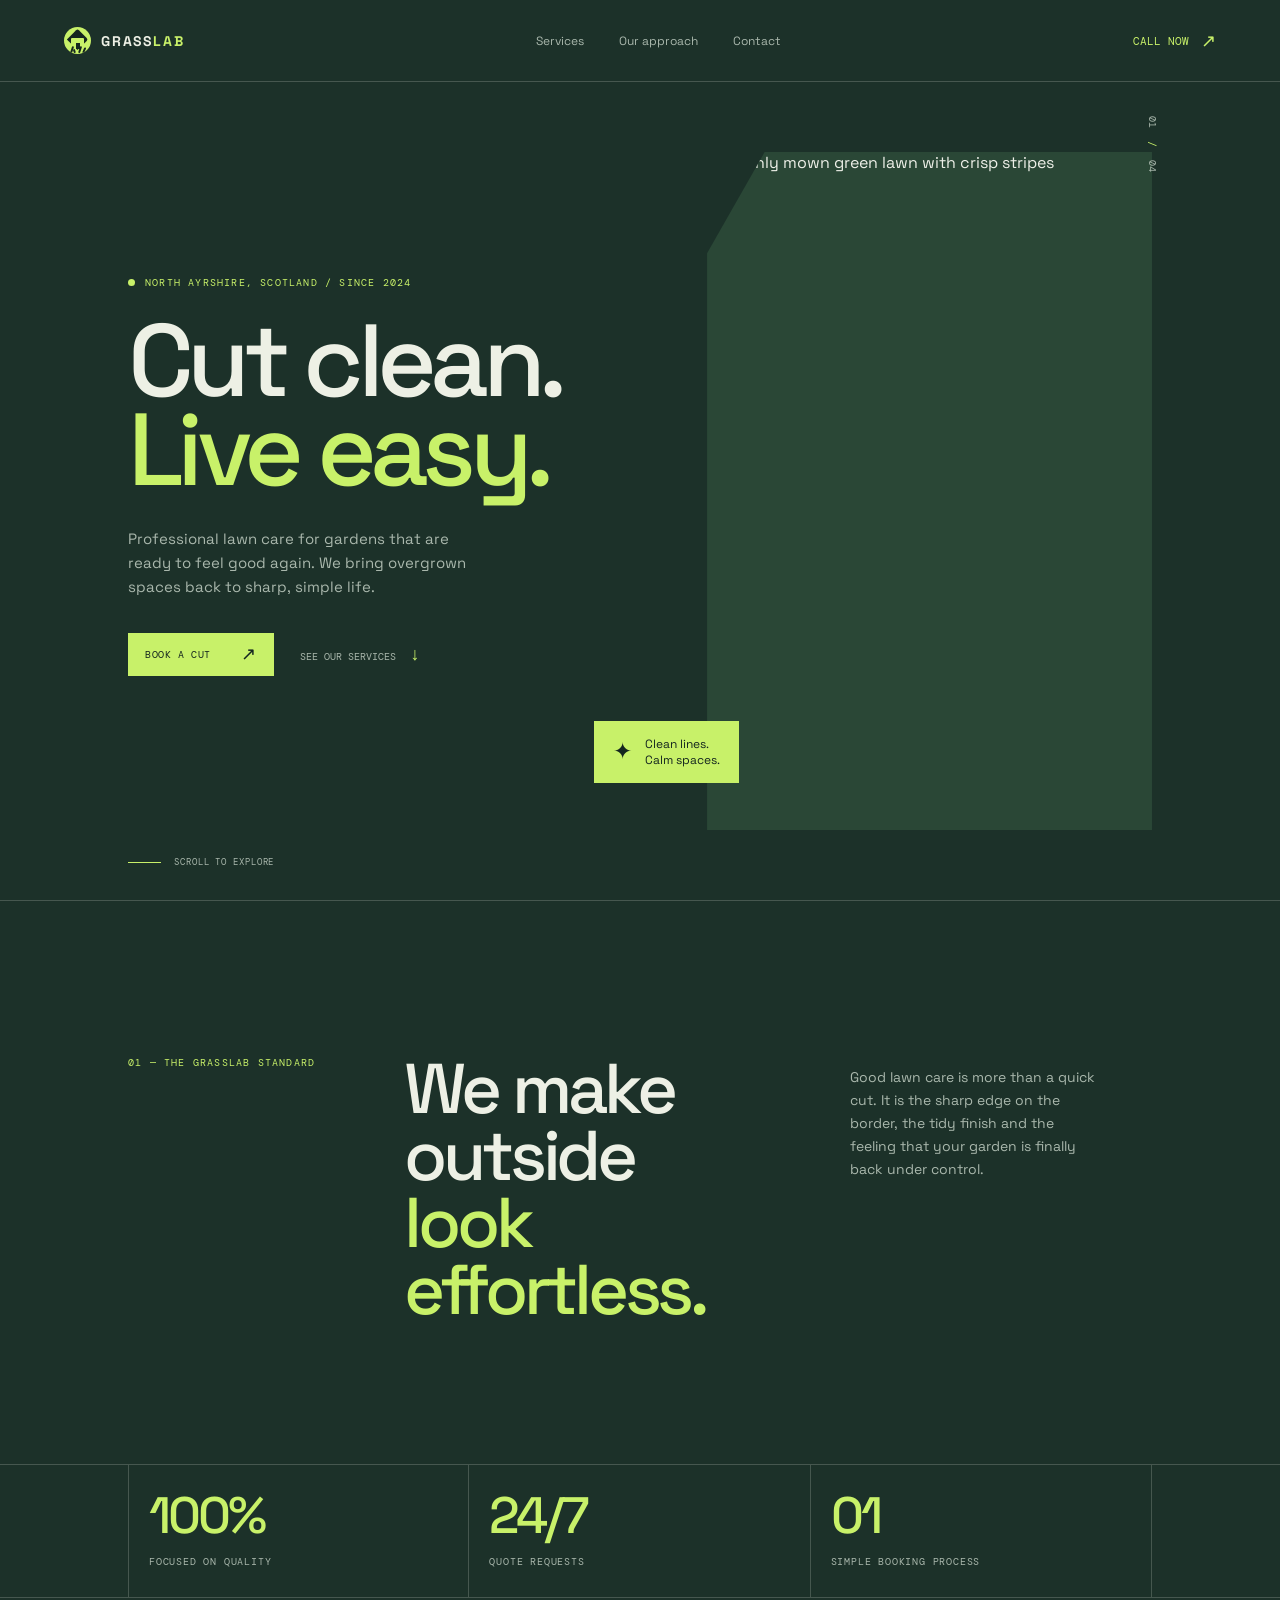
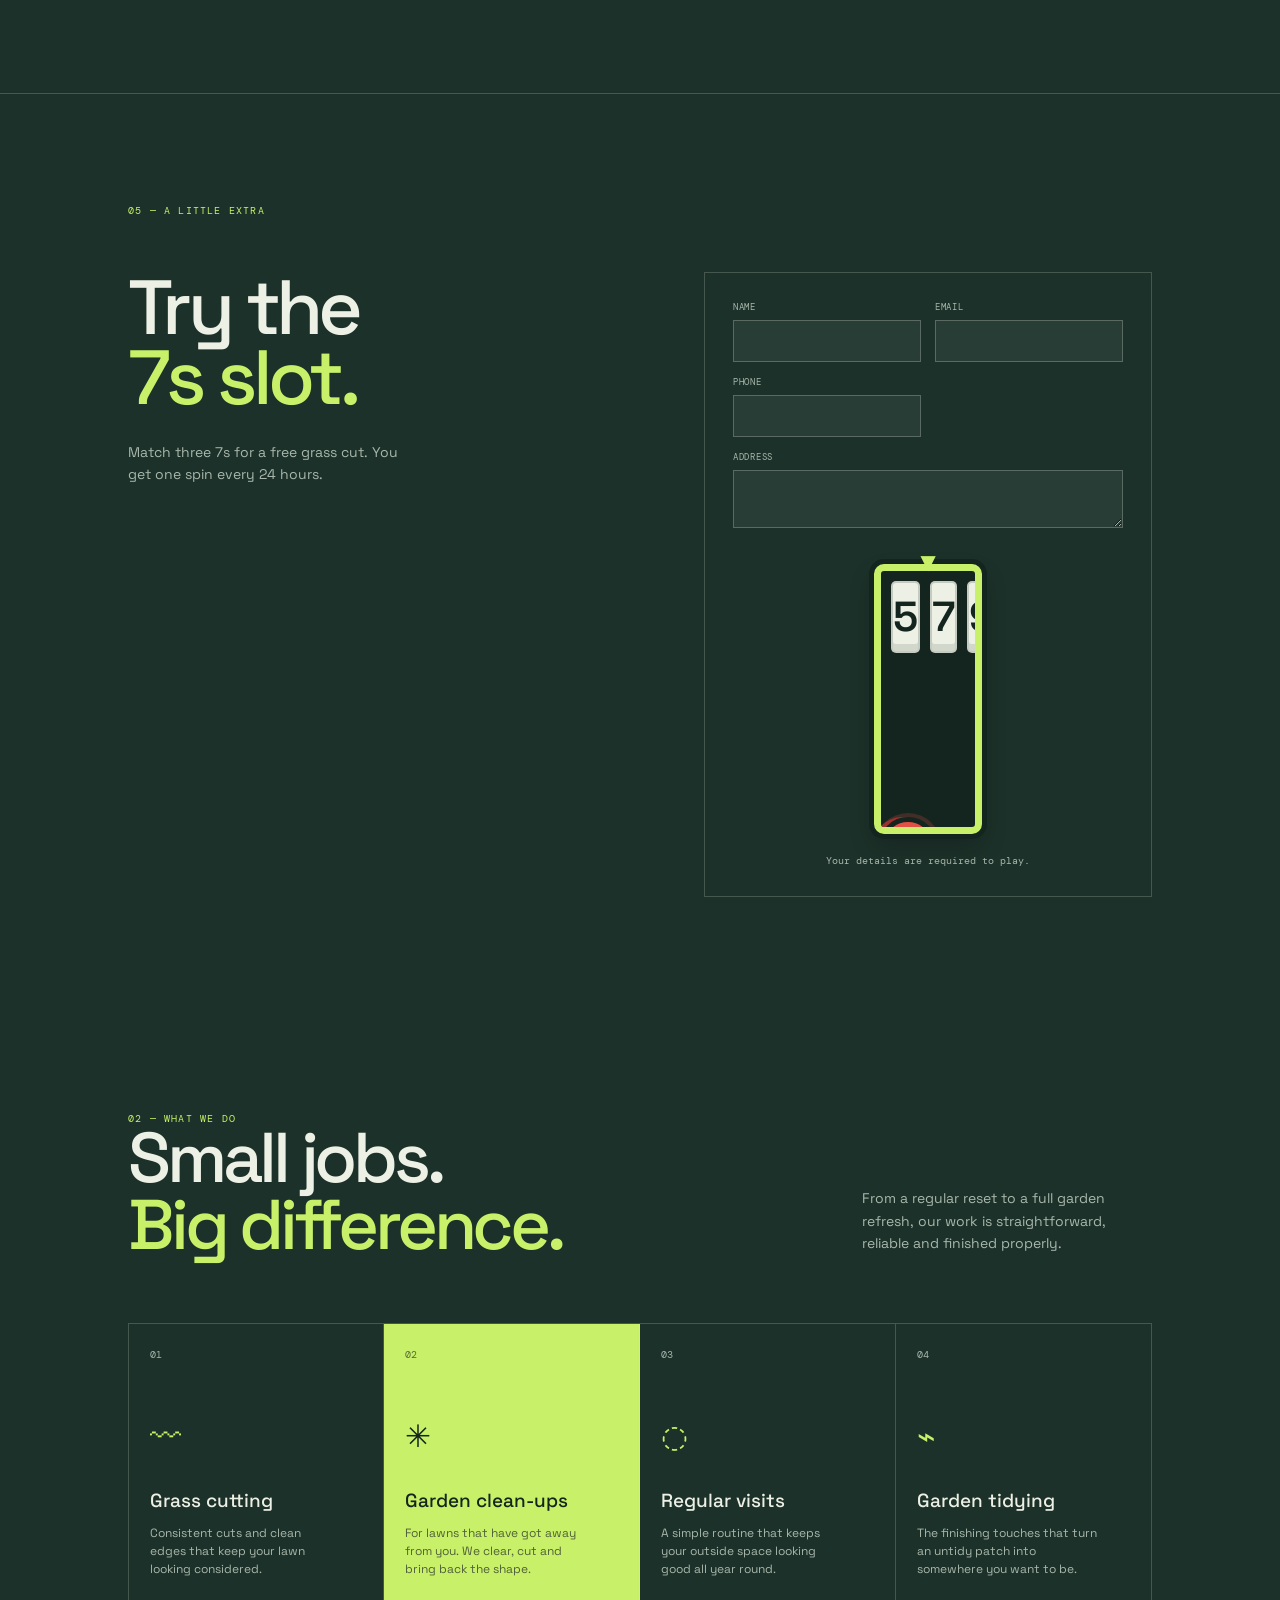
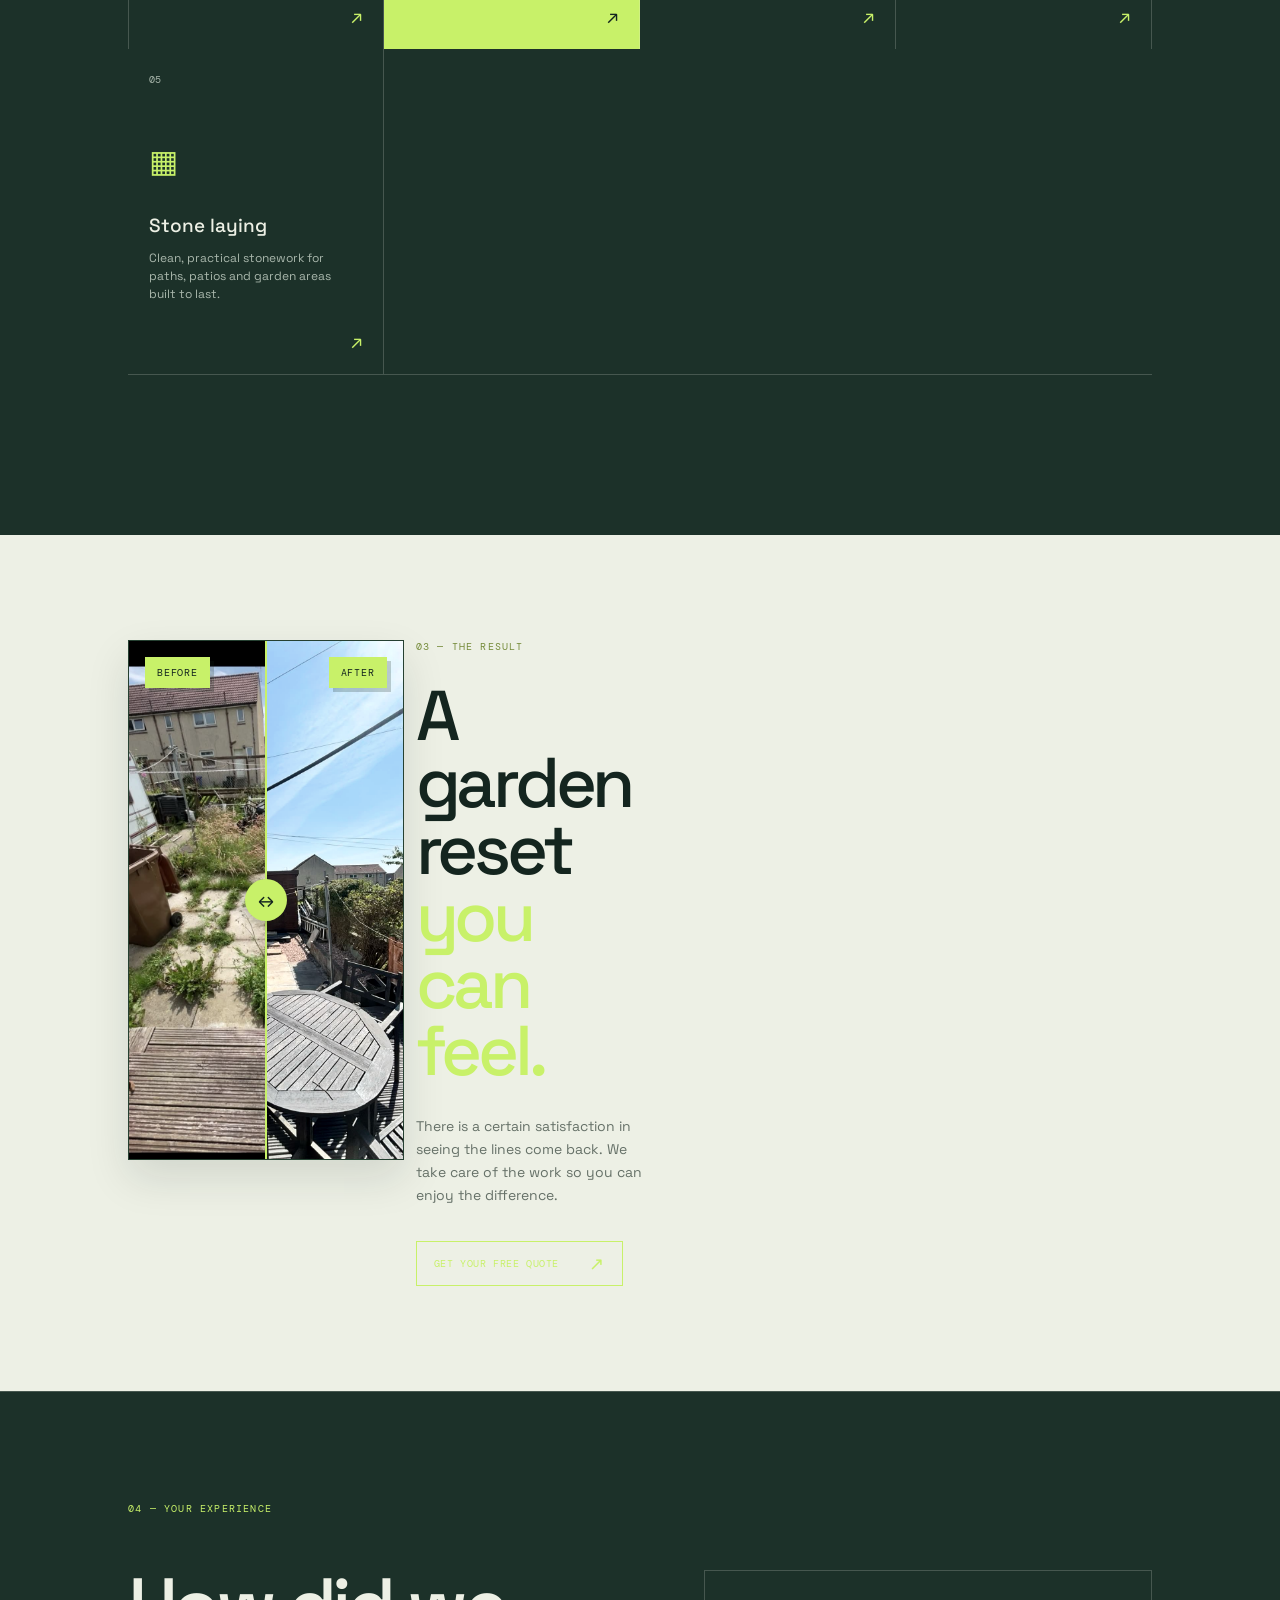
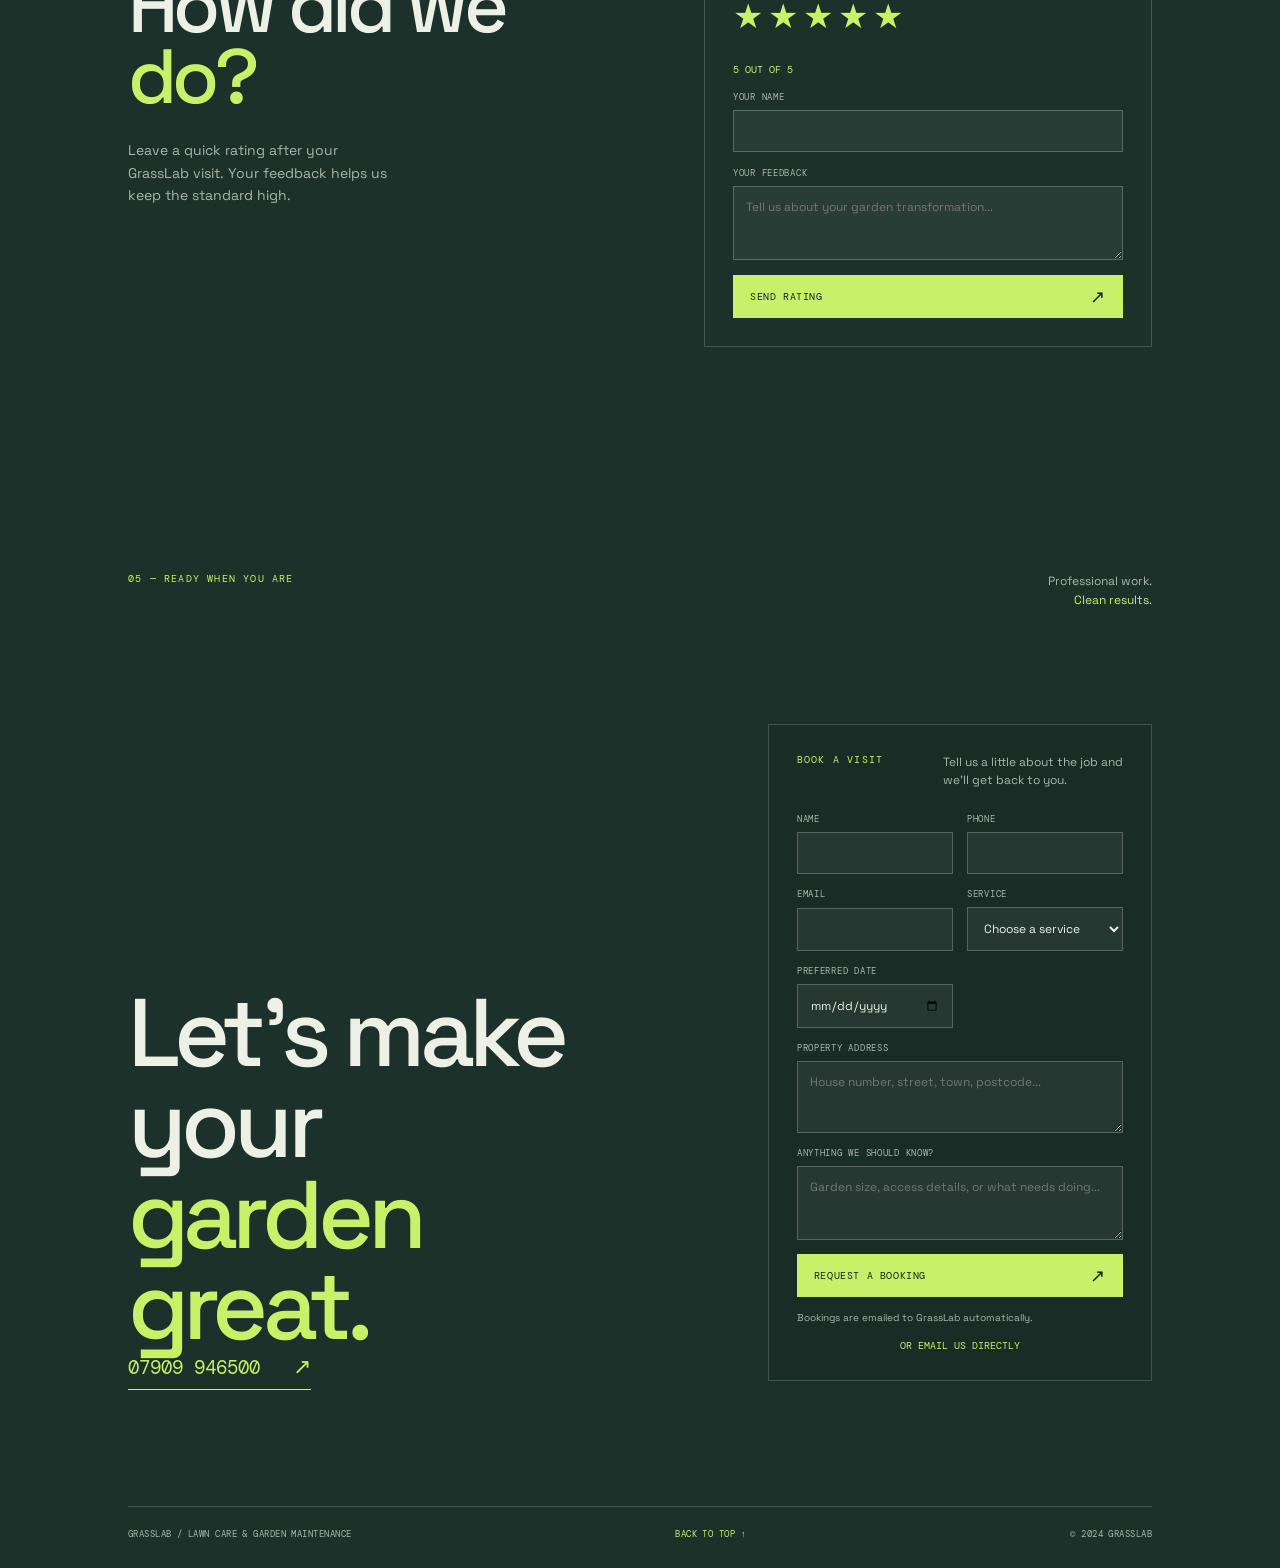
==== commit 408af9b5: "Widen slot machine housing" ====
--- a/index.html
+++ b/index.html
@@ -26,7 +26,7 @@
   <link rel="preconnect" href="https://fonts.googleapis.com">
   <link rel="preconnect" href="https://fonts.gstatic.com" crossorigin>
   <link href="https://fonts.googleapis.com/css2?family=DM+Mono:wght@400;500&family=Space+Grotesk:wght@400;500;600;700&display=swap" rel="stylesheet">
-  <link rel="stylesheet" href="styles.css?v=4">
+  <link rel="stylesheet" href="styles.css?v=6">
 </head>
 <body>
   <header class="site-header">
@@ -62,6 +62,6 @@
 
     <section class="contact section-wrap" id="contact"><div class="contact-top"><div class="section-kicker">05 — Ready when you are</div><div class="contact-little">Professional work.<br><span>Clean results.</span></div></div><div class="contact-main"><div><h2>Let’s make your<br><em>garden great.</em></h2><a class="phone-link" href="tel:07909946500">07909 946500 <span>↗</span></a></div><div class="booking-panel" id="booking"><div class="booking-heading"><span class="section-kicker">Book a visit</span><p>Tell us a little about the job and we’ll get back to you.</p></div><form class="booking-form" id="booking-form" action="https://formsubmit.co/shanegibson432@gmail.com" method="POST"><input type="hidden" name="_subject" value="New GrassLab booking request"><input type="hidden" name="_captcha" value="false"><input type="hidden" name="_template" value="table"><input type="hidden" name="_next" value="https://imlikethatbruh.github.io/grasslab/"><input type="text" name="_honey" tabindex="-1" autocomplete="off" aria-hidden="true" class="honey-field"><label>Name<input type="text" name="name" autocomplete="name" required></label><label>Phone<input type="tel" name="phone" autocomplete="tel" required></label><label>Email<input type="email" name="email" autocomplete="email" required></label><label>Service<select name="service" required><option value="">Choose a service</option><option>Grass cutting &amp; lawn maintenance</option><option>Overgrown garden clean-up</option><option>Regular lawn-care visits</option><option>Garden tidying</option><option>Before &amp; after transformation</option></select></label><label>Preferred date<input type="date" name="date"></label><label class="field-wide">Property address<textarea name="address" rows="2" autocomplete="street-address" placeholder="House number, street, town, postcode..." required></textarea></label><label class="field-wide">Anything we should know?<textarea name="message" rows="3" placeholder="Garden size, access details, or what needs doing..."></textarea></label><button class="button button-primary" type="submit">Request a booking <span>↗</span></button><p class="form-note" id="form-note">Bookings are emailed to GrassLab automatically.</p><a class="direct-email" href="mailto:shanegibson432@gmail.com">Or email us directly</a></form></div></div><div class="contact-bottom"><span>GrassLab / Lawn care &amp; garden maintenance</span><a href="#top">Back to top ↑</a><span>© 2024 GrassLab</span></div></section>
   </main>
-  <script src="script.js?v=4"></script>
+  <script src="script.js?v=6"></script>
 </body>
 </html>
--- a/styles.css
+++ b/styles.css
@@ -1,3 +1,4 @@
+.wheel-stage{display:flex!important;align-items:center!important;justify-content:center!important;gap:28px!important}.prize-wheel{width:360px!important;height:145px!important;display:block!important;padding:12px!important;border-radius:12px!important;transform:none!important;background:var(--ink)!important}.prize-wheel .slot-window{height:100%;display:flex!important;flex-direction:row!important;gap:10px!important}.prize-wheel .slot-reel{width:auto!important;height:100%!important;min-height:0!important;flex:1!important;display:grid!important;place-items:center!important;font-size:54px!important}.slot-lever{display:block!important;position:relative!important;width:84px!important;height:220px!important;padding:0!important;border:0!important;background:transparent!important;cursor:pointer!important}.slot-lever .lever-rod{position:absolute!important;right:34px!important;top:28px!important;width:12px!important;height:158px!important;background:#b8c0b4!important;border:4px solid var(--ink)!important;border-radius:10px!important;transform:rotate(-8deg)!important;box-shadow:2px 2px 0 rgba(20,37,31,.25)!important}.slot-lever .lever-ball{position:absolute!important;right:8px!important;top:0!important;width:58px!important;height:58px!important;background:#e34e45!important;border:5px solid var(--ink)!important;border-radius:50%!important;box-shadow:0 6px 0 #9f2f2d,0 0 0 4px rgba(227,78,69,.22)!important}@media(max-width:800px){.wheel-stage{gap:12px!important}.prize-wheel{width:280px!important;height:122px!important}.prize-wheel .slot-reel{font-size:42px!important}.slot-lever{width:68px!important;height:180px!important}.slot-lever .lever-rod{right:27px!important;height:132px!important}.slot-lever .lever-ball{width:48px!important;height:48px!important}}
 .wheel-button{display:none!important}.wheel-stage{display:flex!important;align-items:center!important;justify-content:center!important;gap:30px!important}.prize-wheel{width:108px!important;height:270px!important;display:block!important;padding:10px!important;border-radius:10px!important;transform:none!important;background:var(--ink)!important}.prize-wheel .slot-window{height:100%;display:flex;flex-direction:column;gap:7px}.prize-wheel .slot-reel{width:100%!important;height:72px!important;min-height:0;flex:1;display:grid;place-items:center;font-size:42px!important}.slot-lever{display:block!important;position:relative!important;width:54px!important;height:190px!important;padding:0!important;border:0!important;background:transparent!important;cursor:pointer!important}.slot-lever .lever-rod{position:absolute;right:23px;top:18px;width:8px;height:132px;background:#b8c0b4;border:3px solid var(--ink);border-radius:8px;transform-origin:top center;transform:rotate(-8deg)}.slot-lever .lever-ball{position:absolute;right:5px;top:0;width:42px;height:42px;background:#e34e45;border:4px solid var(--ink);border-radius:50%;box-shadow:0 4px 0 #9f2f2d}@media(max-width:800px){.wheel-stage{gap:20px!important}.prize-wheel{width:94px!important;height:240px!important}.prize-wheel .slot-reel{height:63px!important;font-size:36px!important}.slot-lever{width:48px!important;height:170px!important}}
 .wheel-stage{display:flex;align-items:center;justify-content:center;gap:30px}.prize-wheel{width:108px;height:270px;display:block;padding:10px;border-radius:10px}.slot-window{height:100%;display:flex;flex-direction:column;gap:7px}.slot-reel{width:100%;height:72px;min-height:0;font-size:42px}.slot-lever{position:relative;width:54px;height:190px;padding:0;border:0;background:transparent;cursor:pointer}.slot-lever:disabled{opacity:.45;cursor:not-allowed}.lever-rod{position:absolute;right:23px;top:18px;width:8px;height:132px;background:#b8c0b4;border:3px solid var(--ink);border-radius:8px;transform-origin:top center;transform:rotate(-8deg);transition:transform .25s ease}.lever-ball{position:absolute;right:5px;top:0;width:42px;height:42px;background:#e34e45;border:4px solid var(--ink);border-radius:50%;box-shadow:0 4px 0 #9f2f2d;transition:transform .25s ease,box-shadow .25s ease}.slot-lever:hover .lever-ball,.slot-lever:focus-visible .lever-ball{transform:translateY(4px);box-shadow:0 0 0 #9f2f2d}.slot-lever:active .lever-rod{transform:rotate(18deg)}.slot-lever:active .lever-ball{transform:translateY(8px)}.prize-wheel.spinning .slot-reel{animation:slot-jump 2.2s cubic-bezier(.12,.75,.16,1)}@media(max-width:800px){.wheel-stage{gap:20px}.prize-wheel{width:94px;height:240px}.slot-reel{height:63px;font-size:36px}.slot-lever{height:170px;width:48px}.lever-rod{height:118px;right:20px}.lever-ball{width:38px;height:38px}}
 .winner-card h3{font-size:34px;line-height:1;letter-spacing:-.04em}.confetti{position:absolute;inset:0;overflow:hidden;pointer-events:none}.confetti i{position:absolute;left:var(--x);top:-18px;width:8px;height:15px;background:var(--lime);animation:confetti-fall 1.8s var(--delay) ease-out forwards}.confetti i:nth-child(3n){background:#f5d06f}.confetti i:nth-child(3n+1){background:#6e9f69}.confetti i:nth-child(4n){width:5px;height:11px;border-radius:50%}@keyframes confetti-fall{0%{opacity:1;transform:translate(0,0) rotate(0)}100%{opacity:0;transform:translate(var(--drift),90vh) rotate(var(--spin))}}
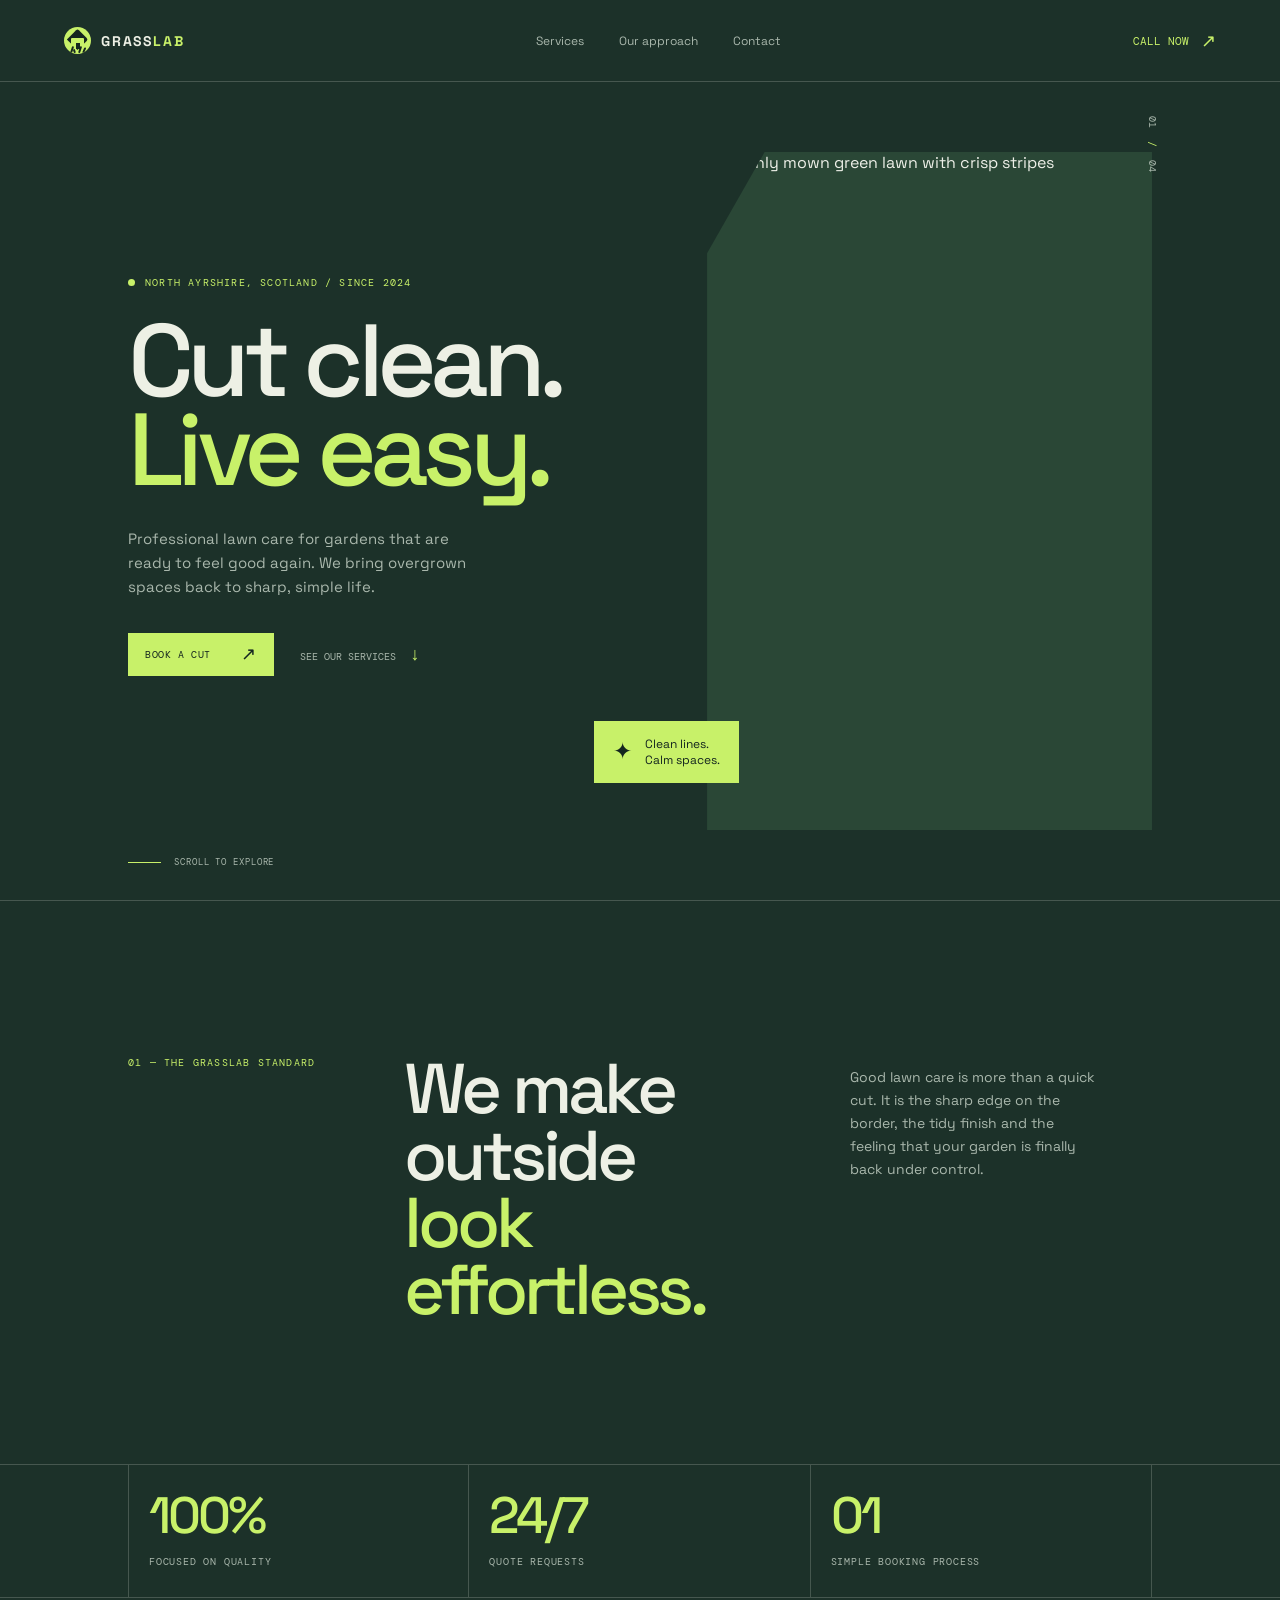
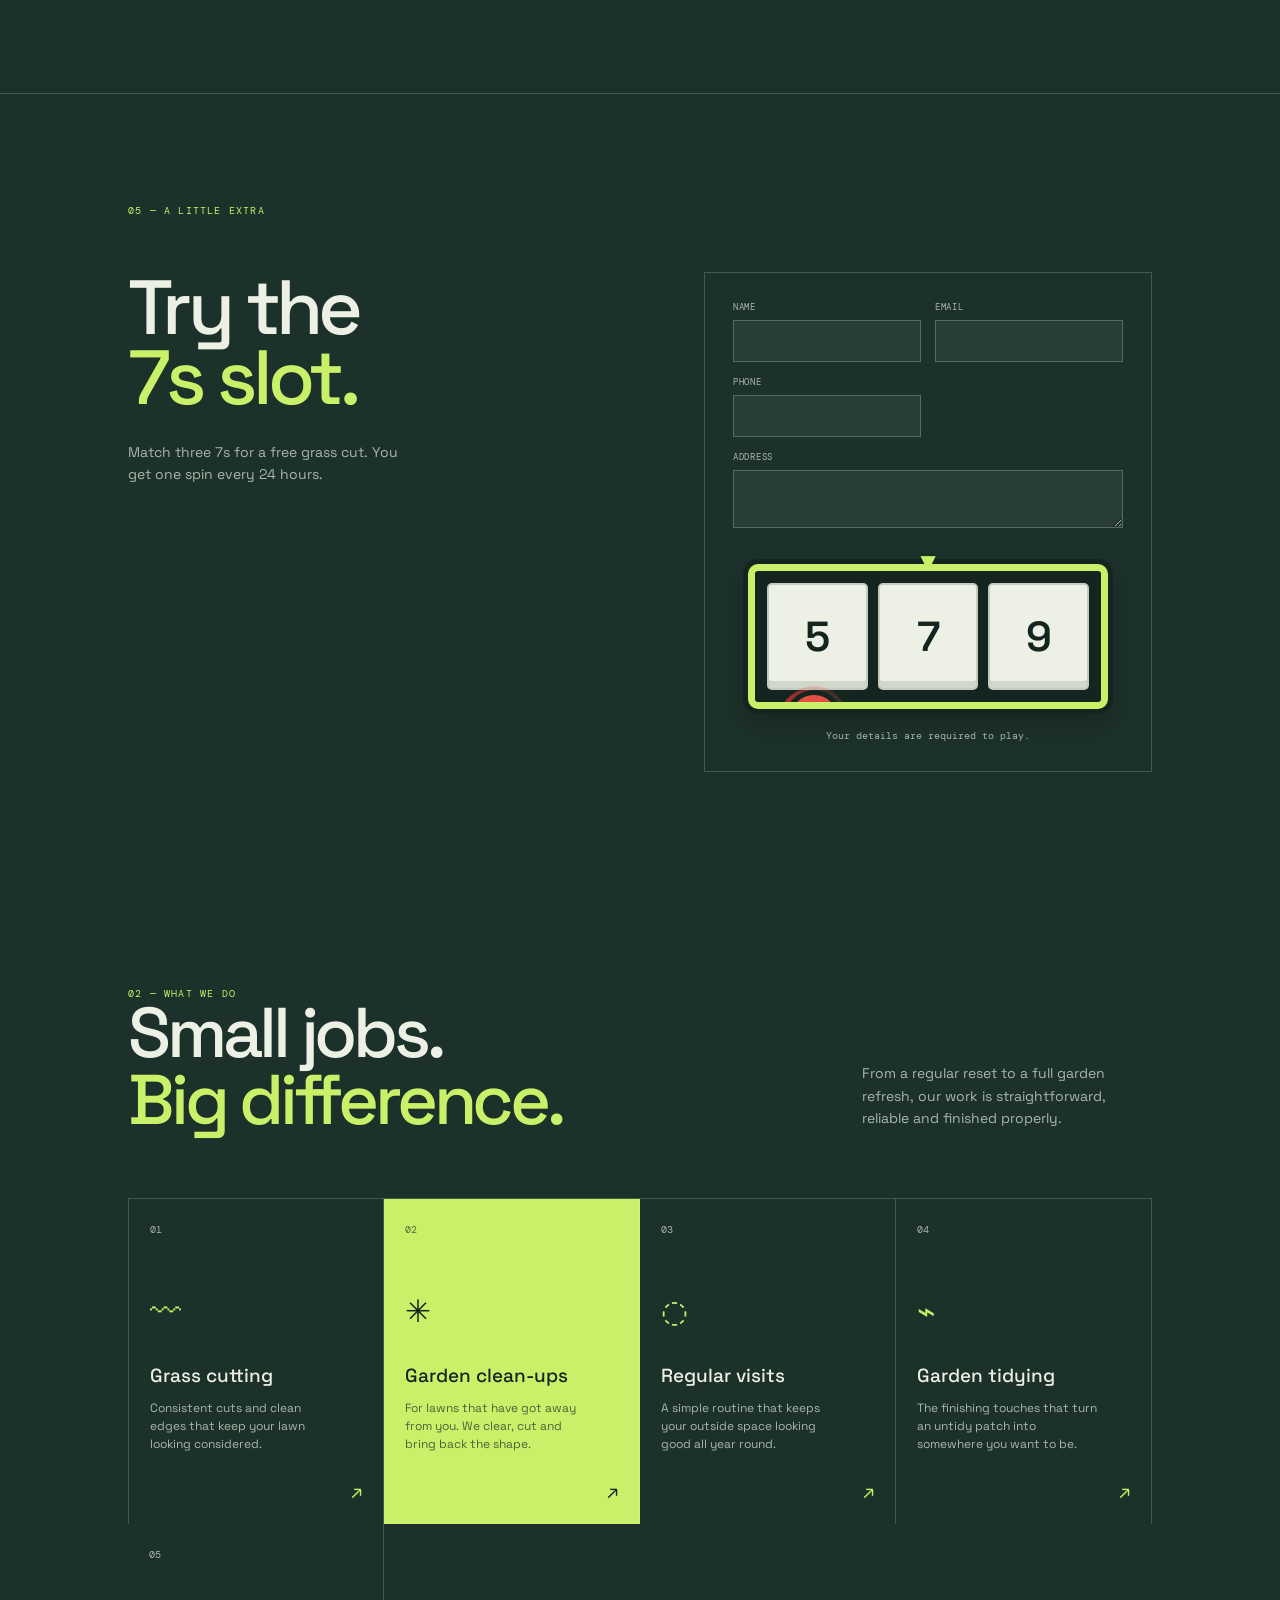
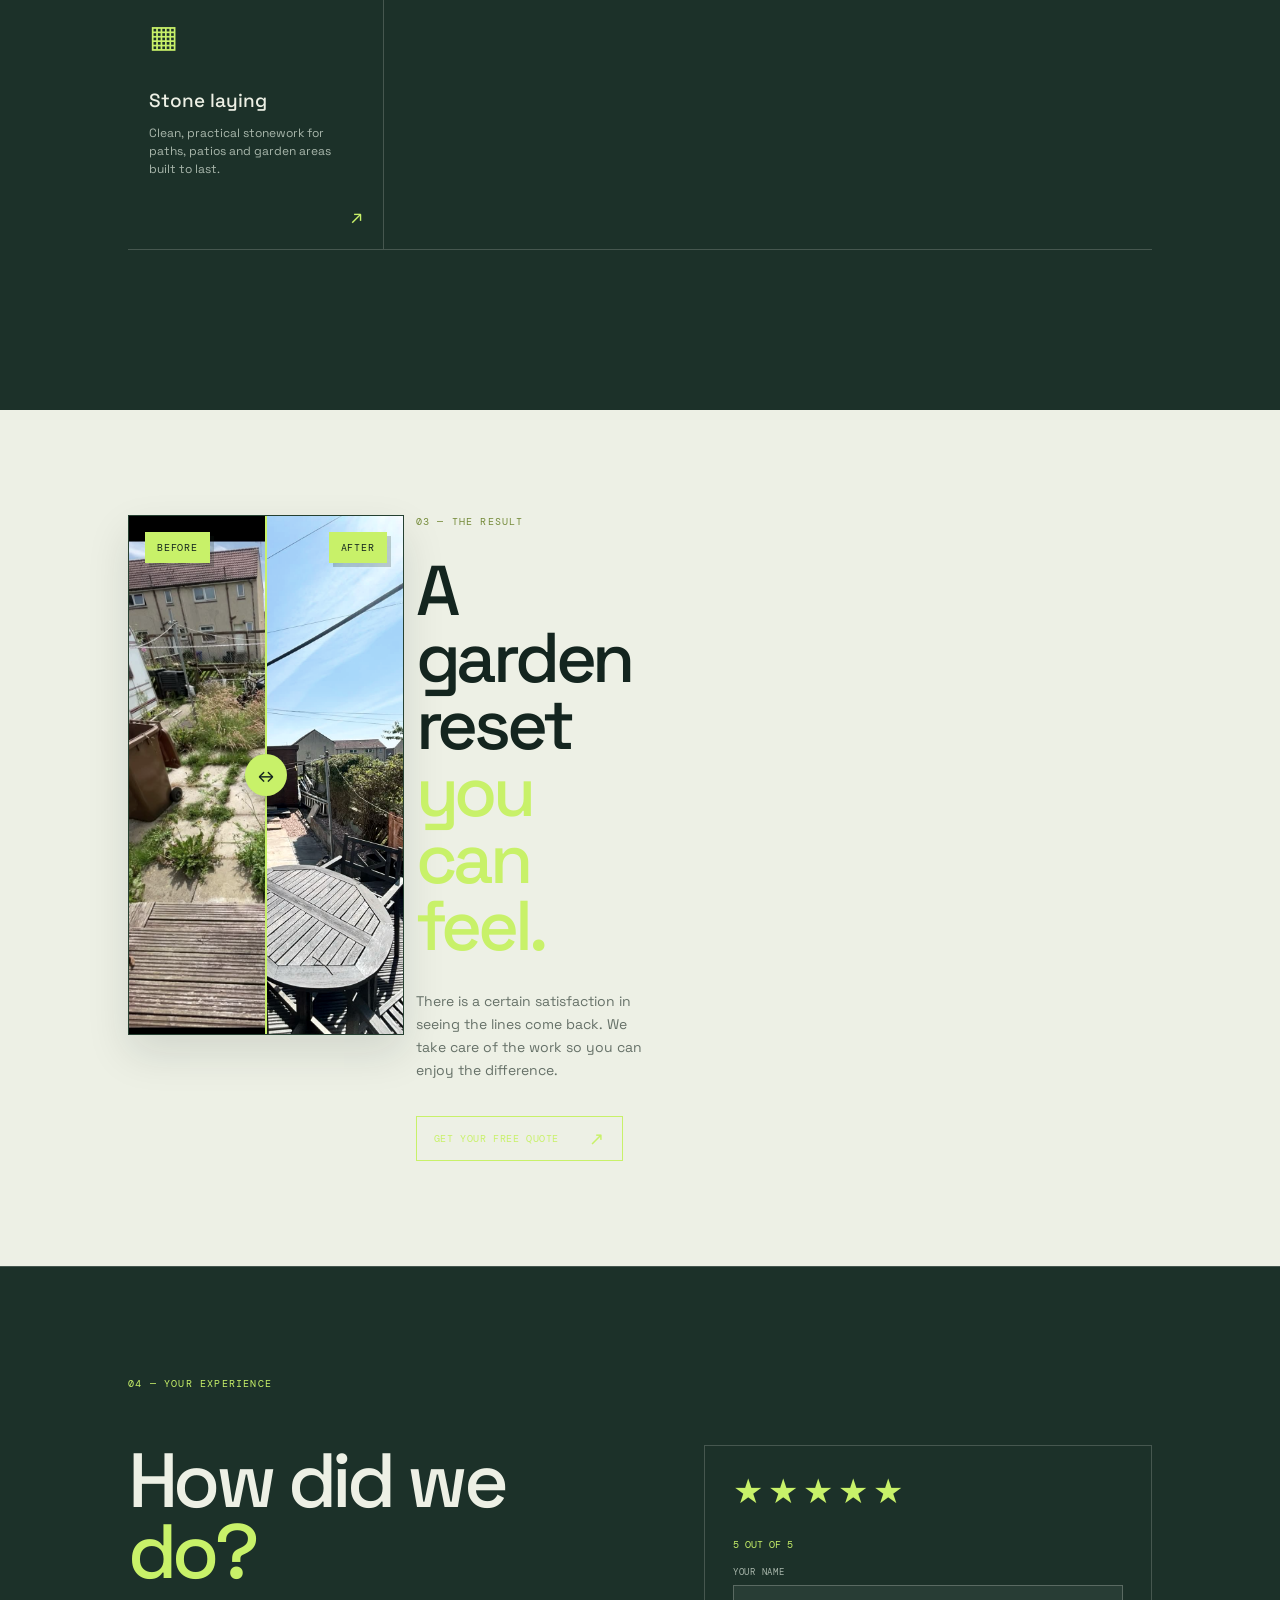
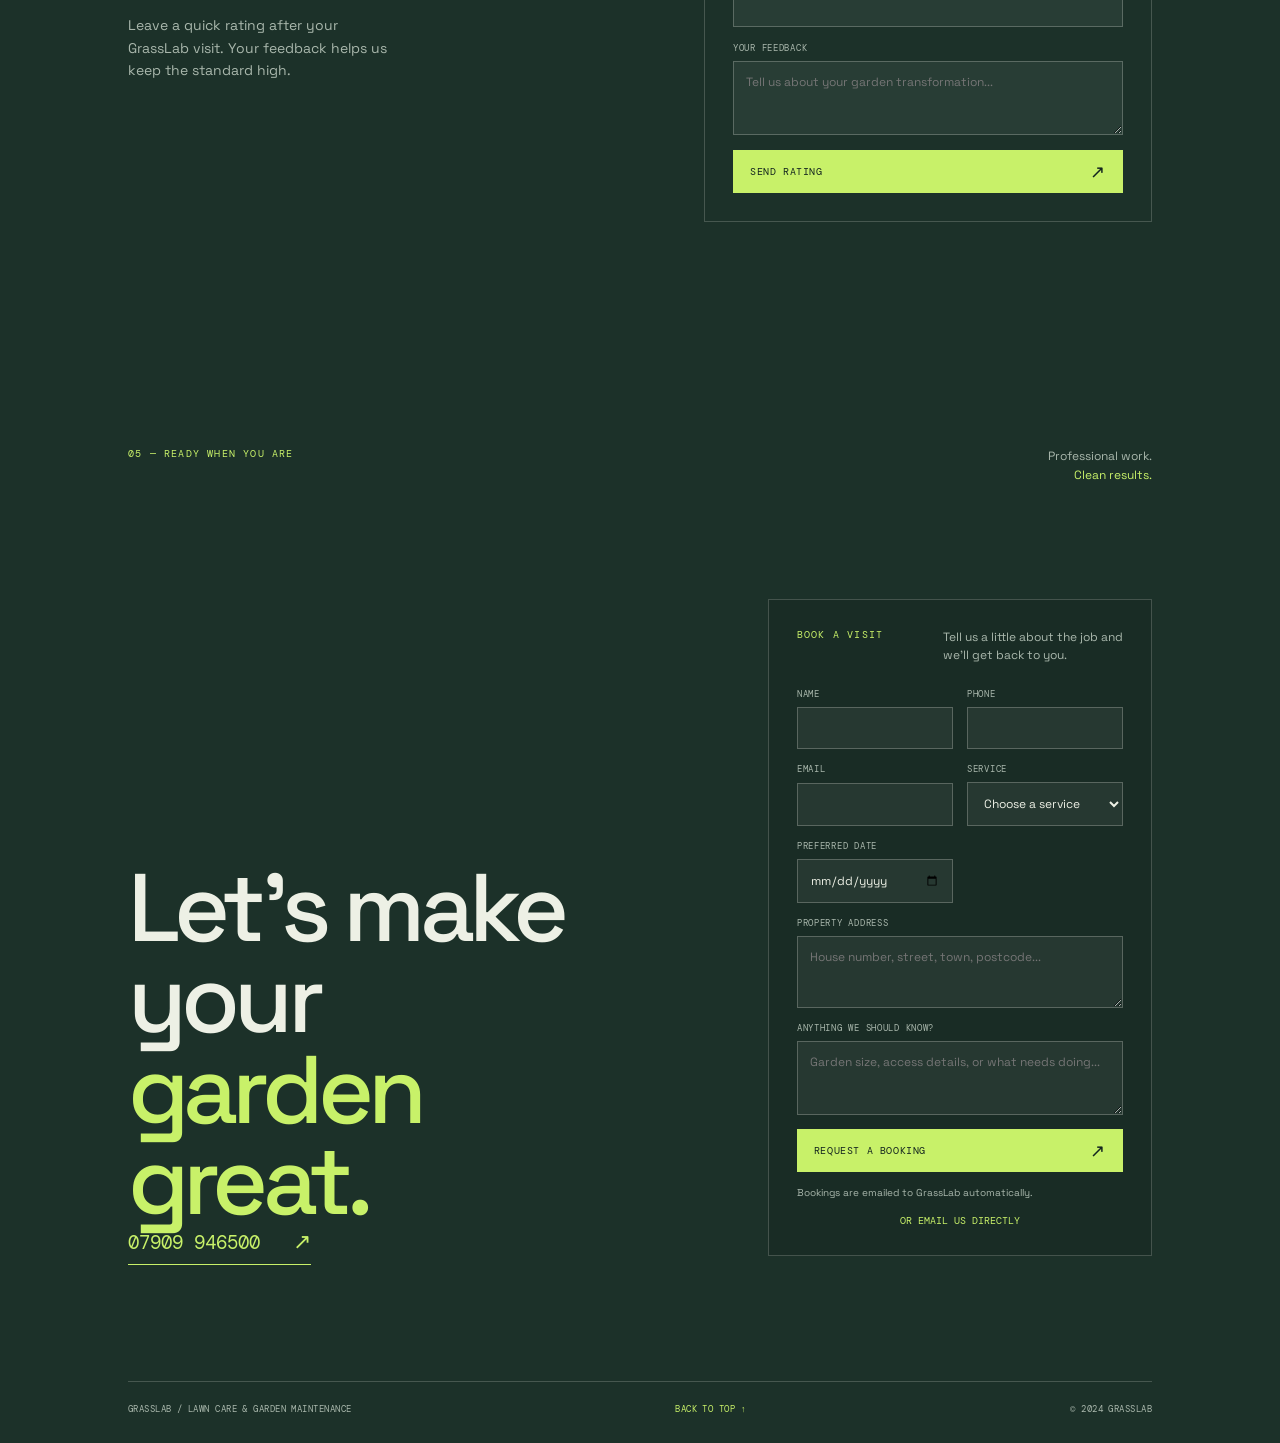
==== commit caa6c179: "Force landscape slot layout at runtime" ====
--- a/index.html
+++ b/index.html
@@ -26,7 +26,7 @@
   <link rel="preconnect" href="https://fonts.googleapis.com">
   <link rel="preconnect" href="https://fonts.gstatic.com" crossorigin>
   <link href="https://fonts.googleapis.com/css2?family=DM+Mono:wght@400;500&family=Space+Grotesk:wght@400;500;600;700&display=swap" rel="stylesheet">
-  <link rel="stylesheet" href="styles.css?v=6">
+  <link rel="stylesheet" href="styles.css?v=7">
 </head>
 <body>
   <header class="site-header">
@@ -62,6 +62,6 @@
 
     <section class="contact section-wrap" id="contact"><div class="contact-top"><div class="section-kicker">05 — Ready when you are</div><div class="contact-little">Professional work.<br><span>Clean results.</span></div></div><div class="contact-main"><div><h2>Let’s make your<br><em>garden great.</em></h2><a class="phone-link" href="tel:07909946500">07909 946500 <span>↗</span></a></div><div class="booking-panel" id="booking"><div class="booking-heading"><span class="section-kicker">Book a visit</span><p>Tell us a little about the job and we’ll get back to you.</p></div><form class="booking-form" id="booking-form" action="https://formsubmit.co/shanegibson432@gmail.com" method="POST"><input type="hidden" name="_subject" value="New GrassLab booking request"><input type="hidden" name="_captcha" value="false"><input type="hidden" name="_template" value="table"><input type="hidden" name="_next" value="https://imlikethatbruh.github.io/grasslab/"><input type="text" name="_honey" tabindex="-1" autocomplete="off" aria-hidden="true" class="honey-field"><label>Name<input type="text" name="name" autocomplete="name" required></label><label>Phone<input type="tel" name="phone" autocomplete="tel" required></label><label>Email<input type="email" name="email" autocomplete="email" required></label><label>Service<select name="service" required><option value="">Choose a service</option><option>Grass cutting &amp; lawn maintenance</option><option>Overgrown garden clean-up</option><option>Regular lawn-care visits</option><option>Garden tidying</option><option>Before &amp; after transformation</option></select></label><label>Preferred date<input type="date" name="date"></label><label class="field-wide">Property address<textarea name="address" rows="2" autocomplete="street-address" placeholder="House number, street, town, postcode..." required></textarea></label><label class="field-wide">Anything we should know?<textarea name="message" rows="3" placeholder="Garden size, access details, or what needs doing..."></textarea></label><button class="button button-primary" type="submit">Request a booking <span>↗</span></button><p class="form-note" id="form-note">Bookings are emailed to GrassLab automatically.</p><a class="direct-email" href="mailto:shanegibson432@gmail.com">Or email us directly</a></form></div></div><div class="contact-bottom"><span>GrassLab / Lawn care &amp; garden maintenance</span><a href="#top">Back to top ↑</a><span>© 2024 GrassLab</span></div></section>
   </main>
-  <script src="script.js?v=6"></script>
+  <script src="script.js?v=7"></script>
 </body>
 </html>
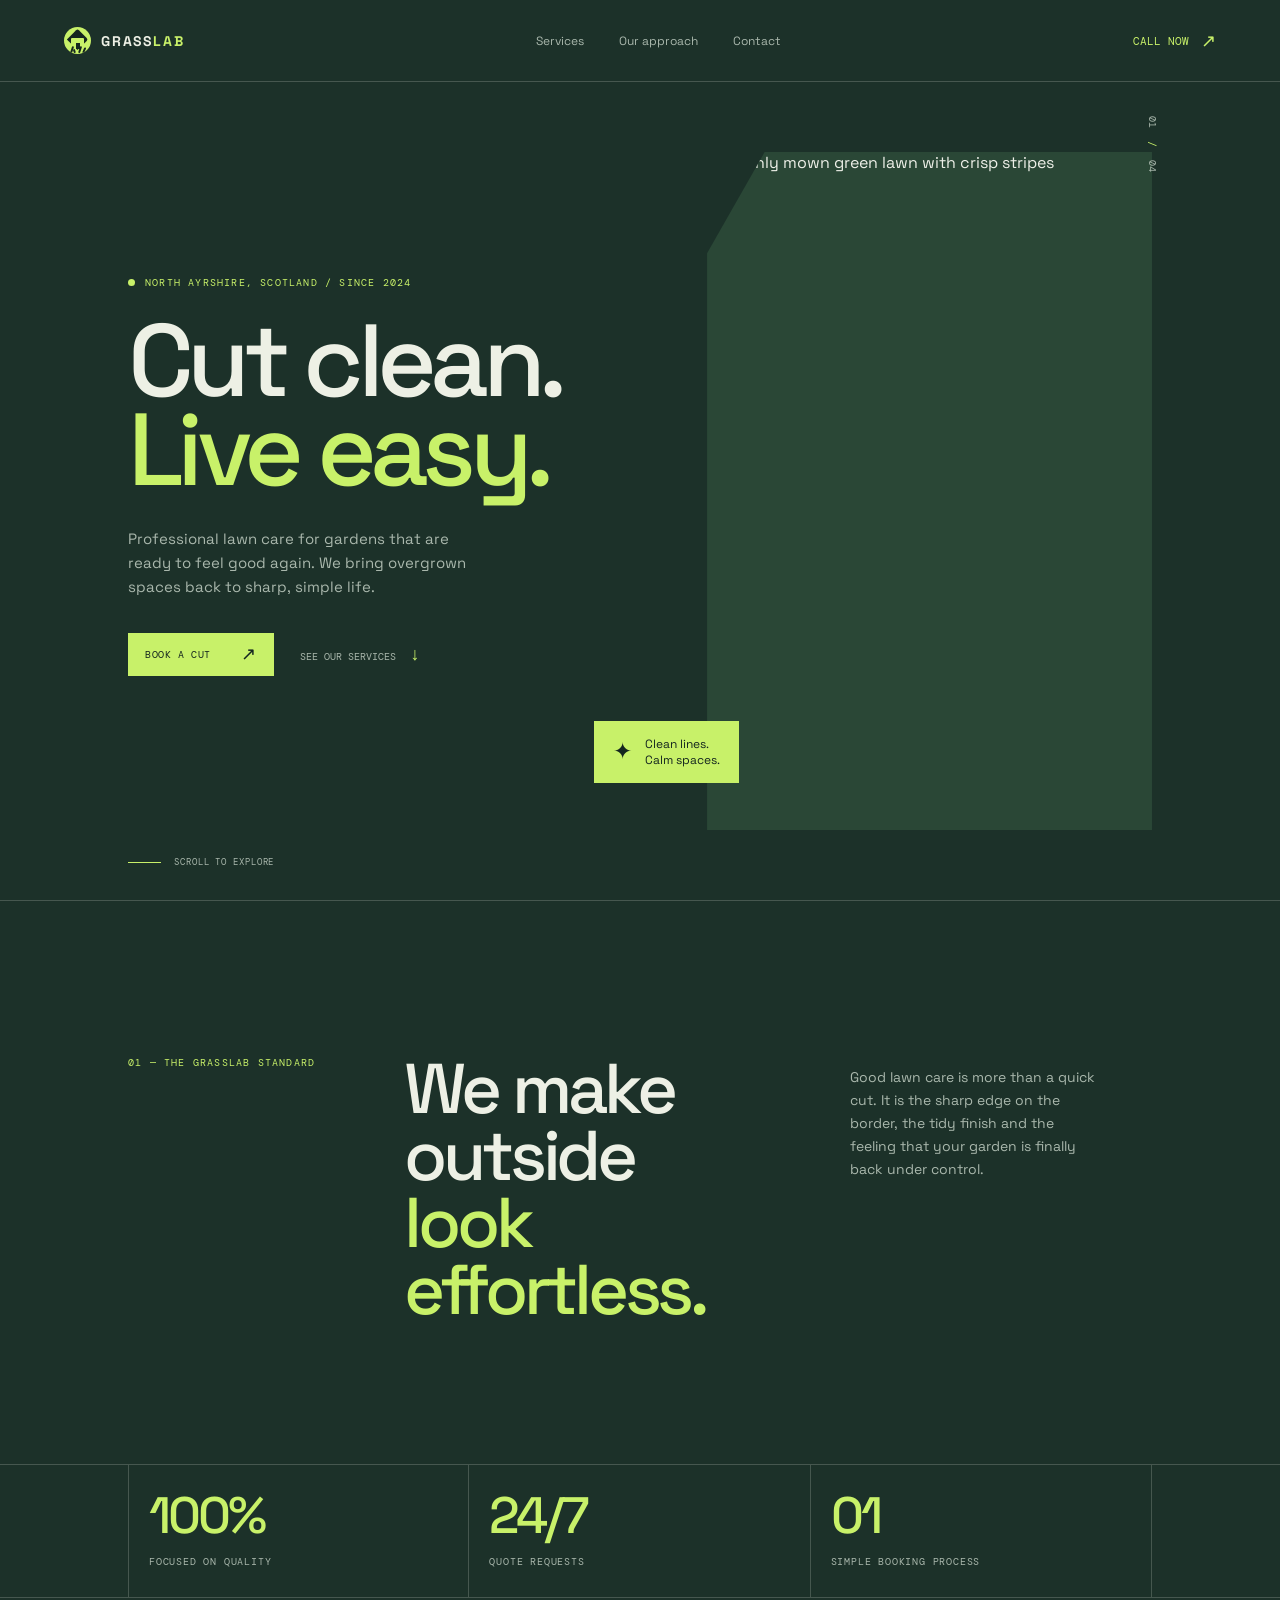
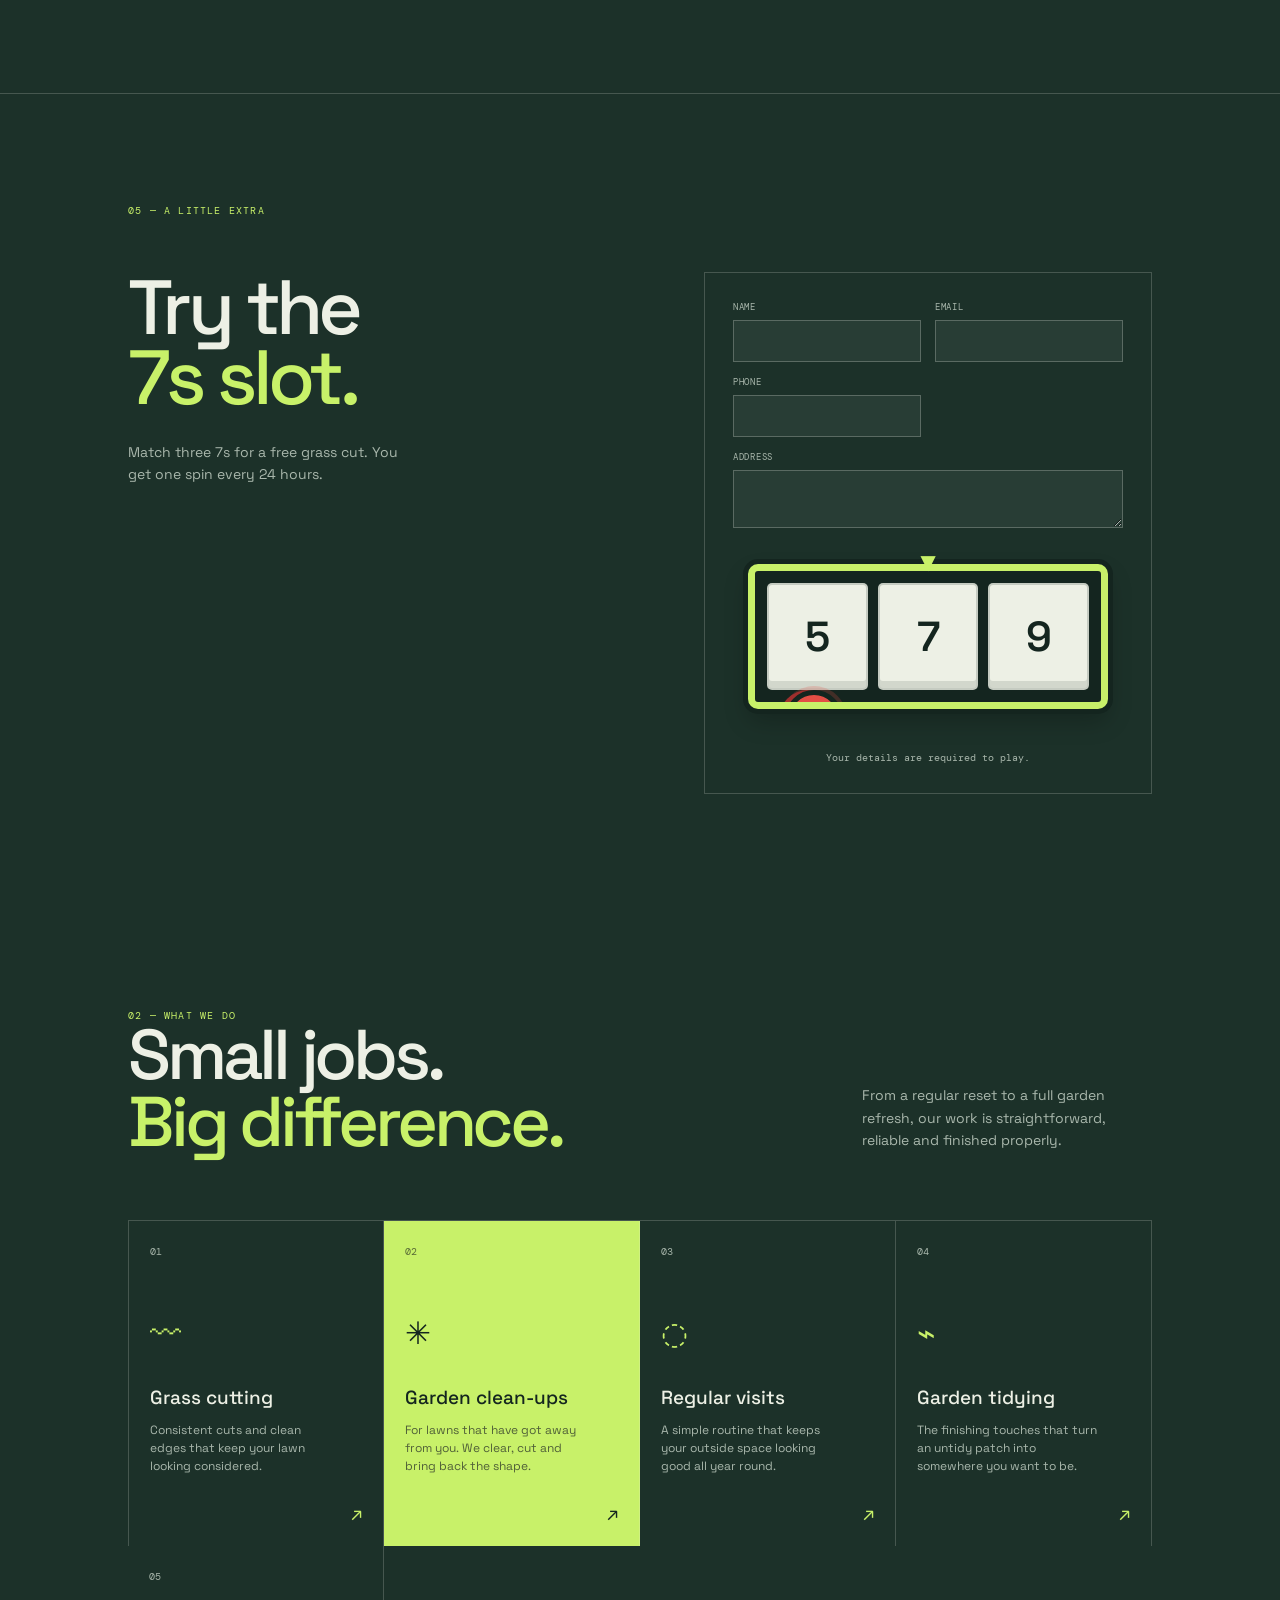
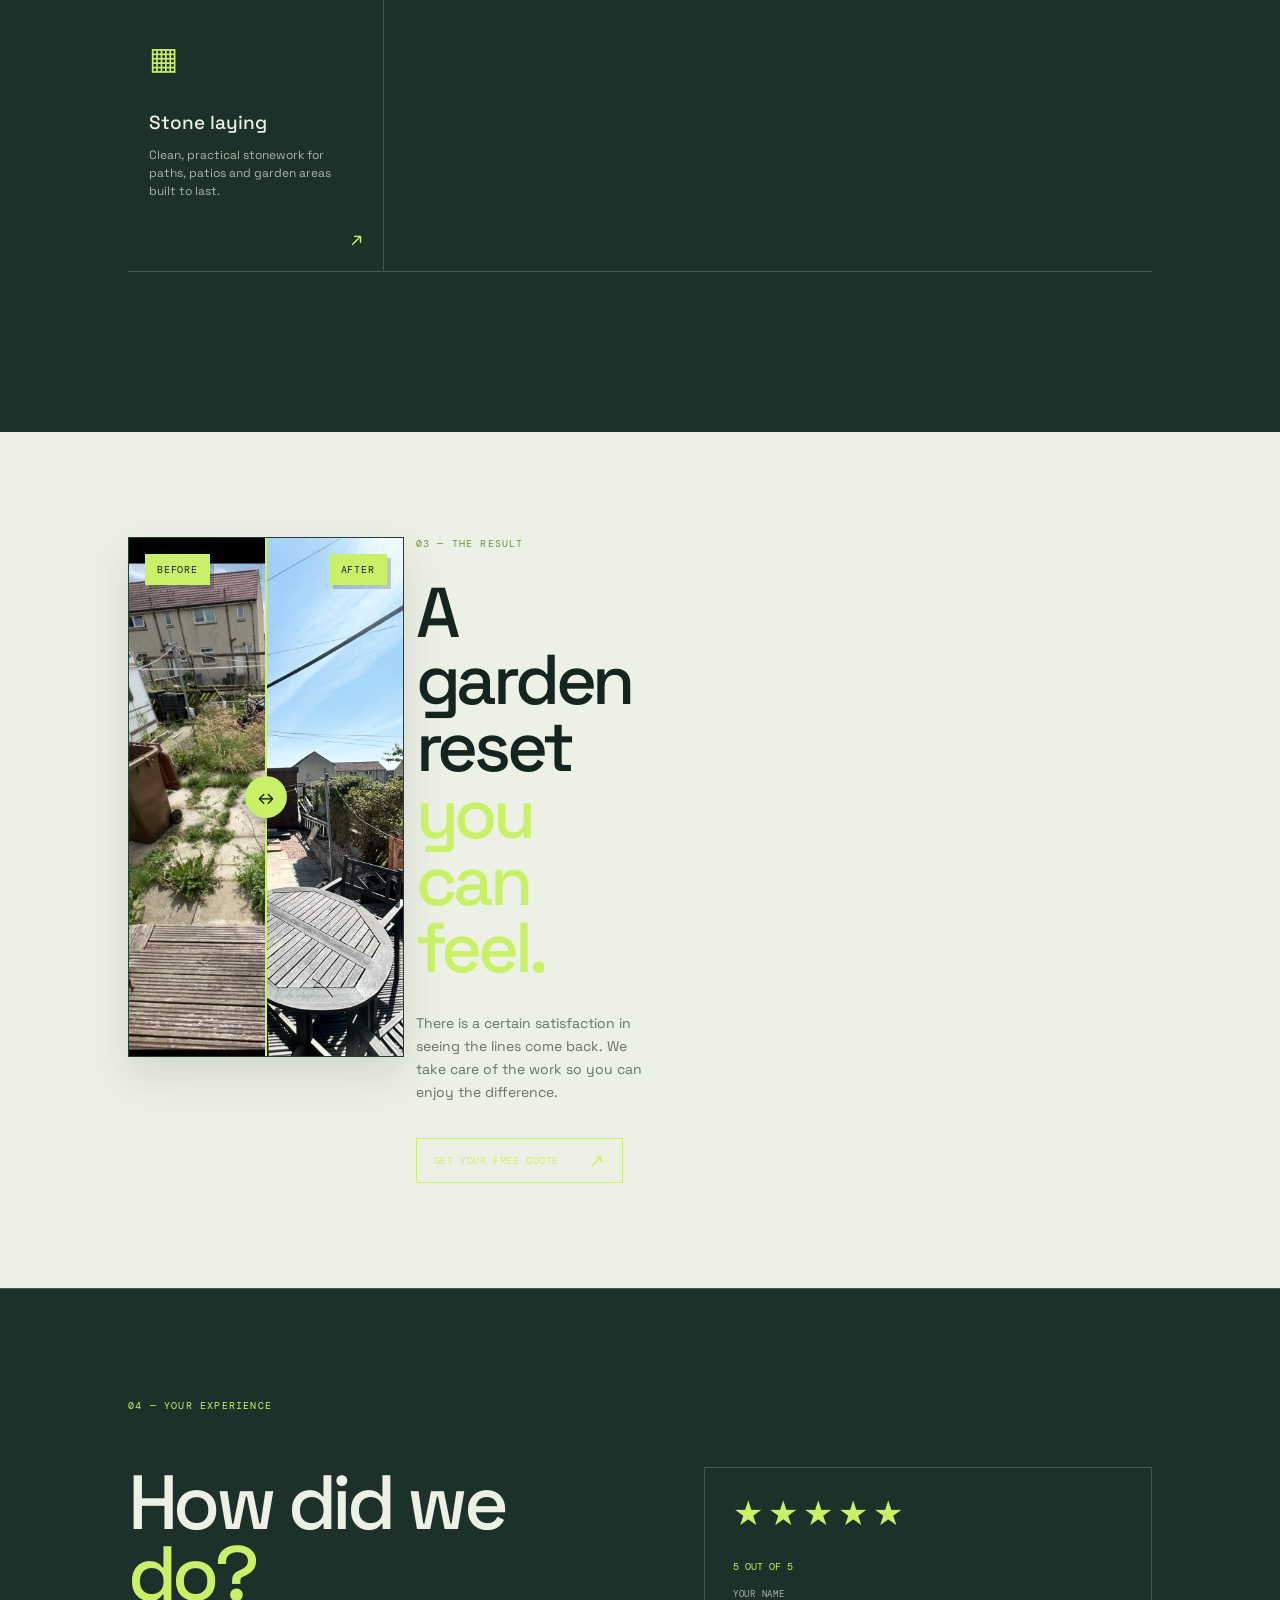
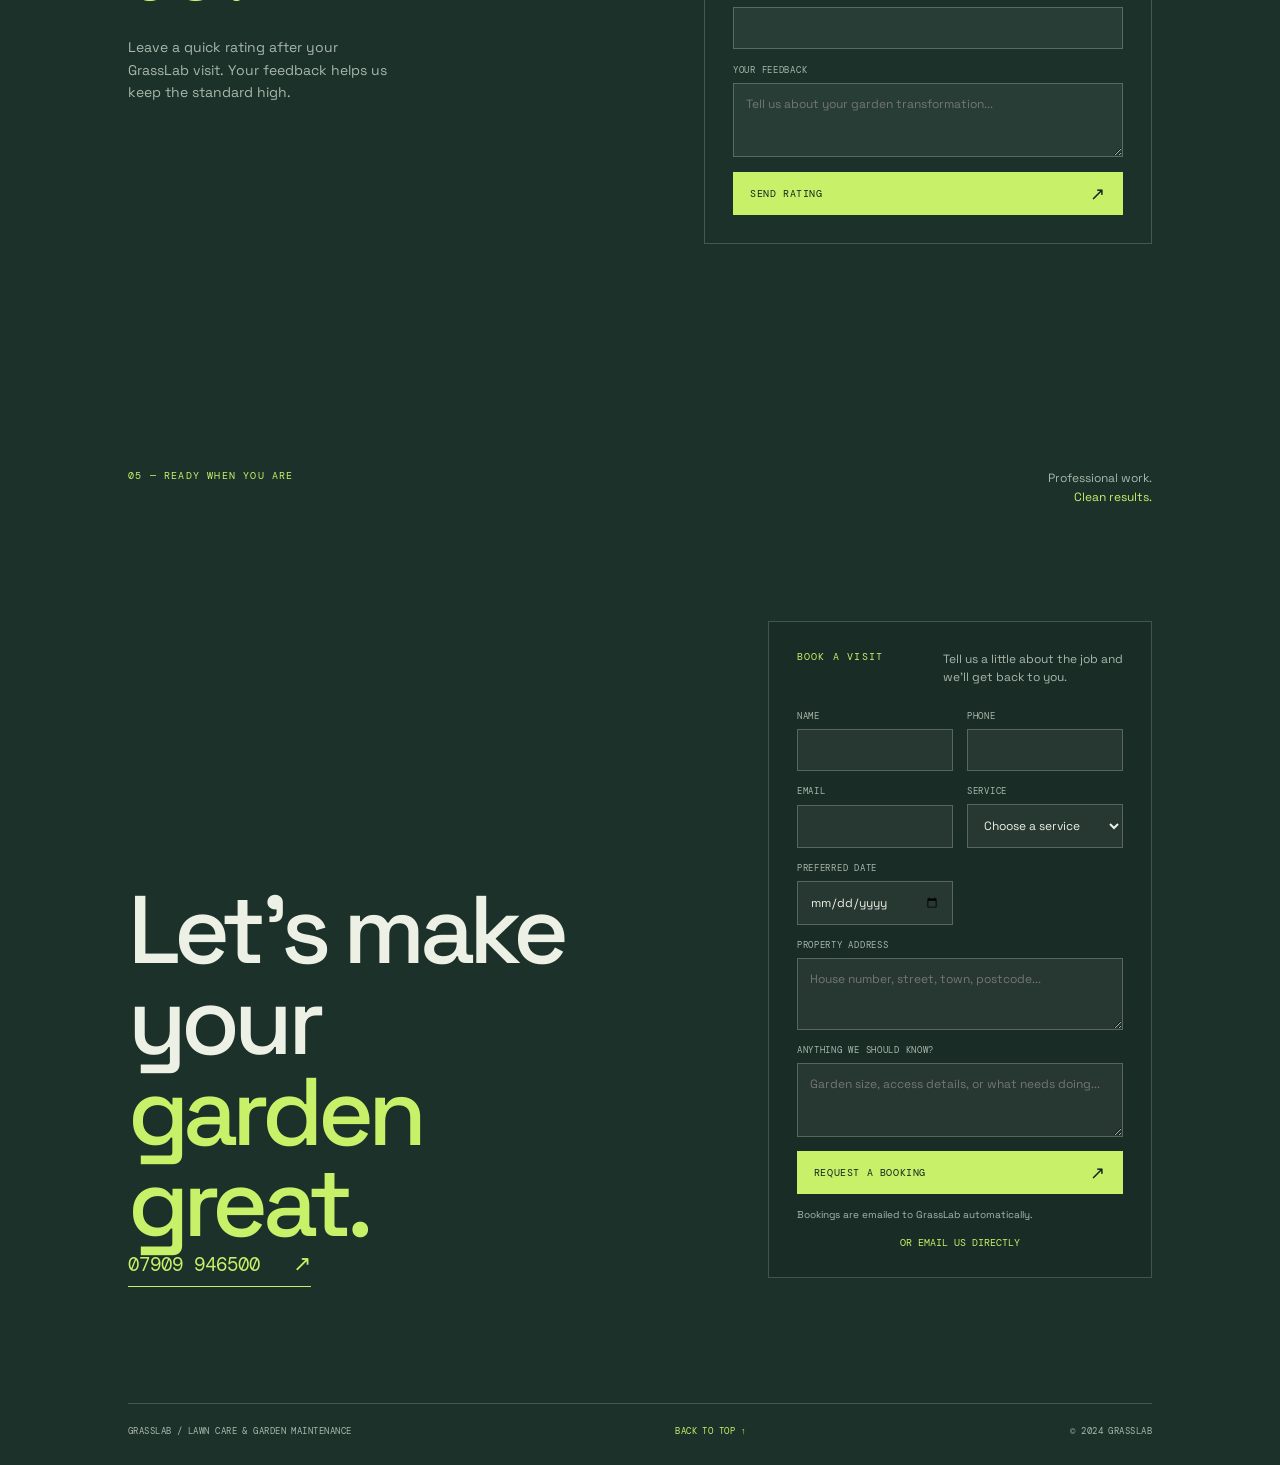
==== commit 54b3c82e: "Separate spin button below slot" ====
--- a/index.html
+++ b/index.html
@@ -26,7 +26,7 @@
   <link rel="preconnect" href="https://fonts.googleapis.com">
   <link rel="preconnect" href="https://fonts.gstatic.com" crossorigin>
   <link href="https://fonts.googleapis.com/css2?family=DM+Mono:wght@400;500&family=Space+Grotesk:wght@400;500;600;700&display=swap" rel="stylesheet">
-  <link rel="stylesheet" href="styles.css?v=7">
+  <link rel="stylesheet" href="styles.css?v=9">
 </head>
 <body>
   <header class="site-header">
@@ -62,6 +62,6 @@
 
     <section class="contact section-wrap" id="contact"><div class="contact-top"><div class="section-kicker">05 — Ready when you are</div><div class="contact-little">Professional work.<br><span>Clean results.</span></div></div><div class="contact-main"><div><h2>Let’s make your<br><em>garden great.</em></h2><a class="phone-link" href="tel:07909946500">07909 946500 <span>↗</span></a></div><div class="booking-panel" id="booking"><div class="booking-heading"><span class="section-kicker">Book a visit</span><p>Tell us a little about the job and we’ll get back to you.</p></div><form class="booking-form" id="booking-form" action="https://formsubmit.co/shanegibson432@gmail.com" method="POST"><input type="hidden" name="_subject" value="New GrassLab booking request"><input type="hidden" name="_captcha" value="false"><input type="hidden" name="_template" value="table"><input type="hidden" name="_next" value="https://imlikethatbruh.github.io/grasslab/"><input type="text" name="_honey" tabindex="-1" autocomplete="off" aria-hidden="true" class="honey-field"><label>Name<input type="text" name="name" autocomplete="name" required></label><label>Phone<input type="tel" name="phone" autocomplete="tel" required></label><label>Email<input type="email" name="email" autocomplete="email" required></label><label>Service<select name="service" required><option value="">Choose a service</option><option>Grass cutting &amp; lawn maintenance</option><option>Overgrown garden clean-up</option><option>Regular lawn-care visits</option><option>Garden tidying</option><option>Before &amp; after transformation</option></select></label><label>Preferred date<input type="date" name="date"></label><label class="field-wide">Property address<textarea name="address" rows="2" autocomplete="street-address" placeholder="House number, street, town, postcode..." required></textarea></label><label class="field-wide">Anything we should know?<textarea name="message" rows="3" placeholder="Garden size, access details, or what needs doing..."></textarea></label><button class="button button-primary" type="submit">Request a booking <span>↗</span></button><p class="form-note" id="form-note">Bookings are emailed to GrassLab automatically.</p><a class="direct-email" href="mailto:shanegibson432@gmail.com">Or email us directly</a></form></div></div><div class="contact-bottom"><span>GrassLab / Lawn care &amp; garden maintenance</span><a href="#top">Back to top ↑</a><span>© 2024 GrassLab</span></div></section>
   </main>
-  <script src="script.js?v=7"></script>
+  <script src="script.js?v=9"></script>
 </body>
 </html>
--- a/styles.css
+++ b/styles.css
@@ -1,3 +1,5 @@
+.wheel-stage{margin-bottom:22px!important}.wheel-button{margin-top:4px!important}
+.wheel-button{display:inline-flex!important;grid-column:1/-1!important;justify-self:center;width:min(100%,300px)!important;background:#e34e45!important;color:var(--cream)!important;box-shadow:0 4px 0 #9f2f2d}.wheel-button:hover{background:#f05c52!important;transform:translateY(-2px)}.wheel-button:disabled{background:#8d514d!important;box-shadow:none;transform:none}
 .wheel-stage{display:flex!important;align-items:center!important;justify-content:center!important;gap:28px!important}.prize-wheel{width:360px!important;height:145px!important;display:block!important;padding:12px!important;border-radius:12px!important;transform:none!important;background:var(--ink)!important}.prize-wheel .slot-window{height:100%;display:flex!important;flex-direction:row!important;gap:10px!important}.prize-wheel .slot-reel{width:auto!important;height:100%!important;min-height:0!important;flex:1!important;display:grid!important;place-items:center!important;font-size:54px!important}.slot-lever{display:block!important;position:relative!important;width:84px!important;height:220px!important;padding:0!important;border:0!important;background:transparent!important;cursor:pointer!important}.slot-lever .lever-rod{position:absolute!important;right:34px!important;top:28px!important;width:12px!important;height:158px!important;background:#b8c0b4!important;border:4px solid var(--ink)!important;border-radius:10px!important;transform:rotate(-8deg)!important;box-shadow:2px 2px 0 rgba(20,37,31,.25)!important}.slot-lever .lever-ball{position:absolute!important;right:8px!important;top:0!important;width:58px!important;height:58px!important;background:#e34e45!important;border:5px solid var(--ink)!important;border-radius:50%!important;box-shadow:0 6px 0 #9f2f2d,0 0 0 4px rgba(227,78,69,.22)!important}@media(max-width:800px){.wheel-stage{gap:12px!important}.prize-wheel{width:280px!important;height:122px!important}.prize-wheel .slot-reel{font-size:42px!important}.slot-lever{width:68px!important;height:180px!important}.slot-lever .lever-rod{right:27px!important;height:132px!important}.slot-lever .lever-ball{width:48px!important;height:48px!important}}
 .wheel-button{display:none!important}.wheel-stage{display:flex!important;align-items:center!important;justify-content:center!important;gap:30px!important}.prize-wheel{width:108px!important;height:270px!important;display:block!important;padding:10px!important;border-radius:10px!important;transform:none!important;background:var(--ink)!important}.prize-wheel .slot-window{height:100%;display:flex;flex-direction:column;gap:7px}.prize-wheel .slot-reel{width:100%!important;height:72px!important;min-height:0;flex:1;display:grid;place-items:center;font-size:42px!important}.slot-lever{display:block!important;position:relative!important;width:54px!important;height:190px!important;padding:0!important;border:0!important;background:transparent!important;cursor:pointer!important}.slot-lever .lever-rod{position:absolute;right:23px;top:18px;width:8px;height:132px;background:#b8c0b4;border:3px solid var(--ink);border-radius:8px;transform-origin:top center;transform:rotate(-8deg)}.slot-lever .lever-ball{position:absolute;right:5px;top:0;width:42px;height:42px;background:#e34e45;border:4px solid var(--ink);border-radius:50%;box-shadow:0 4px 0 #9f2f2d}@media(max-width:800px){.wheel-stage{gap:20px!important}.prize-wheel{width:94px!important;height:240px!important}.prize-wheel .slot-reel{height:63px!important;font-size:36px!important}.slot-lever{width:48px!important;height:170px!important}}
 .wheel-stage{display:flex;align-items:center;justify-content:center;gap:30px}.prize-wheel{width:108px;height:270px;display:block;padding:10px;border-radius:10px}.slot-window{height:100%;display:flex;flex-direction:column;gap:7px}.slot-reel{width:100%;height:72px;min-height:0;font-size:42px}.slot-lever{position:relative;width:54px;height:190px;padding:0;border:0;background:transparent;cursor:pointer}.slot-lever:disabled{opacity:.45;cursor:not-allowed}.lever-rod{position:absolute;right:23px;top:18px;width:8px;height:132px;background:#b8c0b4;border:3px solid var(--ink);border-radius:8px;transform-origin:top center;transform:rotate(-8deg);transition:transform .25s ease}.lever-ball{position:absolute;right:5px;top:0;width:42px;height:42px;background:#e34e45;border:4px solid var(--ink);border-radius:50%;box-shadow:0 4px 0 #9f2f2d;transition:transform .25s ease,box-shadow .25s ease}.slot-lever:hover .lever-ball,.slot-lever:focus-visible .lever-ball{transform:translateY(4px);box-shadow:0 0 0 #9f2f2d}.slot-lever:active .lever-rod{transform:rotate(18deg)}.slot-lever:active .lever-ball{transform:translateY(8px)}.prize-wheel.spinning .slot-reel{animation:slot-jump 2.2s cubic-bezier(.12,.75,.16,1)}@media(max-width:800px){.wheel-stage{gap:20px}.prize-wheel{width:94px;height:240px}.slot-reel{height:63px;font-size:36px}.slot-lever{height:170px;width:48px}.lever-rod{height:118px;right:20px}.lever-ball{width:38px;height:38px}}
